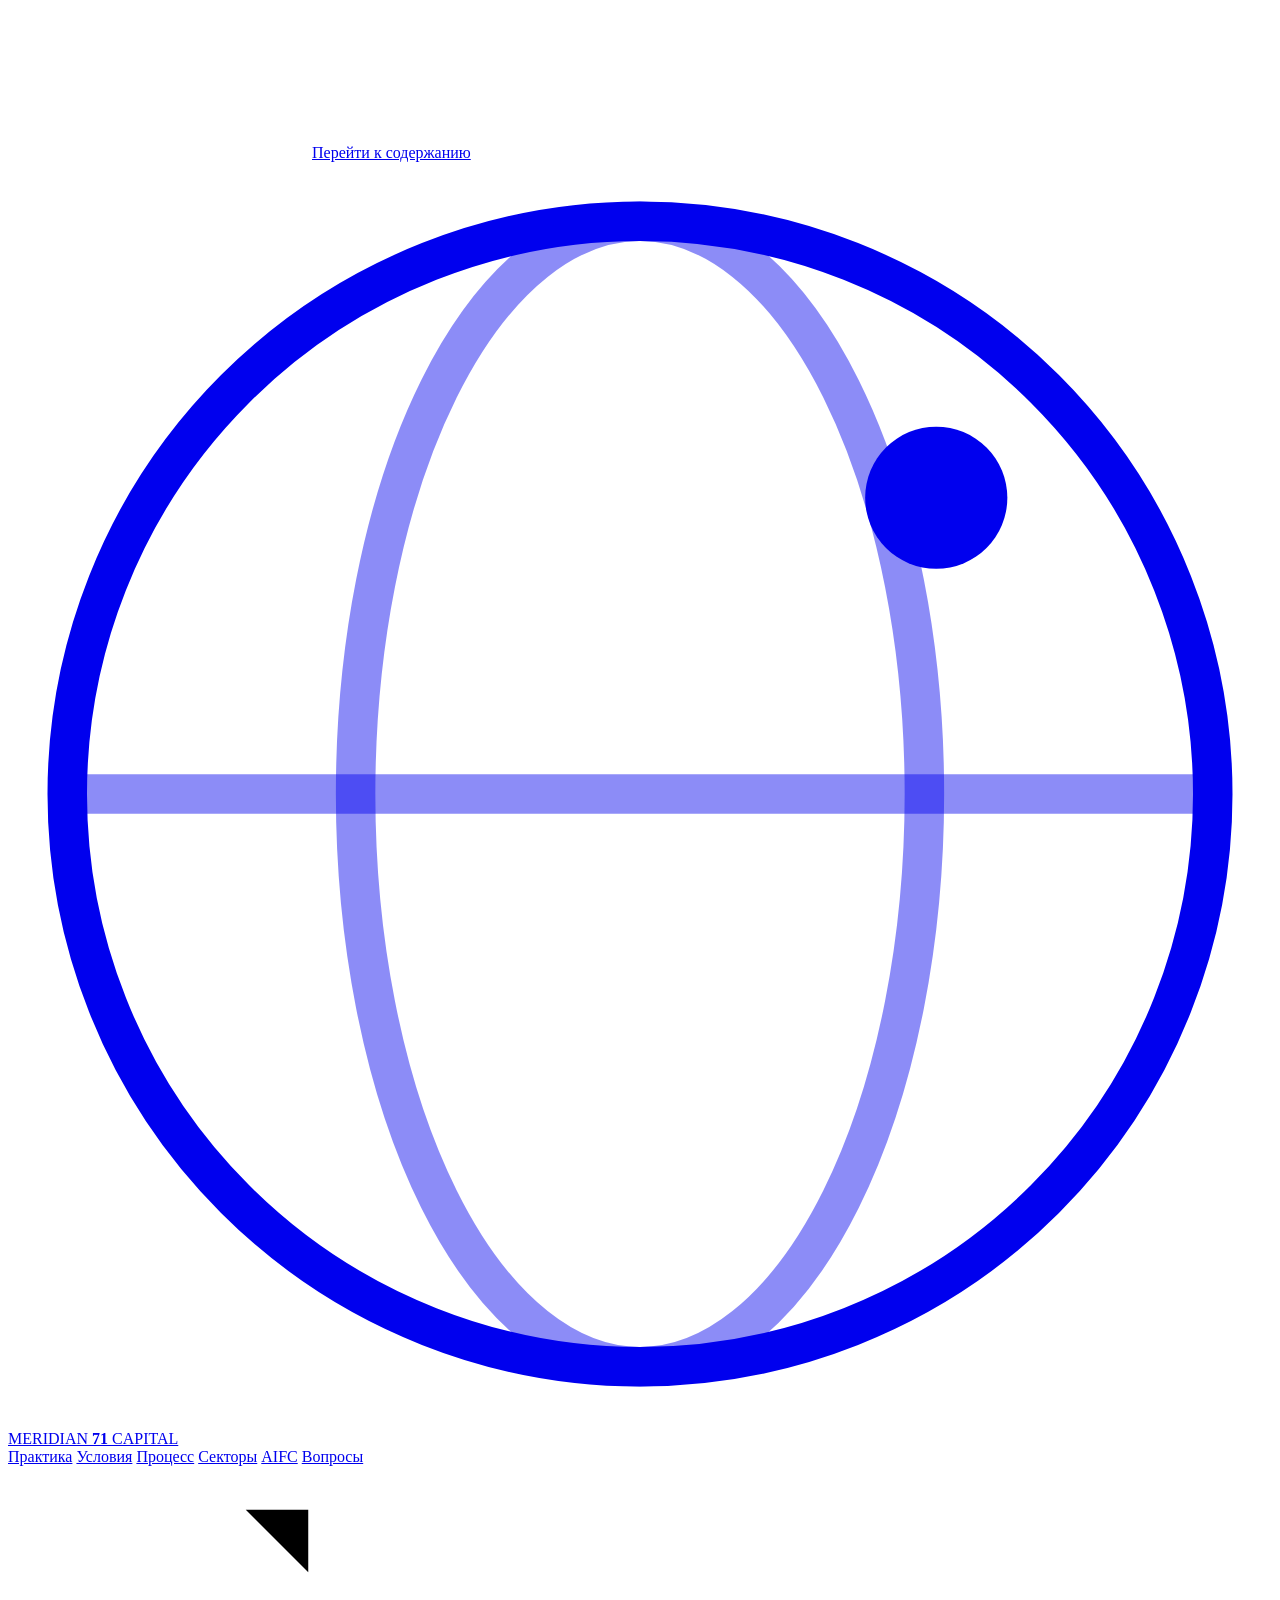
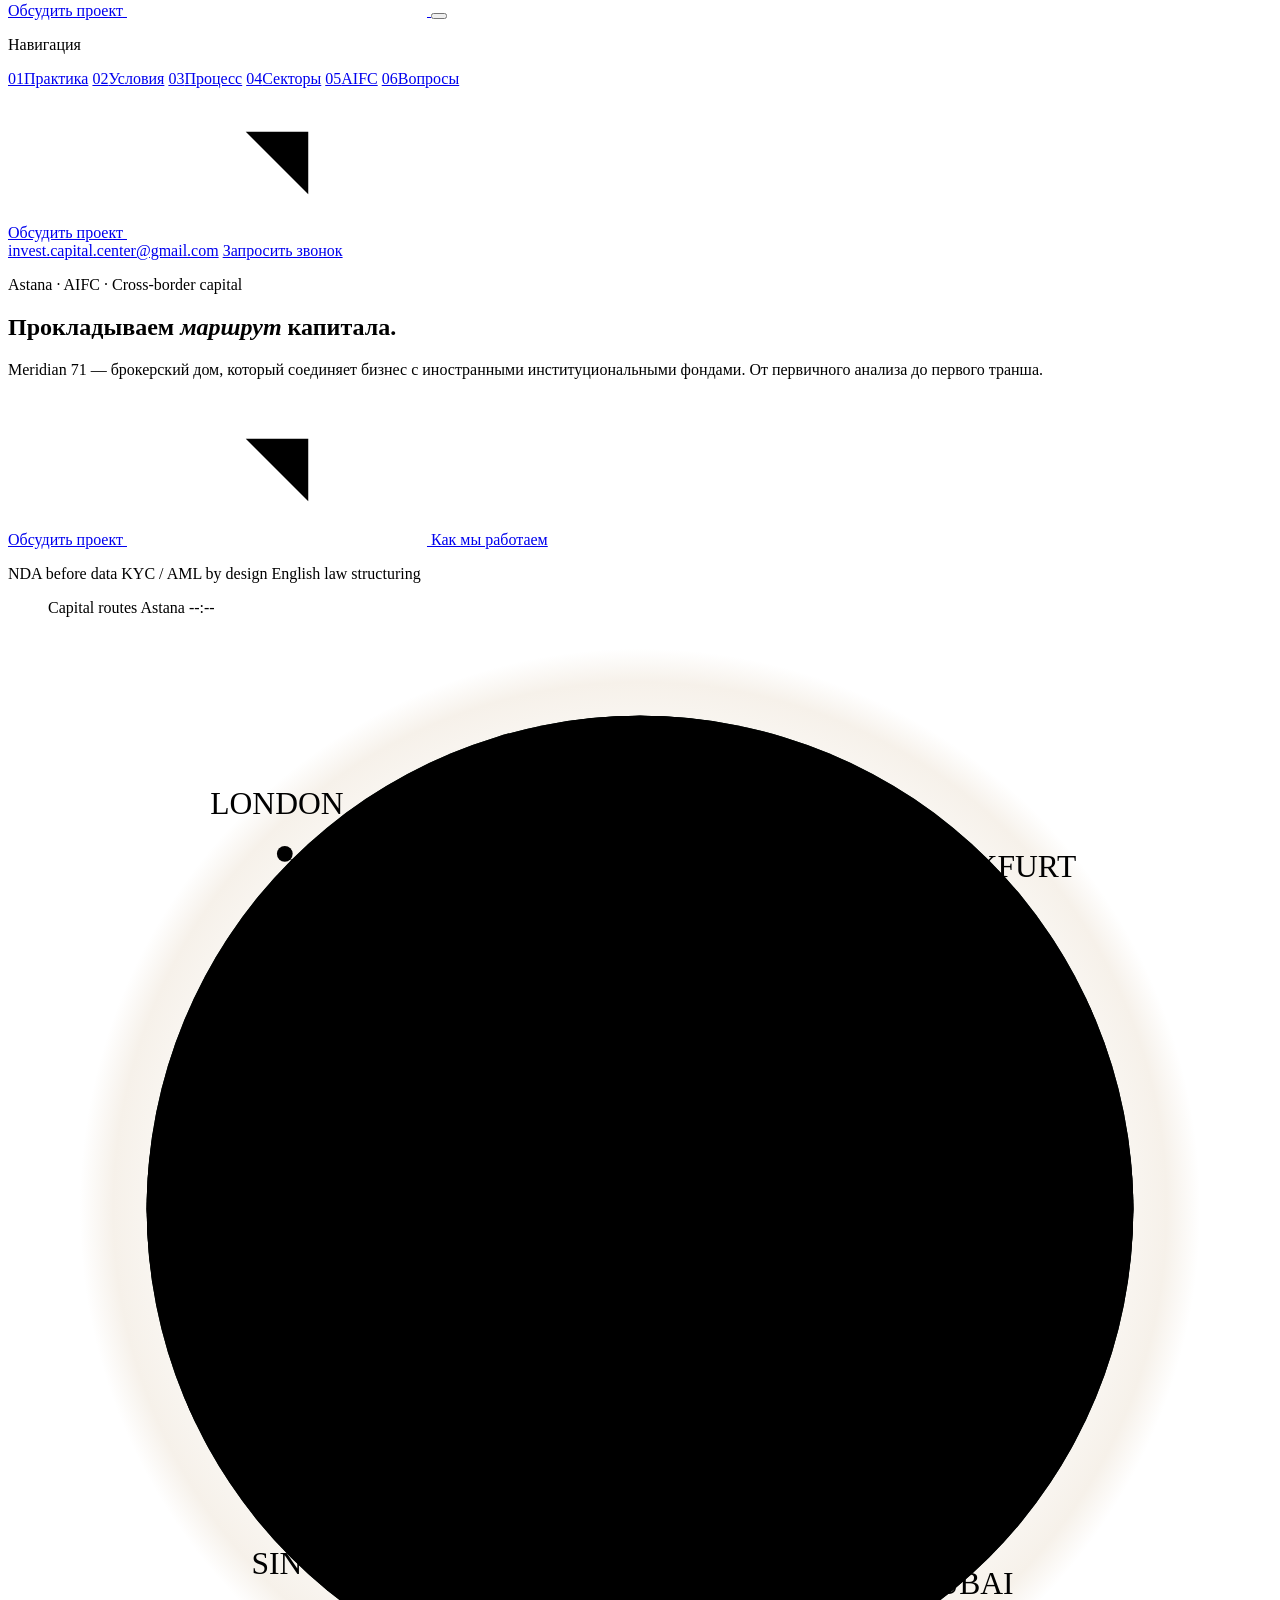
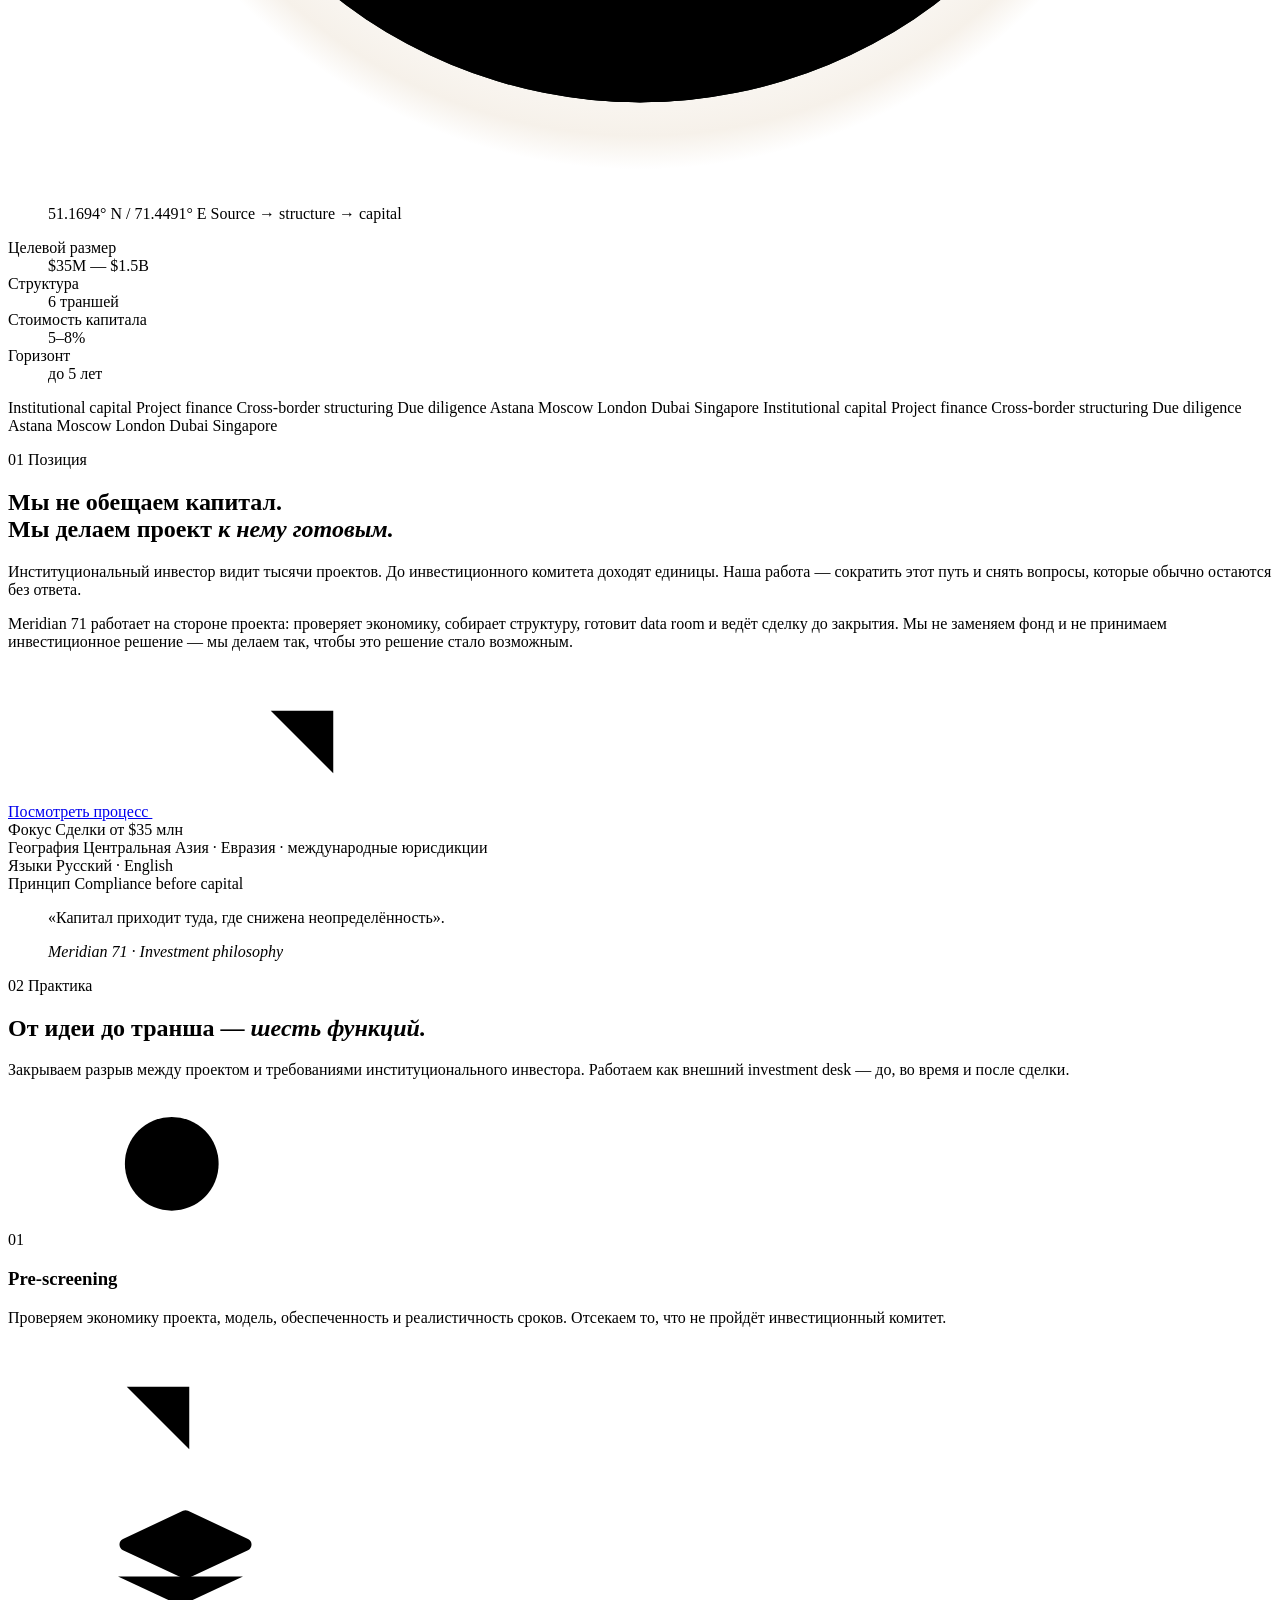
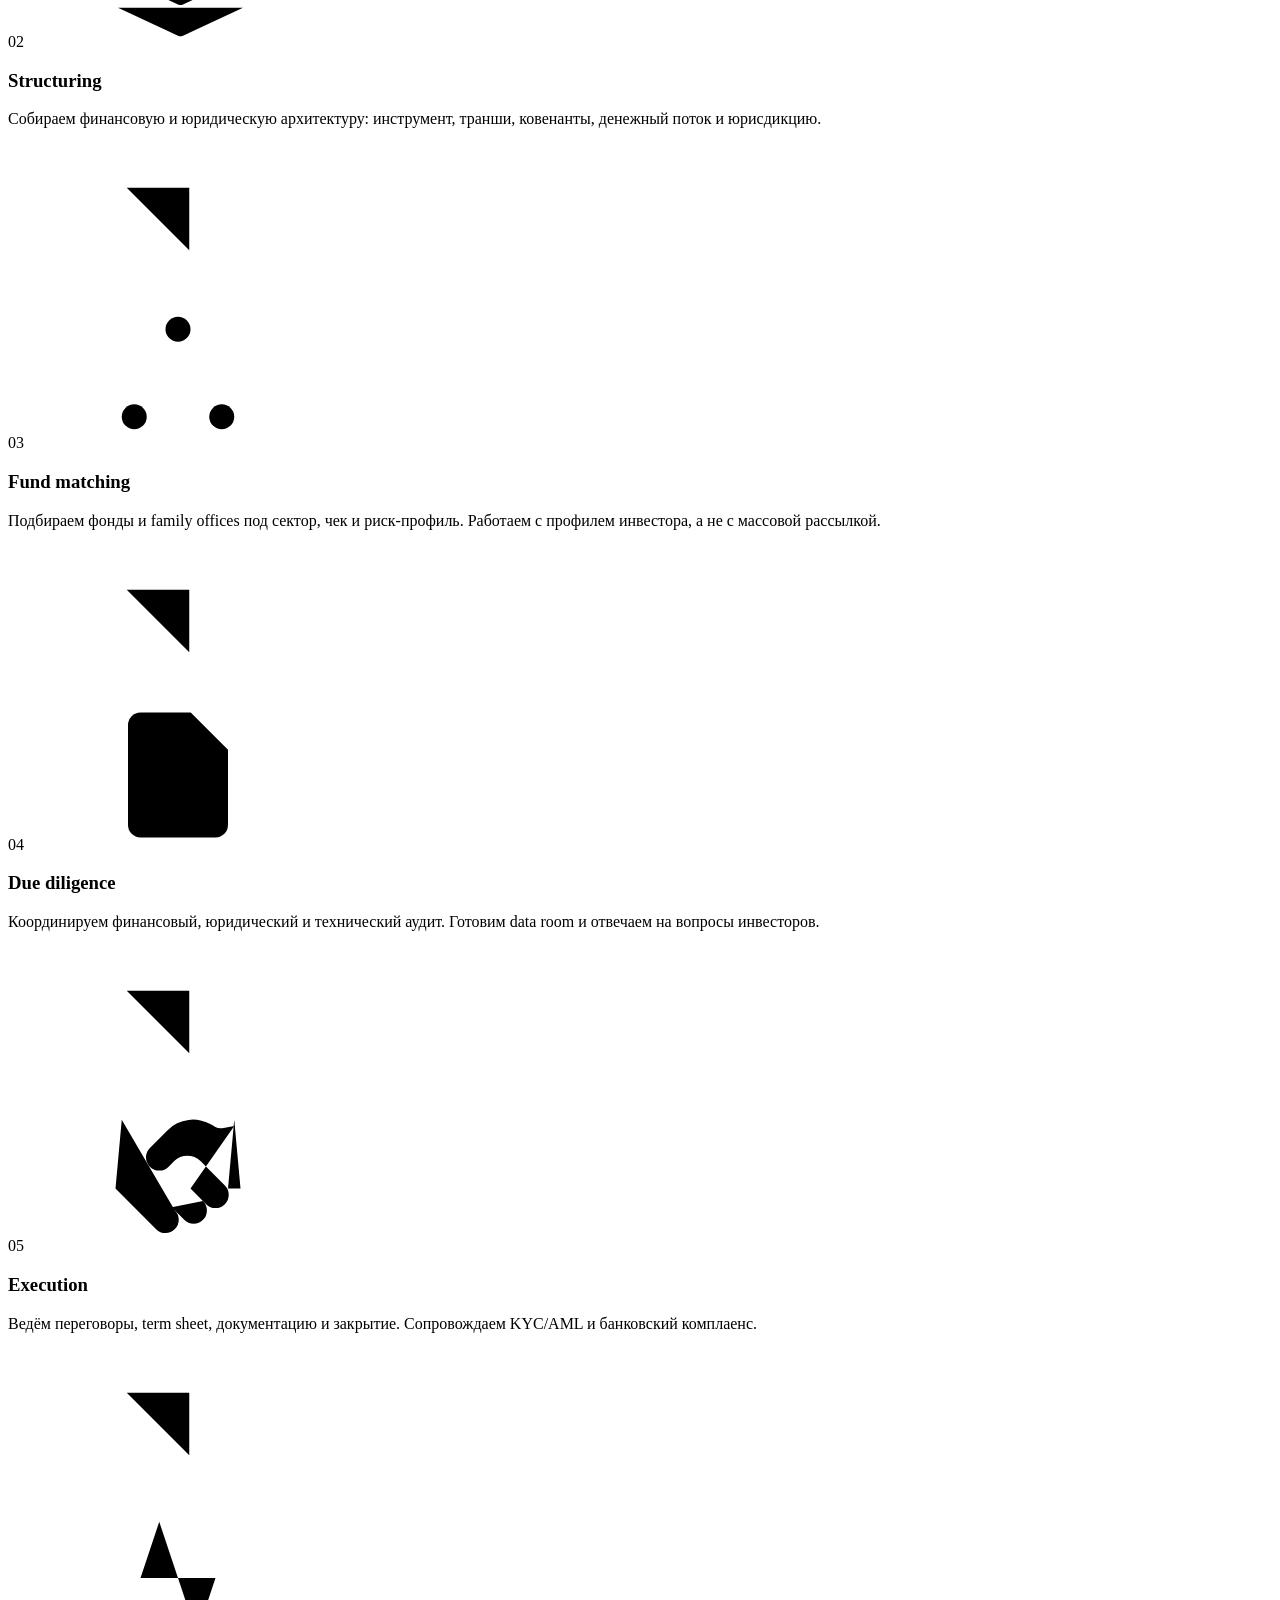
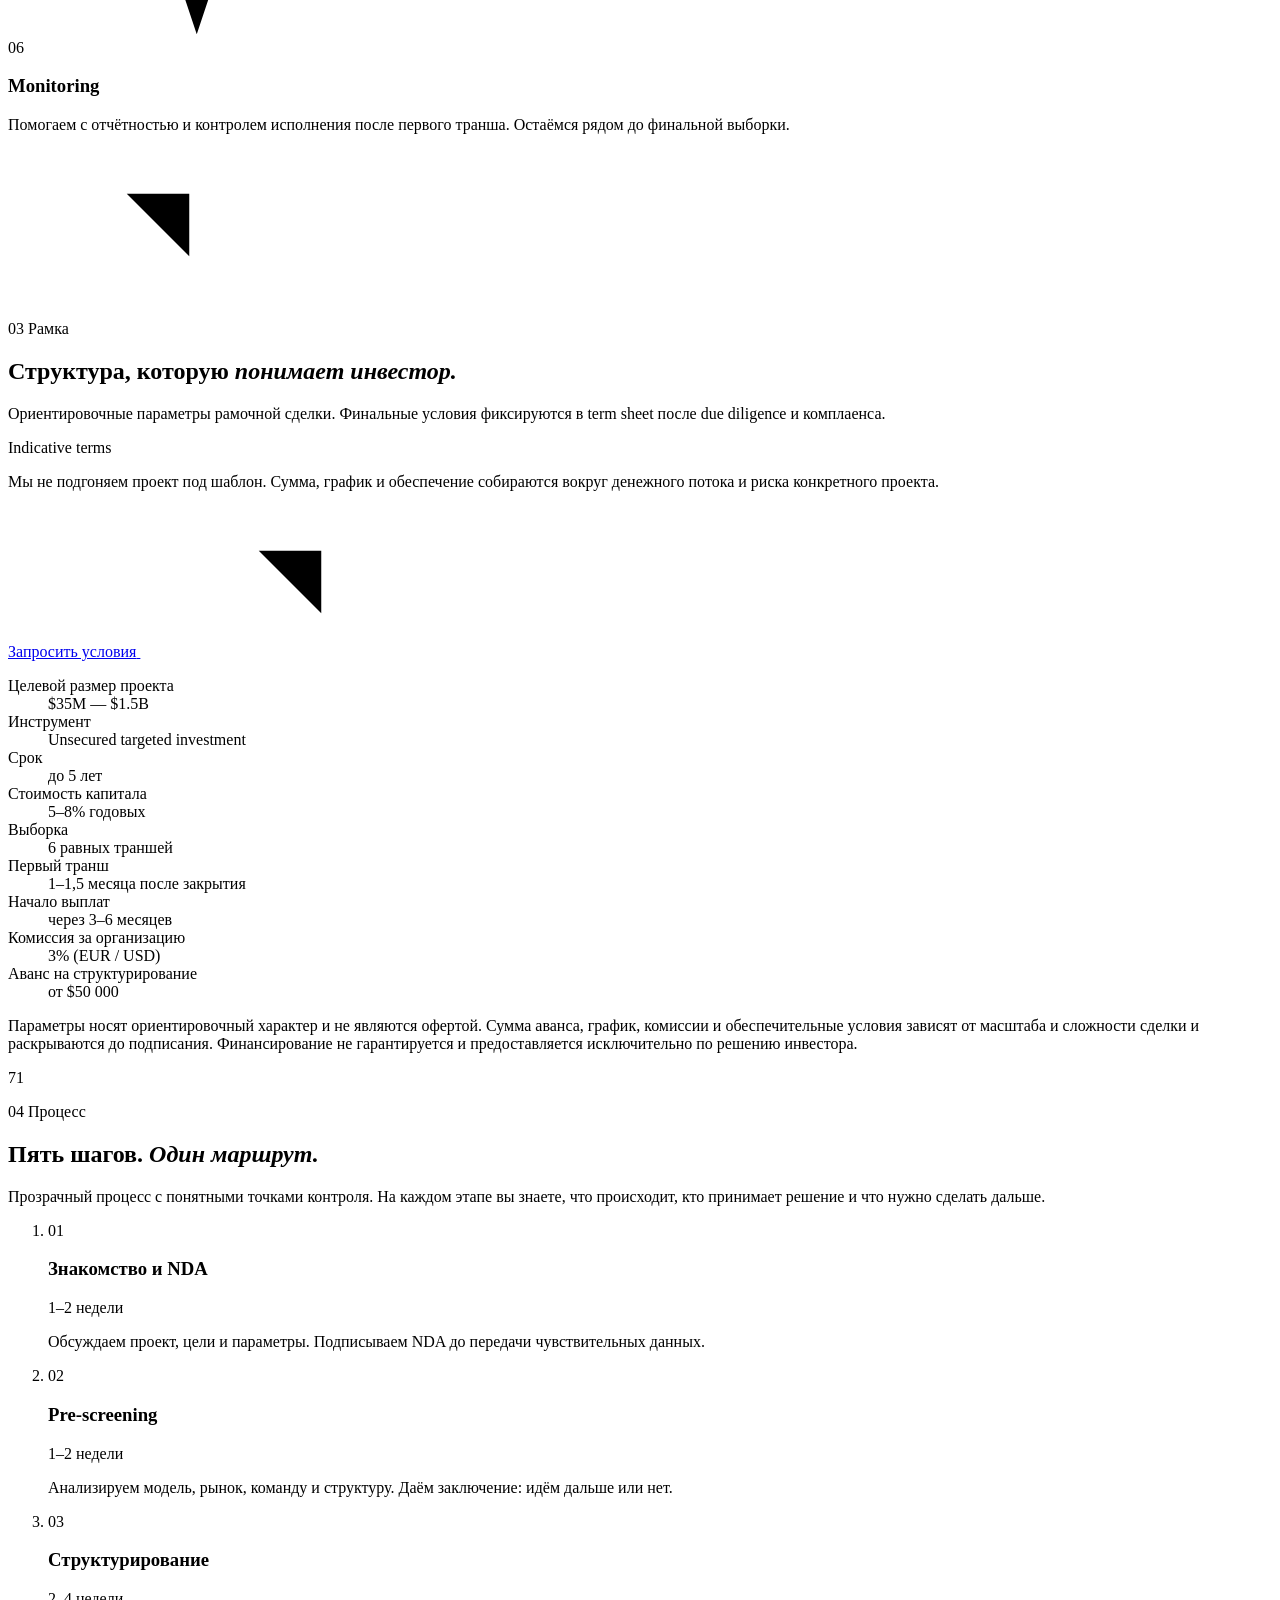
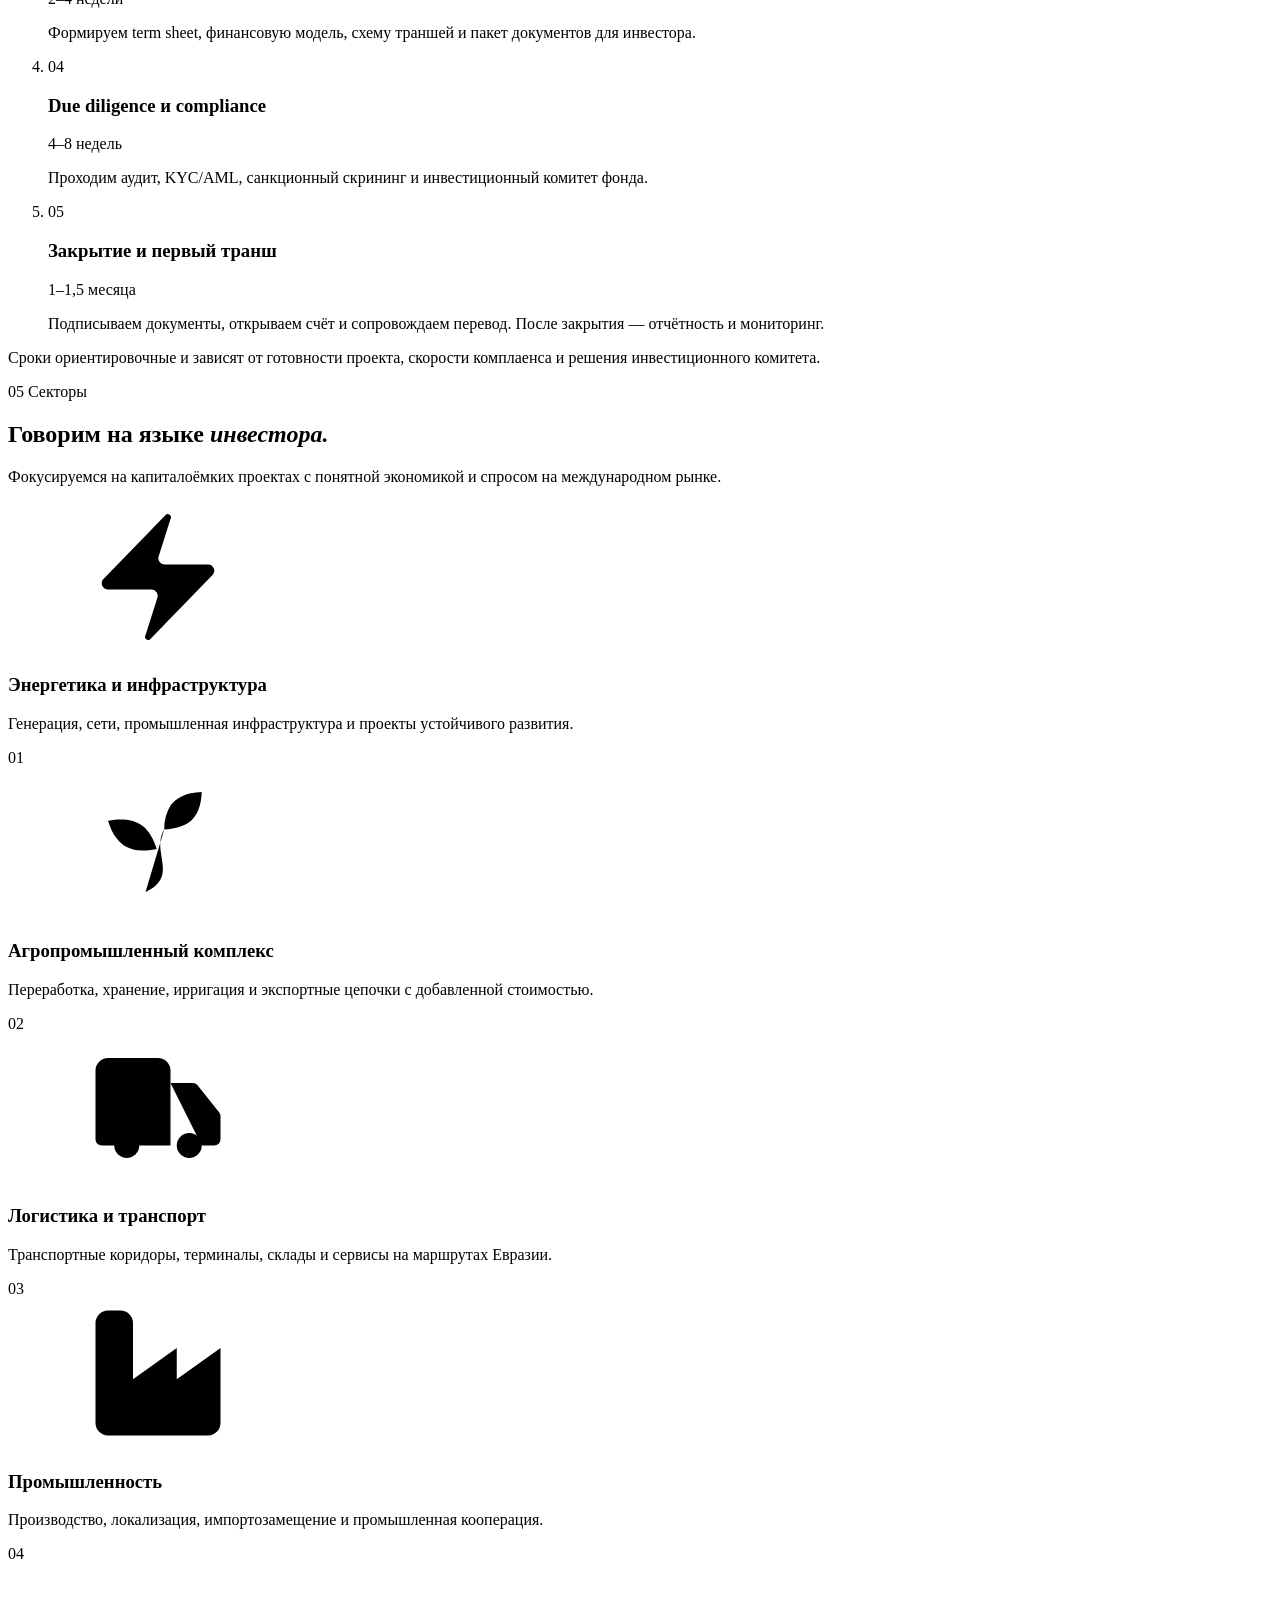
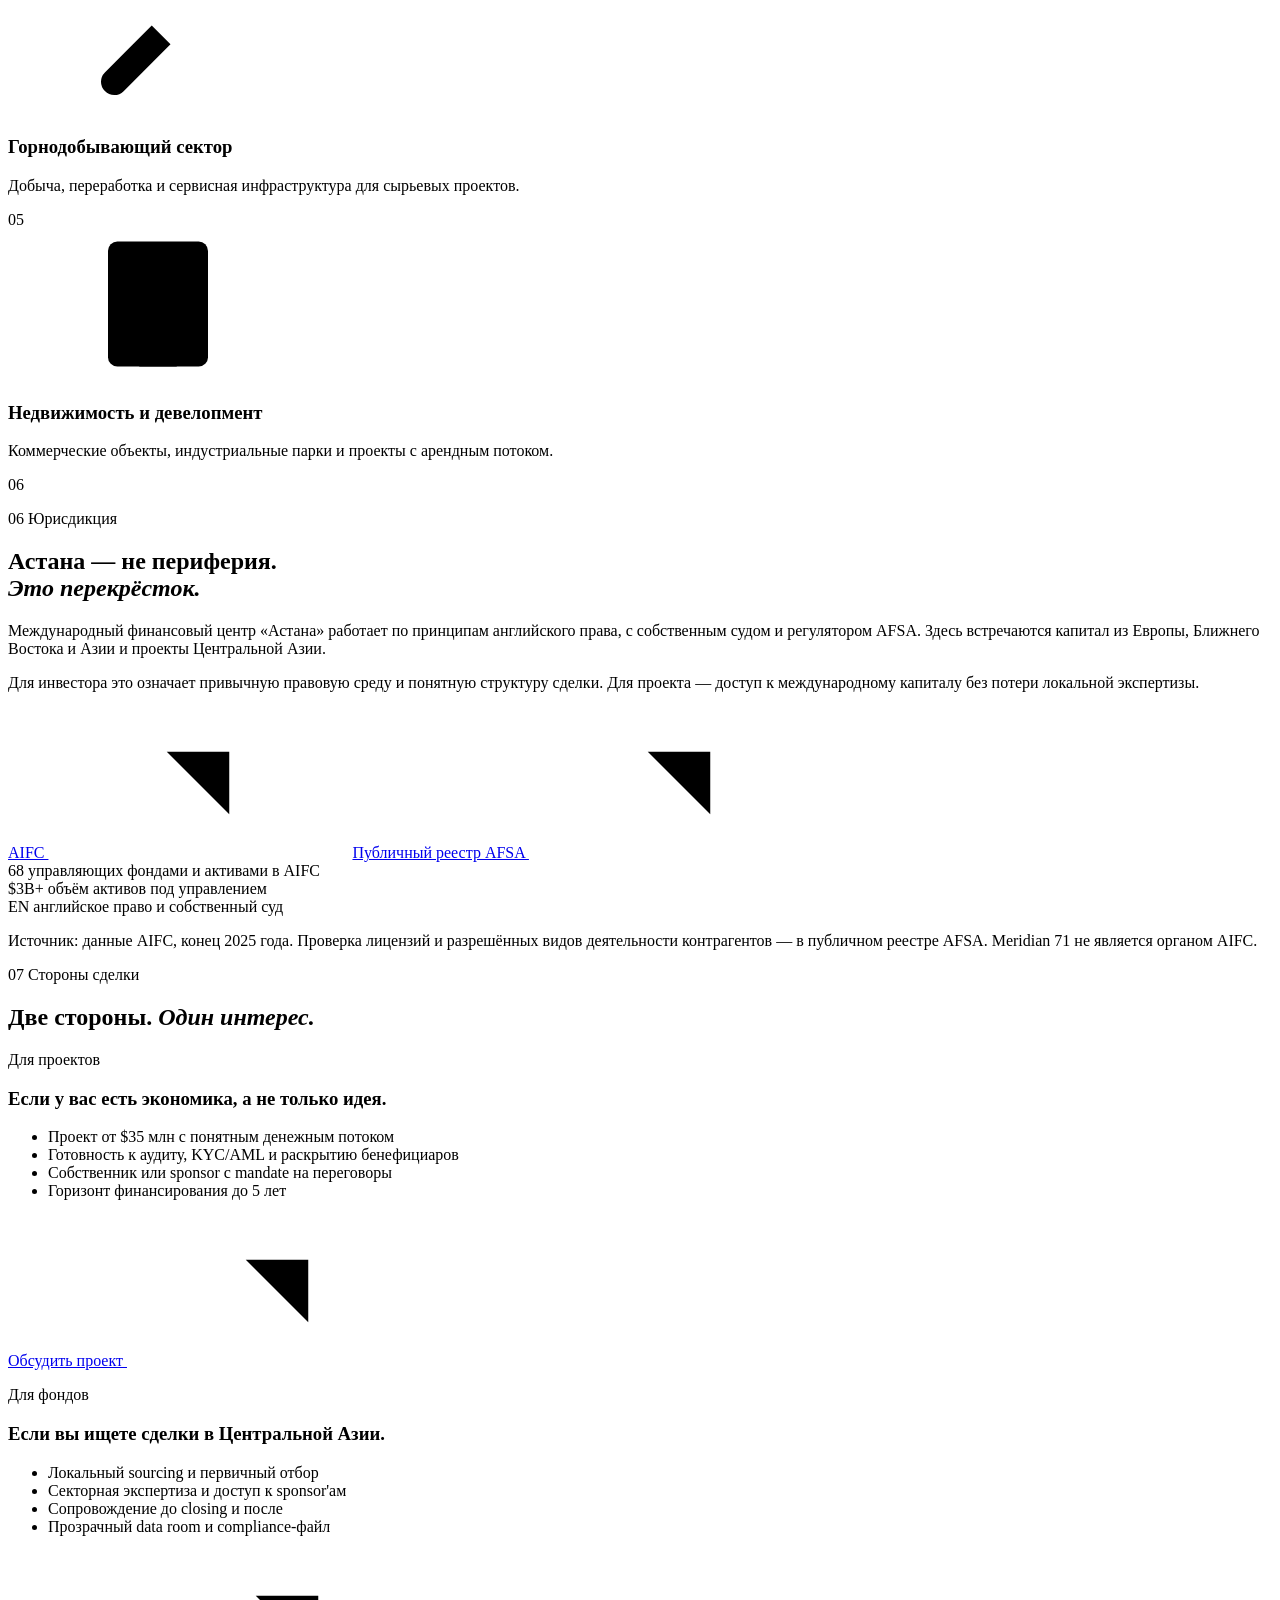
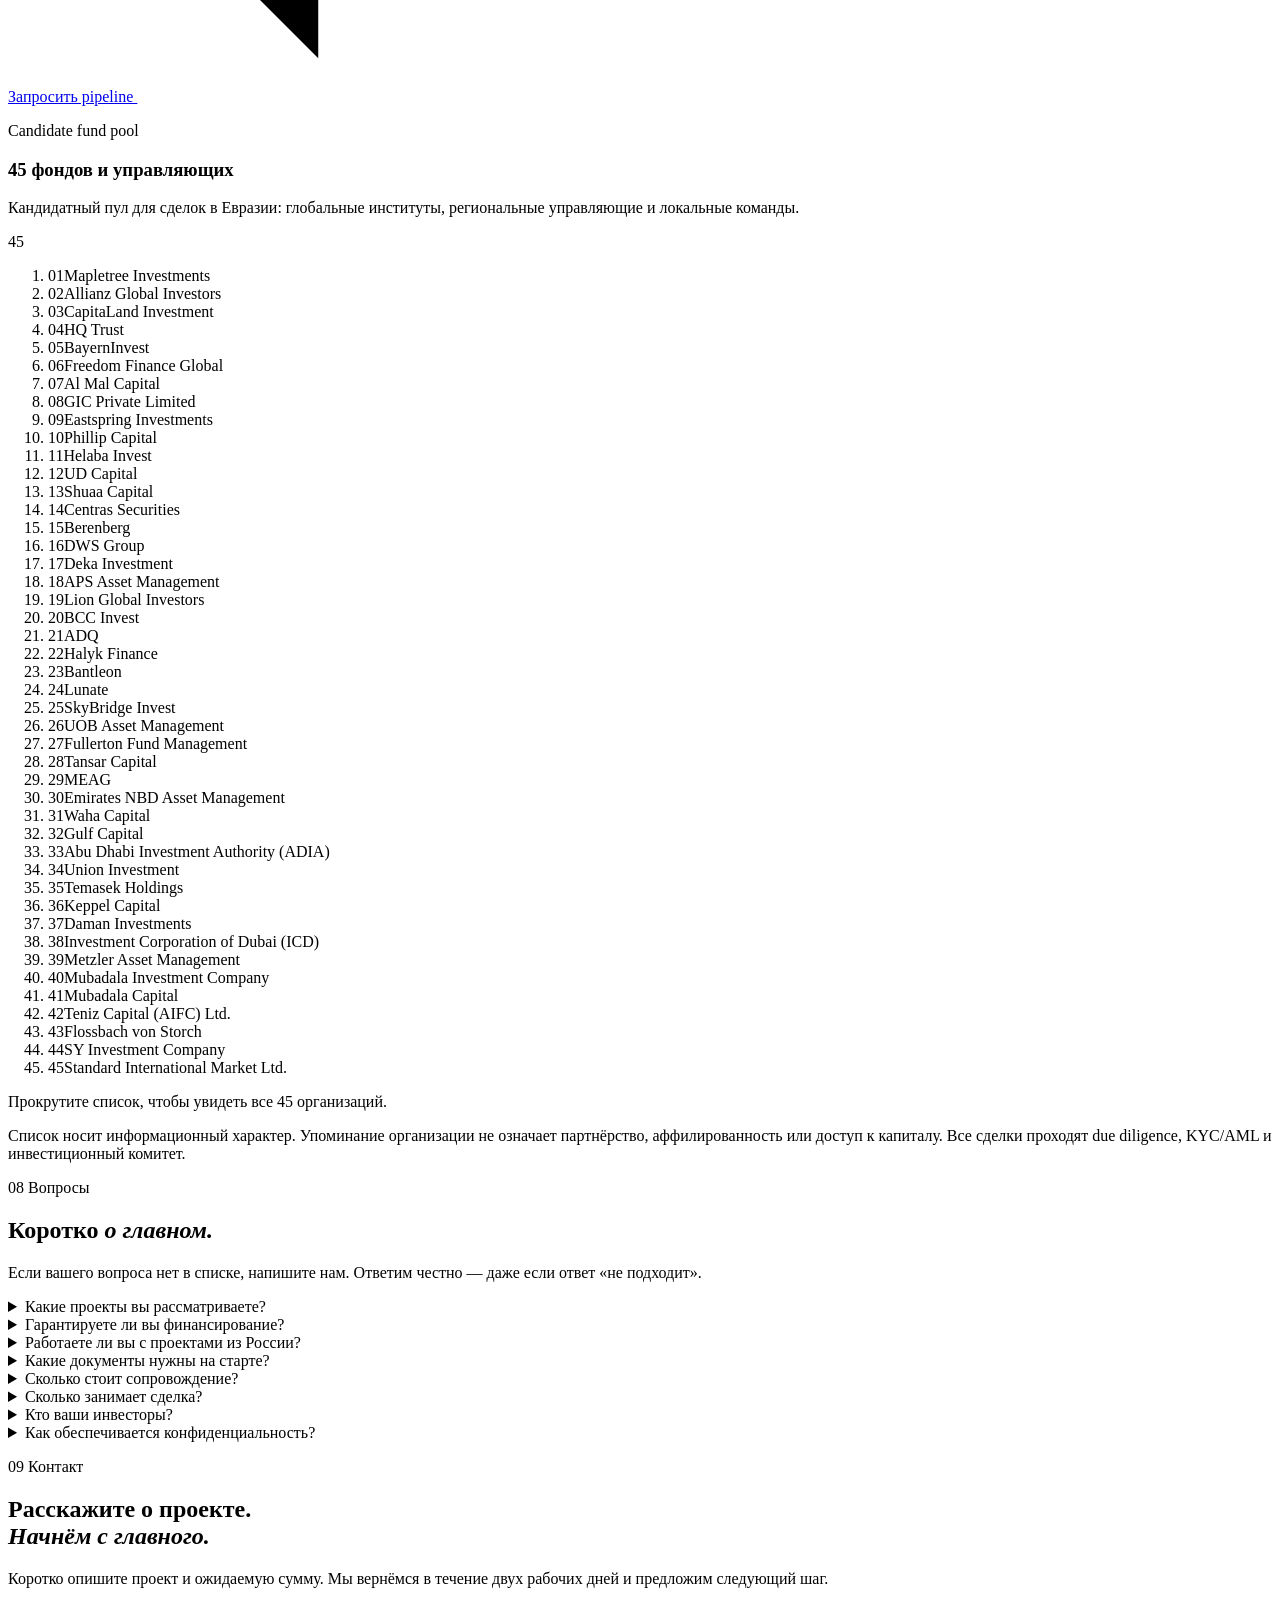
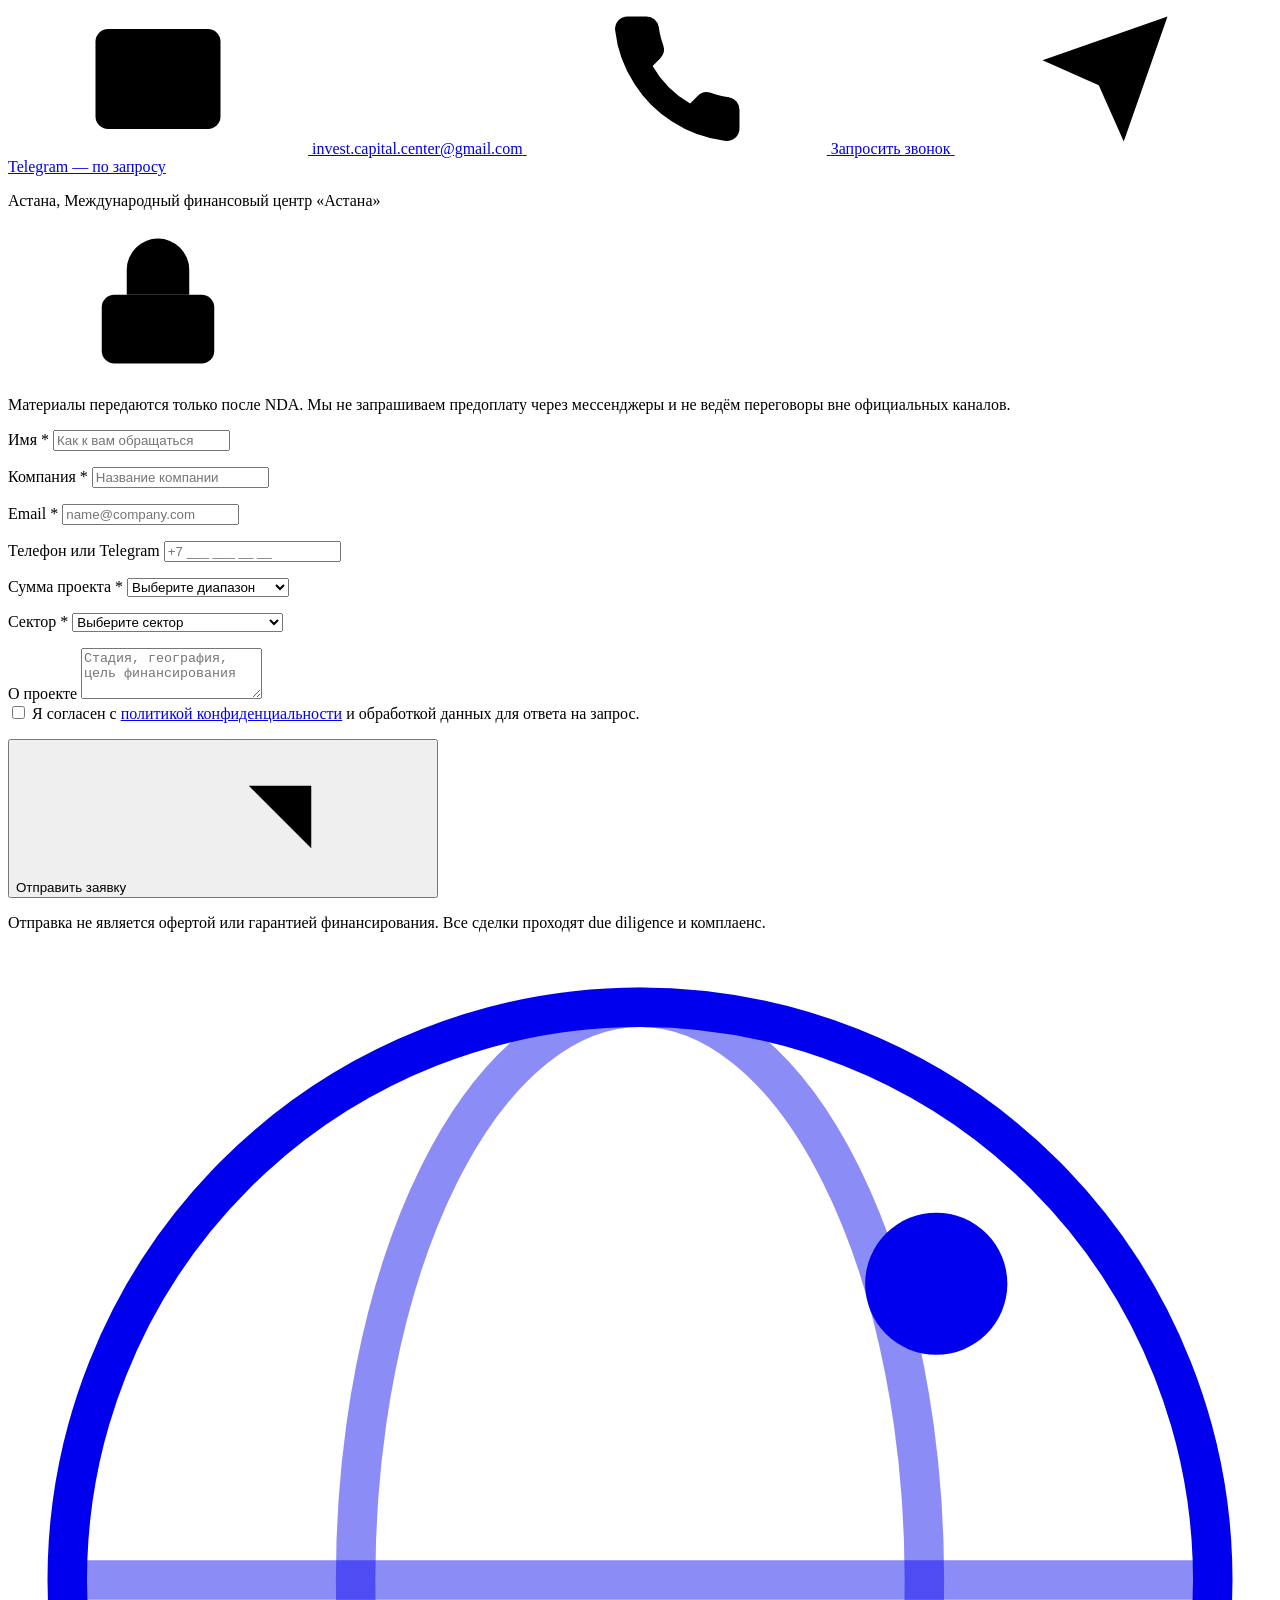
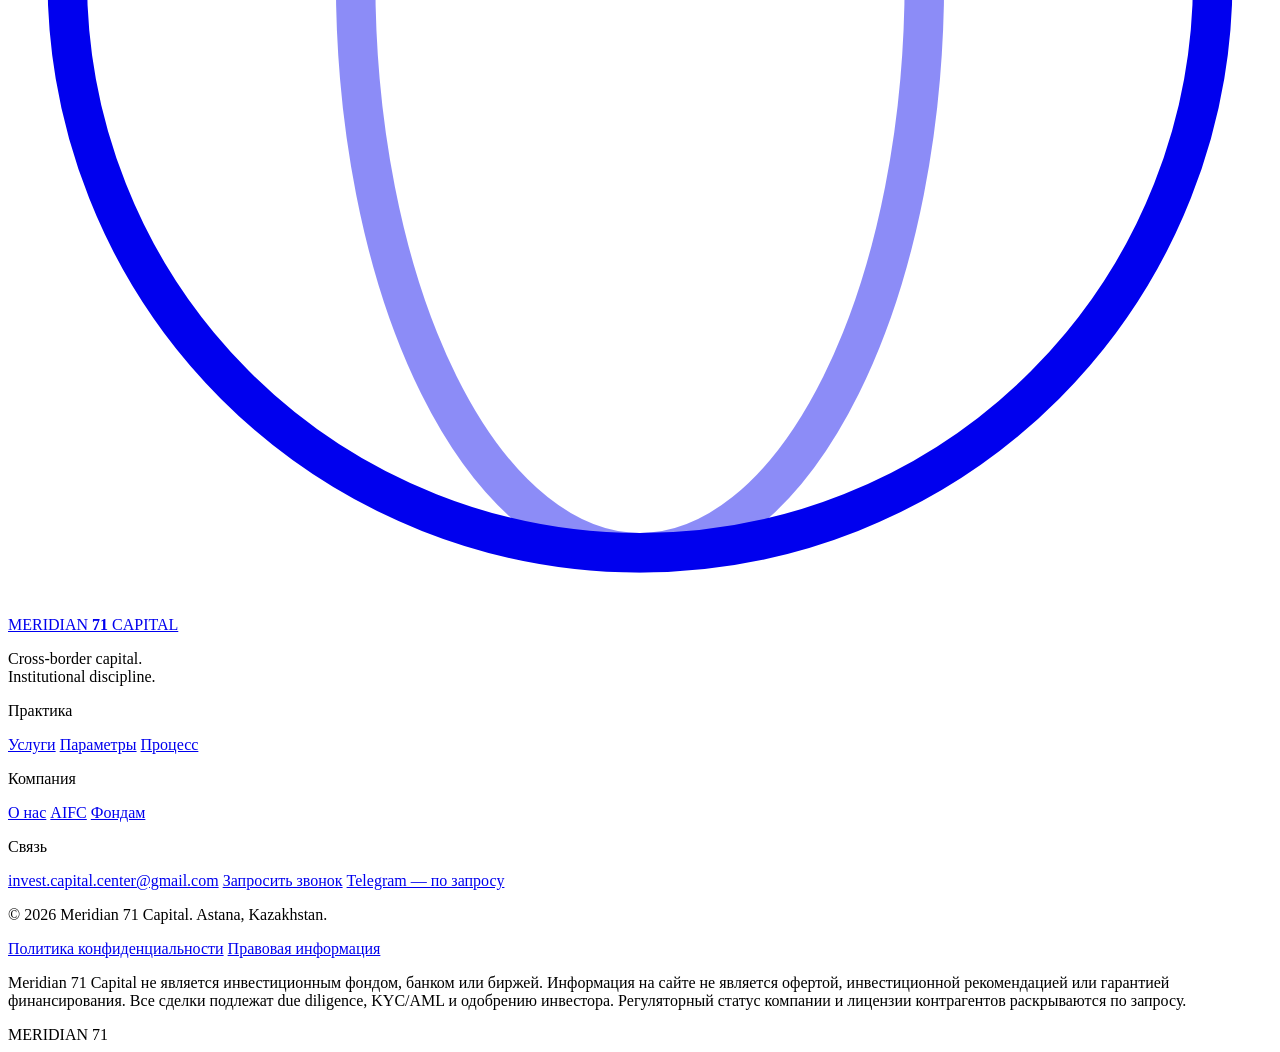
==== index.html @ 291ea520 "Add files via upload" ====
<!doctype html>
<html lang="ru">
<head>
  <meta charset="utf-8">
  <meta name="viewport" content="width=device-width, initial-scale=1">
  <title>Meridian 71 — капитал для проектов от $35 млн | Astana</title>
  <meta name="description" content="Meridian 71 — брокерский дом в Астане. Помогаем бизнесу привлекать финансирование от иностранных институциональных фондов: от первичного анализа до первого транша.">
  <meta name="theme-color" content="#0e1f19">
  <meta property="og:type" content="website">
  <meta property="og:locale" content="ru_RU">
  <meta property="og:site_name" content="Meridian 71">
  <meta property="og:title" content="Meridian 71 — маршрут капитала">
  <meta property="og:description" content="Соединяем проекты в Евразии с иностранными институциональными фондами. Целевой размер сделки — от $35 млн до $1,5 млрд.">
  <meta property="og:url" content="https://meridian71.kz/">
  <meta property="og:image" content="https://meridian71.kz/assets/og-image.png">
  <meta property="og:image:width" content="1200">
  <meta property="og:image:height" content="630">
  <meta property="og:image:alt" content="Meridian 71 — маршрут капитала">
  <meta name="twitter:card" content="summary_large_image">
  <link rel="icon" href="assets/favicon.svg" type="image/svg+xml">
  <link rel="preload" href="assets/fonts.css" as="style">
  <link rel="stylesheet" href="assets/fonts.css">
  <link rel="stylesheet" href="assets/styles.css">
  <script>document.documentElement.classList.add('js');</script>
</head>
<body id="top">
  <svg class="svg-sprite" xmlns="http://www.w3.org/2000/svg" aria-hidden="true">
    <symbol id="icon-arrow" viewBox="0 0 24 24"><path d="M7 17 17 7"/><path d="M7 7h10v10"/></symbol>
    <symbol id="icon-search" viewBox="0 0 24 24"><circle cx="11" cy="11" r="7.5"/><path d="m20.5 20.5-4.2-4.2"/></symbol>
    <symbol id="icon-layers" viewBox="0 0 24 24"><path d="m12.8 2.2-9.6 4.5a1 1 0 0 0 0 1.8l9.6 4.5a1 1 0 0 0 .8 0l9.6-4.5a1 1 0 0 0 0-1.8l-9.6-4.5a1 1 0 0 0-.8 0Z"/><path d="m22.4 12.7-9.6 4.5a1 1 0 0 1-.8 0l-9.6-4.5"/><path d="m22.4 17.7-9.6 4.5a1 1 0 0 1-.8 0l-9.6-4.5"/></symbol>
    <symbol id="icon-network" viewBox="0 0 24 24"><circle cx="12" cy="5" r="2"/><circle cx="5" cy="19" r="2"/><circle cx="19" cy="19" r="2"/><path d="M12 7v4"/><path d="m7.5 17.5 2.5-3.5"/><path d="m16.5 17.5-2.5-3.5"/></symbol>
    <symbol id="icon-file" viewBox="0 0 24 24"><path d="M14 2H6a2 2 0 0 0-2 2v16a2 2 0 0 0 2 2h12a2 2 0 0 0 2-2V8Z"/><path d="M14 2v6h6"/><path d="m9 15 2 2 4-4"/></symbol>
    <symbol id="icon-handshake" viewBox="0 0 24 24"><path d="m11 17 2 2a1 1 0 1 0 3-3"/><path d="m14 14 2.5 2.5a1 1 0 1 0 3-3l-3.9-3.9a3 3 0 0 0-4.2 0l-.9.9a1 1 0 1 1-3-3l2.8-2.8a5.8 5.8 0 0 1 7.1-.9l.5.3a2 2 0 0 0 1.4.2L21 4"/><path d="m21 3 1 11h-2"/><path d="M3 3 2 14l6.5 6.5a1 1 0 1 0 3-3"/><path d="M3 4h8"/></symbol>
    <symbol id="icon-activity" viewBox="0 0 24 24"><path d="M22 12h-4l-3 9L9 3l-3 9H2"/></symbol>
    <symbol id="icon-zap" viewBox="0 0 24 24"><path d="M4 14a1 1 0 0 1-.8-1.6l9.9-10.2a.5.5 0 0 1 .9.5l-1.9 6a1 1 0 0 0 .9 1.3h7a1 1 0 0 1 .8 1.6l-9.9 10.2a.5.5 0 0 1-.9-.5l1.9-6a1 1 0 0 0-.9-1.3Z"/></symbol>
    <symbol id="icon-sprout" viewBox="0 0 24 24"><path d="M7 20h10"/><path d="M10 20c5.5-2.5.8-6.4 3-10"/><path d="M9.5 9.4c1.1.8 1.8 2.2 2.3 3.7-2 .4-3.5.4-4.8-.3-1.2-.6-2.3-1.9-3-4.2 2.8-.5 4.4 0 5.5.8Z"/><path d="M14.1 6a7 7 0 0 0-1.1 4c1.9-.1 3.3-.6 4.3-1.4 1-1 1.6-2.3 1.7-4.6-2.7.1-4 1-4.9 2Z"/></symbol>
    <symbol id="icon-truck" viewBox="0 0 24 24"><path d="M14 18V6a2 2 0 0 0-2-2H4a2 2 0 0 0-2 2v11a1 1 0 0 0 1 1h2"/><path d="M15 18H9"/><path d="M19 18h2a1 1 0 0 0 1-1v-3.7a1 1 0 0 0-.2-.6l-3.5-4.4A1 1 0 0 0 17.5 8H14"/><circle cx="17" cy="18" r="2"/><circle cx="7" cy="18" r="2"/></symbol>
    <symbol id="icon-factory" viewBox="0 0 24 24"><path d="M2 20a2 2 0 0 0 2 2h16a2 2 0 0 0 2-2V8l-7 5V8l-7 5V4a2 2 0 0 0-2-2H4a2 2 0 0 0-2 2Z"/><path d="M17 18h1"/><path d="M12 18h1"/><path d="M7 18h1"/></symbol>
    <symbol id="icon-pickaxe" viewBox="0 0 24 24"><path d="m14 13-7.5 7.5a2.1 2.1 0 0 1-3-3L11 10"/><path d="m16 16 6-6"/><path d="m8 8 6-6"/><path d="m9 7 8 8"/><path d="m21 11-8-8"/></symbol>
    <symbol id="icon-building" viewBox="0 0 24 24"><rect width="16" height="20" x="4" y="2" rx="1.5"/><path d="M9 22v-4h6v4"/><path d="M8 6h.01"/><path d="M16 6h.01"/><path d="M12 6h.01"/><path d="M12 10h.01"/><path d="M12 14h.01"/><path d="M16 10h.01"/><path d="M16 14h.01"/><path d="M8 10h.01"/><path d="M8 14h.01"/></symbol>
    <symbol id="icon-globe" viewBox="0 0 24 24"><circle cx="12" cy="12" r="9.5"/><path d="M12 2.5a14.5 14.5 0 0 0 0 19 14.5 14.5 0 0 0 0-19"/><path d="M2.5 12h19"/></symbol>
    <symbol id="icon-mail" viewBox="0 0 24 24"><rect width="20" height="16" x="2" y="4" rx="2"/><path d="m22 7-8.9 5.7a2 2 0 0 1-2.1 0L2 7"/></symbol>
    <symbol id="icon-phone" viewBox="0 0 24 24"><path d="M22 16.9v3a2 2 0 0 1-2.2 2 19.8 19.8 0 0 1-8.6-3.1 19.5 19.5 0 0 1-6-6A19.8 19.8 0 0 1 2.1 4.2 2 2 0 0 1 4.1 2h3a2 2 0 0 1 2 1.7c.1 1 .4 2 .7 2.9a2 2 0 0 1-.5 2.1L8.1 9.9a16 16 0 0 0 6 6l1.2-1.2a2 2 0 0 1 2.1-.5c.9.3 1.9.6 2.9.7a2 2 0 0 1 1.7 2Z"/></symbol>
    <symbol id="icon-send" viewBox="0 0 24 24"><path d="m22 2-7 20-4-9-9-4Z"/><path d="M22 2 11 13"/></symbol>
    <symbol id="icon-check" viewBox="0 0 24 24"><path d="M20 6 9 17l-5-5"/></symbol>
    <symbol id="icon-lock" viewBox="0 0 24 24"><rect width="18" height="11" x="3" y="11" rx="2"/><path d="M7 11V7a5 5 0 0 1 10 0v4"/></symbol>
  </svg>

  <a class="skip-link" href="#main">Перейти к содержанию</a>

  <header class="site-header" id="site-header">
    <div class="container header-inner">
      <a class="brand" href="#top" aria-label="Meridian 71 — на главную">
        <svg class="brand-mark" viewBox="0 0 32 32" aria-hidden="true">
          <circle cx="16" cy="16" r="14.5" fill="none" stroke="currentColor" stroke-width="1"/>
          <ellipse cx="16" cy="16" rx="7.2" ry="14.5" fill="none" stroke="currentColor" stroke-width="1" opacity=".45"/>
          <path d="M1.5 16h29" fill="none" stroke="currentColor" stroke-width="1" opacity=".45"/>
          <circle cx="23.5" cy="8.5" r="1.8" fill="currentColor"/>
        </svg>
        <span class="brand-text">
          <span class="brand-name">MERIDIAN <b>71</b></span>
          <span class="brand-sub">CAPITAL</span>
        </span>
      </a>

      <nav class="site-nav" aria-label="Основная навигация">
        <a href="#practice">Практика</a>
        <a href="#terms">Условия</a>
        <a href="#process">Процесс</a>
        <a href="#sectors">Секторы</a>
        <a href="#jurisdiction">AIFC</a>
        <a href="#faq">Вопросы</a>
      </nav>

      <a class="btn btn-small header-cta" href="#contact">
        <span>Обсудить проект</span>
        <svg class="icon" aria-hidden="true"><use href="#icon-arrow"></use></svg>
      </a>

      <button class="menu-toggle" type="button" aria-label="Открыть меню" aria-expanded="false" aria-controls="mobile-menu">
        <span></span><span></span>
      </button>
    </div>
  </header>

  <div class="mobile-menu" id="mobile-menu" aria-hidden="true">
    <div class="mobile-menu-inner">
      <p class="mobile-menu-label">Навигация</p>
      <nav class="mobile-nav" aria-label="Мобильная навигация">
        <a href="#practice"><span>01</span>Практика</a>
        <a href="#terms"><span>02</span>Условия</a>
        <a href="#process"><span>03</span>Процесс</a>
        <a href="#sectors"><span>04</span>Секторы</a>
        <a href="#jurisdiction"><span>05</span>AIFC</a>
        <a href="#faq"><span>06</span>Вопросы</a>
      </nav>
      <div class="mobile-menu-footer">
        <a class="btn btn-brass" href="#contact">
          <span>Обсудить проект</span>
          <svg class="icon" aria-hidden="true"><use href="#icon-arrow"></use></svg>
        </a>
        <div class="mobile-contact">
          <a href="mailto:invest.capital.center@gmail.com">invest.capital.center@gmail.com</a>
          <a href="mailto:invest.capital.center@gmail.com?subject=Запрос%20звонка">Запросить звонок</a>
        </div>
      </div>
    </div>
  </div>

  <main id="main">
    <section class="hero" aria-labelledby="hero-title">
      <div class="hero-grid-bg" aria-hidden="true"></div>
      <div class="container hero-grid">
        <div class="hero-copy">
          <p class="eyebrow eyebrow-light reveal">Astana · AIFC · Cross-border capital</p>
          <h1 class="hero-title reveal" id="hero-title" style="--d:.08s">Прокладываем <em>маршрут</em> капитала.</h1>
          <p class="hero-lede reveal" style="--d:.16s">Meridian 71 — брокерский дом, который соединяет бизнес с иностранными институциональными фондами. От первичного анализа до первого транша.</p>
          <div class="hero-actions reveal" style="--d:.24s">
            <a class="btn btn-brass" href="#contact">
              <span>Обсудить проект</span>
              <svg class="icon" aria-hidden="true"><use href="#icon-arrow"></use></svg>
            </a>
            <a class="btn btn-ghost-light" href="#process">
              <span>Как мы работаем</span>
            </a>
          </div>
          <p class="hero-meta reveal" style="--d:.32s">
            <span>NDA before data</span>
            <span>KYC / AML by design</span>
            <span>English law structuring</span>
          </p>
        </div>

        <figure class="route-card reveal" style="--d:.2s" data-route-card aria-label="Интерактивный глобус маршрутов капитала: Астана, Москва, Лондон, Франкфурт, Дубай и Сингапур">
          <div class="route-meta">
            <span>Capital routes</span>
            <span class="route-time">Astana <time data-astana-time>--:--</time></span>
          </div>
          <div class="route-canvas" data-globe-canvas>
            <svg class="route-svg" viewBox="0 0 600 600" role="img" aria-hidden="true" data-globe>
              <defs>
                <radialGradient id="globe-fill" cx="36%" cy="30%" r="78%">
                  <stop offset="0" stop-color="#1d342b"/>
                  <stop offset=".62" stop-color="#11241d"/>
                  <stop offset="1" stop-color="#08120f"/>
                </radialGradient>
                <radialGradient id="globe-glow" cx="50%" cy="50%" r="50%">
                  <stop offset=".72" stop-color="#b58a4f" stop-opacity="0"/>
                  <stop offset=".94" stop-color="#b58a4f" stop-opacity=".12"/>
                  <stop offset="1" stop-color="#b58a4f" stop-opacity="0"/>
                </radialGradient>
              </defs>
              <circle class="globe-aura" cx="300" cy="300" r="284" fill="url(#globe-glow)"/>
              <circle class="globe-sphere" cx="300" cy="300" r="250" fill="url(#globe-fill)"/>
              <g class="route-fallback" data-globe-fallback>
                <g class="route-globe">
                  <circle cx="300" cy="300" r="250"/>
                  <circle cx="300" cy="300" r="190"/>
                  <circle cx="300" cy="300" r="130"/>
                  <ellipse cx="300" cy="300" rx="90" ry="250"/>
                  <ellipse cx="300" cy="300" rx="170" ry="250"/>
                  <ellipse cx="300" cy="300" rx="240" ry="250"/>
                  <ellipse cx="300" cy="300" rx="250" ry="90"/>
                  <ellipse cx="300" cy="300" rx="250" ry="170"/>
                  <ellipse cx="300" cy="300" rx="250" ry="240"/>
                  <ellipse cx="300" cy="300" rx="250" ry="95" transform="rotate(-24 300 300)"/>
                </g>
                <g class="route-path">
                  <path d="M300 300 C 240 230 180 170 120 120"/>
                  <path d="M300 300 C 360 240 420 190 470 150"/>
                  <path d="M300 300 C 370 360 430 420 460 470"/>
                  <path d="M300 300 C 230 360 180 420 150 460"/>
                  <path d="M300 300 C 292 240 287 180 285 120"/>
                </g>
                <g class="route-node">
                  <circle cx="120" cy="120" r="4"/>
                  <circle cx="470" cy="150" r="4"/>
                  <circle cx="460" cy="470" r="4"/>
                  <circle cx="150" cy="460" r="4"/>
                  <circle cx="285" cy="120" r="4"/>
                </g>
                <circle class="route-center-pulse" cx="300" cy="300" r="18"/>
                <circle class="route-center" cx="300" cy="300" r="5"/>
                <path class="route-cross" d="M275 300h50M300 275v50"/>
                <g class="route-labels">
                  <text x="116" y="100" text-anchor="middle">LONDON</text>
                  <text x="474" y="132" text-anchor="middle">FRANKFURT</text>
                  <text x="464" y="495" text-anchor="middle">DUBAI</text>
                  <text x="148" y="485" text-anchor="middle">SINGAPORE</text>
                  <text x="285" y="100" text-anchor="middle">MOSCOW</text>
                  <text x="318" y="330" text-anchor="start" class="route-label-astana">ASTANA</text>
                </g>
              </g>
              <g class="globe-scene" data-globe-scene>
                <g class="globe-grid" data-globe-grid></g>
                <g class="route-path" data-globe-routes></g>
                <g class="globe-cities" data-globe-cities></g>
                <g class="globe-labels" data-globe-labels></g>
              </g>
              <rect class="globe-hit" x="0" y="0" width="600" height="600" fill="transparent" pointer-events="all" data-globe-hit/>
            </svg>
          </div>
          <figcaption class="route-caption">
            <span>51.1694° N / 71.4491° E</span>
            <span>Source → structure → capital</span>
          </figcaption>
        </figure>
      </div>

      <div class="container">
        <dl class="hero-stats reveal">
          <div class="stat">
            <dt>Целевой размер</dt>
            <dd>$35M — $1.5B</dd>
          </div>
          <div class="stat">
            <dt>Структура</dt>
            <dd>6 траншей</dd>
          </div>
          <div class="stat">
            <dt>Стоимость капитала</dt>
            <dd>5–8%</dd>
          </div>
          <div class="stat">
            <dt>Горизонт</dt>
            <dd>до 5 лет</dd>
          </div>
        </dl>
      </div>
    </section>

    <div class="marquee" aria-hidden="true">
      <div class="marquee-track">
        <span>Institutional capital</span><i></i>
        <span>Project finance</span><i></i>
        <span>Cross-border structuring</span><i></i>
        <span>Due diligence</span><i></i>
        <span>Astana</span><i></i>
        <span>Moscow</span><i></i>
        <span>London</span><i></i>
        <span>Dubai</span><i></i>
        <span>Singapore</span><i></i>
        <span>Institutional capital</span><i></i>
        <span>Project finance</span><i></i>
        <span>Cross-border structuring</span><i></i>
        <span>Due diligence</span><i></i>
        <span>Astana</span><i></i>
        <span>Moscow</span><i></i>
        <span>London</span><i></i>
        <span>Dubai</span><i></i>
        <span>Singapore</span><i></i>
      </div>
    </div>

    <section class="section section-paper" id="about">
      <div class="container">
        <div class="section-head about-head">
          <p class="eyebrow reveal"><span>01</span> Позиция</p>
          <h2 class="display reveal" style="--d:.06s">Мы не обещаем капитал.<br>Мы делаем проект <em>к нему готовым.</em></h2>
        </div>
        <div class="about-grid">
          <div class="about-copy reveal" style="--d:.1s">
            <p class="lede">Институциональный инвестор видит тысячи проектов. До инвестиционного комитета доходят единицы. Наша работа — сократить этот путь и снять вопросы, которые обычно остаются без ответа.</p>
            <p>Meridian 71 работает на стороне проекта: проверяет экономику, собирает структуру, готовит data room и ведёт сделку до закрытия. Мы не заменяем фонд и не принимаем инвестиционное решение — мы делаем так, чтобы это решение стало возможным.</p>
            <a class="text-link" href="#process">Посмотреть процесс <svg class="icon" aria-hidden="true"><use href="#icon-arrow"></use></svg></a>
          </div>
          <aside class="about-facts reveal" style="--d:.16s" aria-label="Ключевые факты">
            <div class="fact">
              <span class="fact-label">Фокус</span>
              <span class="fact-value">Сделки от $35 млн</span>
            </div>
            <div class="fact">
              <span class="fact-label">География</span>
              <span class="fact-value">Центральная Азия · Евразия · международные юрисдикции</span>
            </div>
            <div class="fact">
              <span class="fact-label">Языки</span>
              <span class="fact-value">Русский · English</span>
            </div>
            <div class="fact">
              <span class="fact-label">Принцип</span>
              <span class="fact-value">Compliance before capital</span>
            </div>
          </aside>
        </div>
        <blockquote class="pull-quote reveal">
          <p>«Капитал приходит туда, где снижена неопределённость».</p>
          <cite>Meridian 71 · Investment philosophy</cite>
        </blockquote>
      </div>
    </section>

    <section class="section section-paper-2" id="practice">
      <div class="container">
        <div class="section-head split">
          <div>
            <p class="eyebrow reveal"><span>02</span> Практика</p>
            <h2 class="display reveal" style="--d:.06s">От идеи до транша — <em>шесть функций.</em></h2>
          </div>
          <p class="section-intro reveal" style="--d:.12s">Закрываем разрыв между проектом и требованиями институционального инвестора. Работаем как внешний investment desk — до, во время и после сделки.</p>
        </div>
        <div class="service-grid">
          <article class="service-card reveal">
            <div class="service-top">
              <span class="service-num">01</span>
              <svg class="icon service-icon" aria-hidden="true"><use href="#icon-search"></use></svg>
            </div>
            <h3>Pre-screening</h3>
            <p>Проверяем экономику проекта, модель, обеспеченность и реалистичность сроков. Отсекаем то, что не пройдёт инвестиционный комитет.</p>
            <span class="service-arrow"><svg class="icon" aria-hidden="true"><use href="#icon-arrow"></use></svg></span>
          </article>
          <article class="service-card reveal" style="--d:.06s">
            <div class="service-top">
              <span class="service-num">02</span>
              <svg class="icon service-icon" aria-hidden="true"><use href="#icon-layers"></use></svg>
            </div>
            <h3>Structuring</h3>
            <p>Собираем финансовую и юридическую архитектуру: инструмент, транши, ковенанты, денежный поток и юрисдикцию.</p>
            <span class="service-arrow"><svg class="icon" aria-hidden="true"><use href="#icon-arrow"></use></svg></span>
          </article>
          <article class="service-card reveal" style="--d:.12s">
            <div class="service-top">
              <span class="service-num">03</span>
              <svg class="icon service-icon" aria-hidden="true"><use href="#icon-network"></use></svg>
            </div>
            <h3>Fund matching</h3>
            <p>Подбираем фонды и family offices под сектор, чек и риск-профиль. Работаем с профилем инвестора, а не с массовой рассылкой.</p>
            <span class="service-arrow"><svg class="icon" aria-hidden="true"><use href="#icon-arrow"></use></svg></span>
          </article>
          <article class="service-card reveal">
            <div class="service-top">
              <span class="service-num">04</span>
              <svg class="icon service-icon" aria-hidden="true"><use href="#icon-file"></use></svg>
            </div>
            <h3>Due diligence</h3>
            <p>Координируем финансовый, юридический и технический аудит. Готовим data room и отвечаем на вопросы инвесторов.</p>
            <span class="service-arrow"><svg class="icon" aria-hidden="true"><use href="#icon-arrow"></use></svg></span>
          </article>
          <article class="service-card reveal" style="--d:.06s">
            <div class="service-top">
              <span class="service-num">05</span>
              <svg class="icon service-icon" aria-hidden="true"><use href="#icon-handshake"></use></svg>
            </div>
            <h3>Execution</h3>
            <p>Ведём переговоры, term sheet, документацию и закрытие. Сопровождаем KYC/AML и банковский комплаенс.</p>
            <span class="service-arrow"><svg class="icon" aria-hidden="true"><use href="#icon-arrow"></use></svg></span>
          </article>
          <article class="service-card reveal" style="--d:.12s">
            <div class="service-top">
              <span class="service-num">06</span>
              <svg class="icon service-icon" aria-hidden="true"><use href="#icon-activity"></use></svg>
            </div>
            <h3>Monitoring</h3>
            <p>Помогаем с отчётностью и контролем исполнения после первого транша. Остаёмся рядом до финальной выборки.</p>
            <span class="service-arrow"><svg class="icon" aria-hidden="true"><use href="#icon-arrow"></use></svg></span>
          </article>
        </div>
      </div>
    </section>

    <section class="section section-dark" id="terms">
      <div class="container">
        <div class="section-head split">
          <div>
            <p class="eyebrow eyebrow-light reveal"><span>03</span> Рамка</p>
            <h2 class="display light reveal" style="--d:.06s">Структура, которую <em>понимает инвестор.</em></h2>
          </div>
          <p class="section-intro light reveal" style="--d:.12s">Ориентировочные параметры рамочной сделки. Финальные условия фиксируются в term sheet после due diligence и комплаенса.</p>
        </div>
        <div class="terms-layout">
          <div class="terms-aside reveal">
            <p class="mono-label">Indicative terms</p>
            <p>Мы не подгоняем проект под шаблон. Сумма, график и обеспечение собираются вокруг денежного потока и риска конкретного проекта.</p>
            <a class="btn btn-brass" href="#contact">
              <span>Запросить условия</span>
              <svg class="icon" aria-hidden="true"><use href="#icon-arrow"></use></svg>
            </a>
          </div>
          <dl class="terms-list reveal" style="--d:.1s">
            <div>
              <dt>Целевой размер проекта</dt>
              <dd>$35M — $1.5B</dd>
            </div>
            <div>
              <dt>Инструмент</dt>
              <dd>Unsecured targeted investment</dd>
            </div>
            <div>
              <dt>Срок</dt>
              <dd>до 5 лет</dd>
            </div>
            <div>
              <dt>Стоимость капитала</dt>
              <dd>5–8% годовых</dd>
            </div>
            <div>
              <dt>Выборка</dt>
              <dd>6 равных траншей</dd>
            </div>
            <div>
              <dt>Первый транш</dt>
              <dd>1–1,5 месяца после закрытия</dd>
            </div>
            <div>
              <dt>Начало выплат</dt>
              <dd>через 3–6 месяцев</dd>
            </div>
            <div>
              <dt>Комиссия за организацию</dt>
              <dd>3% (EUR / USD)</dd>
            </div>
            <div>
              <dt>Аванс на структурирование</dt>
              <dd>от $50 000</dd>
            </div>
          </dl>
        </div>
        <p class="disclaimer reveal">Параметры носят ориентировочный характер и не являются офертой. Сумма аванса, график, комиссии и обеспечительные условия зависят от масштаба и сложности сделки и раскрываются до подписания. Финансирование не гарантируется и предоставляется исключительно по решению инвестора.</p>
        <span class="terms-watermark" aria-hidden="true">71</span>
      </div>
    </section>

    <section class="section section-paper" id="process">
      <div class="container">
        <div class="section-head split">
          <div>
            <p class="eyebrow reveal"><span>04</span> Процесс</p>
            <h2 class="display reveal" style="--d:.06s">Пять шагов. <em>Один маршрут.</em></h2>
          </div>
          <p class="section-intro reveal" style="--d:.12s">Прозрачный процесс с понятными точками контроля. На каждом этапе вы знаете, что происходит, кто принимает решение и что нужно сделать дальше.</p>
        </div>
        <ol class="process-list">
          <li class="process-step reveal">
            <span class="step-num">01</span>
            <div class="step-body">
              <div class="step-top">
                <h3>Знакомство и NDA</h3>
                <span class="step-time">1–2 недели</span>
              </div>
              <p>Обсуждаем проект, цели и параметры. Подписываем NDA до передачи чувствительных данных.</p>
            </div>
          </li>
          <li class="process-step reveal">
            <span class="step-num">02</span>
            <div class="step-body">
              <div class="step-top">
                <h3>Pre-screening</h3>
                <span class="step-time">1–2 недели</span>
              </div>
              <p>Анализируем модель, рынок, команду и структуру. Даём заключение: идём дальше или нет.</p>
            </div>
          </li>
          <li class="process-step reveal">
            <span class="step-num">03</span>
            <div class="step-body">
              <div class="step-top">
                <h3>Структурирование</h3>
                <span class="step-time">2–4 недели</span>
              </div>
              <p>Формируем term sheet, финансовую модель, схему траншей и пакет документов для инвестора.</p>
            </div>
          </li>
          <li class="process-step reveal">
            <span class="step-num">04</span>
            <div class="step-body">
              <div class="step-top">
                <h3>Due diligence и compliance</h3>
                <span class="step-time">4–8 недель</span>
              </div>
              <p>Проходим аудит, KYC/AML, санкционный скрининг и инвестиционный комитет фонда.</p>
            </div>
          </li>
          <li class="process-step reveal">
            <span class="step-num">05</span>
            <div class="step-body">
              <div class="step-top">
                <h3>Закрытие и первый транш</h3>
                <span class="step-time">1–1,5 месяца</span>
              </div>
              <p>Подписываем документы, открываем счёт и сопровождаем перевод. После закрытия — отчётность и мониторинг.</p>
            </div>
          </li>
        </ol>
        <p class="note reveal">Сроки ориентировочные и зависят от готовности проекта, скорости комплаенса и решения инвестиционного комитета.</p>
      </div>
    </section>

    <section class="section section-paper-2" id="sectors">
      <div class="container">
        <div class="section-head split">
          <div>
            <p class="eyebrow reveal"><span>05</span> Секторы</p>
            <h2 class="display reveal" style="--d:.06s">Говорим на языке <em>инвестора.</em></h2>
          </div>
          <p class="section-intro reveal" style="--d:.12s">Фокусируемся на капиталоёмких проектах с понятной экономикой и спросом на международном рынке.</p>
        </div>
        <div class="sector-grid">
          <article class="sector-card reveal">
            <svg class="icon sector-icon" aria-hidden="true"><use href="#icon-zap"></use></svg>
            <h3>Энергетика и инфраструктура</h3>
            <p>Генерация, сети, промышленная инфраструктура и проекты устойчивого развития.</p>
            <span class="sector-index">01</span>
          </article>
          <article class="sector-card reveal" style="--d:.04s">
            <svg class="icon sector-icon" aria-hidden="true"><use href="#icon-sprout"></use></svg>
            <h3>Агропромышленный комплекс</h3>
            <p>Переработка, хранение, ирригация и экспортные цепочки с добавленной стоимостью.</p>
            <span class="sector-index">02</span>
          </article>
          <article class="sector-card reveal" style="--d:.08s">
            <svg class="icon sector-icon" aria-hidden="true"><use href="#icon-truck"></use></svg>
            <h3>Логистика и транспорт</h3>
            <p>Транспортные коридоры, терминалы, склады и сервисы на маршрутах Евразии.</p>
            <span class="sector-index">03</span>
          </article>
          <article class="sector-card reveal">
            <svg class="icon sector-icon" aria-hidden="true"><use href="#icon-factory"></use></svg>
            <h3>Промышленность</h3>
            <p>Производство, локализация, импортозамещение и промышленная кооперация.</p>
            <span class="sector-index">04</span>
          </article>
          <article class="sector-card reveal" style="--d:.04s">
            <svg class="icon sector-icon" aria-hidden="true"><use href="#icon-pickaxe"></use></svg>
            <h3>Горнодобывающий сектор</h3>
            <p>Добыча, переработка и сервисная инфраструктура для сырьевых проектов.</p>
            <span class="sector-index">05</span>
          </article>
          <article class="sector-card reveal" style="--d:.08s">
            <svg class="icon sector-icon" aria-hidden="true"><use href="#icon-building"></use></svg>
            <h3>Недвижимость и девелопмент</h3>
            <p>Коммерческие объекты, индустриальные парки и проекты с арендным потоком.</p>
            <span class="sector-index">06</span>
          </article>
        </div>
      </div>
    </section>

    <section class="section section-dark jurisdiction" id="jurisdiction">
      <div class="container">
        <div class="jurisdiction-grid">
          <div class="jurisdiction-copy">
            <p class="eyebrow eyebrow-light reveal"><span>06</span> Юрисдикция</p>
            <h2 class="display light reveal" style="--d:.06s">Астана — не периферия.<br><em>Это перекрёсток.</em></h2>
            <p class="lede light reveal" style="--d:.12s">Международный финансовый центр «Астана» работает по принципам английского права, с собственным судом и регулятором AFSA. Здесь встречаются капитал из Европы, Ближнего Востока и Азии и проекты Центральной Азии.</p>
            <p class="reveal" style="--d:.16s">Для инвестора это означает привычную правовую среду и понятную структуру сделки. Для проекта — доступ к международному капиталу без потери локальной экспертизы.</p>
            <div class="jurisdiction-links reveal" style="--d:.2s">
              <a class="text-link light" href="https://aifc.kz/" target="_blank" rel="noopener">AIFC <svg class="icon" aria-hidden="true"><use href="#icon-arrow"></use></svg></a>
              <a class="text-link light" href="https://afsa.aifc.kz/" target="_blank" rel="noopener">Публичный реестр AFSA <svg class="icon" aria-hidden="true"><use href="#icon-arrow"></use></svg></a>
            </div>
          </div>
          <div class="jurisdiction-stats">
            <div class="jstat reveal">
              <span class="jstat-value">68</span>
              <span class="jstat-label">управляющих фондами и активами в AIFC</span>
            </div>
            <div class="jstat reveal" style="--d:.06s">
              <span class="jstat-value">$3B+</span>
              <span class="jstat-label">объём активов под управлением</span>
            </div>
            <div class="jstat reveal" style="--d:.12s">
              <span class="jstat-value">EN</span>
              <span class="jstat-label">английское право и собственный суд</span>
            </div>
          </div>
        </div>
        <p class="source reveal">Источник: данные AIFC, конец 2025 года. Проверка лицензий и разрешённых видов деятельности контрагентов — в публичном реестре AFSA. Meridian 71 не является органом AIFC.</p>
      </div>
    </section>

    <section class="section section-paper" id="who">
      <div class="container">
        <div class="section-head who-head">
          <p class="eyebrow reveal"><span>07</span> Стороны сделки</p>
          <h2 class="display reveal" style="--d:.06s">Две стороны. <em>Один интерес.</em></h2>
        </div>
        <div class="who-grid">
          <article class="who-card reveal">
            <p class="mono-label">Для проектов</p>
            <h3>Если у вас есть экономика, а не только идея.</h3>
            <ul class="dash-list">
              <li>Проект от $35 млн с понятным денежным потоком</li>
              <li>Готовность к аудиту, KYC/AML и раскрытию бенефициаров</li>
              <li>Собственник или sponsor с mandate на переговоры</li>
              <li>Горизонт финансирования до 5 лет</li>
            </ul>
            <a class="text-link" href="#contact">Обсудить проект <svg class="icon" aria-hidden="true"><use href="#icon-arrow"></use></svg></a>
          </article>
          <article class="who-card who-card-dark reveal" style="--d:.08s">
            <p class="mono-label light">Для фондов</p>
            <h3>Если вы ищете сделки в Центральной Азии.</h3>
            <ul class="dash-list light">
              <li>Локальный sourcing и первичный отбор</li>
              <li>Секторная экспертиза и доступ к sponsor'ам</li>
              <li>Сопровождение до closing и после</li>
              <li>Прозрачный data room и compliance-файл</li>
            </ul>
            <a class="text-link light" href="mailto:invest.capital.center@gmail.com?subject=Запрос%20pipeline">Запросить pipeline <svg class="icon" aria-hidden="true"><use href="#icon-arrow"></use></svg></a>
          </article>
        </div>
        <div class="fund-pool reveal" aria-labelledby="fund-pool-title">
          <div class="fund-pool-head">
            <div>
              <p class="mono-label">Candidate fund pool</p>
              <h3 id="fund-pool-title">45 фондов и управляющих</h3>
              <p>Кандидатный пул для сделок в Евразии: глобальные институты, региональные управляющие и локальные команды.</p>
            </div>
            <span class="fund-pool-badge" aria-hidden="true">45</span>
          </div>
          <div class="fund-list-wrap" tabindex="0" role="region" aria-label="Список 45 фондов и управляющих" aria-describedby="fund-list-hint">
            <ol class="fund-list">
              <li><span class="fund-num">01</span><span class="fund-name">Mapletree Investments</span></li>
              <li><span class="fund-num">02</span><span class="fund-name">Allianz Global Investors</span></li>
              <li><span class="fund-num">03</span><span class="fund-name">CapitaLand Investment</span></li>
              <li><span class="fund-num">04</span><span class="fund-name">HQ Trust</span></li>
              <li><span class="fund-num">05</span><span class="fund-name">BayernInvest</span></li>
              <li><span class="fund-num">06</span><span class="fund-name">Freedom Finance Global</span></li>
              <li><span class="fund-num">07</span><span class="fund-name">Al Mal Capital</span></li>
              <li><span class="fund-num">08</span><span class="fund-name">GIC Private Limited</span></li>
              <li><span class="fund-num">09</span><span class="fund-name">Eastspring Investments</span></li>
              <li><span class="fund-num">10</span><span class="fund-name">Phillip Capital</span></li>
              <li><span class="fund-num">11</span><span class="fund-name">Helaba Invest</span></li>
              <li><span class="fund-num">12</span><span class="fund-name">UD Capital</span></li>
              <li><span class="fund-num">13</span><span class="fund-name">Shuaa Capital</span></li>
              <li><span class="fund-num">14</span><span class="fund-name">Centras Securities</span></li>
              <li><span class="fund-num">15</span><span class="fund-name">Berenberg</span></li>
              <li><span class="fund-num">16</span><span class="fund-name">DWS Group</span></li>
              <li><span class="fund-num">17</span><span class="fund-name">Deka Investment</span></li>
              <li><span class="fund-num">18</span><span class="fund-name">APS Asset Management</span></li>
              <li><span class="fund-num">19</span><span class="fund-name">Lion Global Investors</span></li>
              <li><span class="fund-num">20</span><span class="fund-name">BCC Invest</span></li>
              <li><span class="fund-num">21</span><span class="fund-name">ADQ</span></li>
              <li><span class="fund-num">22</span><span class="fund-name">Halyk Finance</span></li>
              <li><span class="fund-num">23</span><span class="fund-name">Bantleon</span></li>
              <li><span class="fund-num">24</span><span class="fund-name">Lunate</span></li>
              <li><span class="fund-num">25</span><span class="fund-name">SkyBridge Invest</span></li>
              <li><span class="fund-num">26</span><span class="fund-name">UOB Asset Management</span></li>
              <li><span class="fund-num">27</span><span class="fund-name">Fullerton Fund Management</span></li>
              <li><span class="fund-num">28</span><span class="fund-name">Tansar Capital</span></li>
              <li><span class="fund-num">29</span><span class="fund-name">MEAG</span></li>
              <li><span class="fund-num">30</span><span class="fund-name">Emirates NBD Asset Management</span></li>
              <li><span class="fund-num">31</span><span class="fund-name">Waha Capital</span></li>
              <li><span class="fund-num">32</span><span class="fund-name">Gulf Capital</span></li>
              <li><span class="fund-num">33</span><span class="fund-name">Abu Dhabi Investment Authority (ADIA)</span></li>
              <li><span class="fund-num">34</span><span class="fund-name">Union Investment</span></li>
              <li><span class="fund-num">35</span><span class="fund-name">Temasek Holdings</span></li>
              <li><span class="fund-num">36</span><span class="fund-name">Keppel Capital</span></li>
              <li><span class="fund-num">37</span><span class="fund-name">Daman Investments</span></li>
              <li><span class="fund-num">38</span><span class="fund-name">Investment Corporation of Dubai (ICD)</span></li>
              <li><span class="fund-num">39</span><span class="fund-name">Metzler Asset Management</span></li>
              <li><span class="fund-num">40</span><span class="fund-name">Mubadala Investment Company</span></li>
              <li><span class="fund-num">41</span><span class="fund-name">Mubadala Capital</span></li>
              <li><span class="fund-num">42</span><span class="fund-name">Teniz Capital (AIFC) Ltd.</span></li>
              <li><span class="fund-num">43</span><span class="fund-name">Flossbach von Storch</span></li>
              <li><span class="fund-num">44</span><span class="fund-name">SY Investment Company</span></li>
              <li><span class="fund-num">45</span><span class="fund-name">Standard International Market Ltd.</span></li>
            </ol>
          </div>
          <p class="fund-list-hint" id="fund-list-hint">Прокрутите список, чтобы увидеть все 45 организаций.</p>
          <p class="fund-disclaimer">Список носит информационный характер. Упоминание организации не означает партнёрство, аффилированность или доступ к капиталу. Все сделки проходят due diligence, KYC/AML и инвестиционный комитет.</p>
        </div>
      </div>
    </section>

    <section class="section section-paper-2" id="faq">
      <div class="container faq-layout">
        <div class="faq-intro">
          <p class="eyebrow reveal"><span>08</span> Вопросы</p>
          <h2 class="display reveal" style="--d:.06s">Коротко <em>о главном.</em></h2>
          <p class="section-intro reveal" style="--d:.12s">Если вашего вопроса нет в списке, напишите нам. Ответим честно — даже если ответ «не подходит».</p>
        </div>
        <div class="faq-list">
          <details class="faq-item reveal">
            <summary>Какие проекты вы рассматриваете?<span class="faq-icon" aria-hidden="true"></span></summary>
            <div class="faq-answer"><p>Проекты от $35 млн с понятной бизнес-моделью и горизонтом до 5 лет. Приоритет — энергетика, инфраструктура, АПК, логистика, промышленность, горнодобыча и недвижимость. Решение по каждому проекту индивидуально.</p></div>
          </details>
          <details class="faq-item reveal">
            <summary>Гарантируете ли вы финансирование?<span class="faq-icon" aria-hidden="true"></span></summary>
            <div class="faq-answer"><p>Нет. Решение принимает инвестор после due diligence, KYC/AML и инвестиционного комитета. Мы отвечаем за качество подготовки и процесс, но не за решение фонда. Любые обещания гарантированного капитала — повод насторожиться.</p></div>
          </details>
          <details class="faq-item reveal">
            <summary>Работаете ли вы с проектами из России?<span class="faq-icon" aria-hidden="true"></span></summary>
            <div class="faq-answer"><p>Каждая юрисдикция и структура проверяются на соответствие применимому праву, санкционным режимам и политикам фондов. Решение принимается индивидуально; гарантий нет. Мы не обходим ограничения и не структурируем сделки, направленные на их нарушение.</p></div>
          </details>
          <details class="faq-item reveal">
            <summary>Какие документы нужны на старте?<span class="faq-icon" aria-hidden="true"></span></summary>
            <div class="faq-answer"><p>Краткий teaser, финансовая модель или бюджет, юридические документы по проекту и информация о бенефициарах. Полный список раскрывается после NDA и зависит от стадии проекта.</p></div>
          </details>
          <details class="faq-item reveal">
            <summary>Сколько стоит сопровождение?<span class="faq-icon" aria-hidden="true"></span></summary>
            <div class="faq-answer"><p>Комиссия за организацию — 3% от суммы сделки (EUR/USD). Аванс на анализ и структурирование — от $50 000. Точные условия фиксируются в договоре; расходы на аудит и юридическое сопровождение обсуждаются отдельно.</p></div>
          </details>
          <details class="faq-item reveal">
            <summary>Сколько занимает сделка?<span class="faq-icon" aria-hidden="true"></span></summary>
            <div class="faq-answer"><p>Ориентировочно от 3 до 6 месяцев — в зависимости от готовности проекта, скорости due diligence и комплаенса. Первый транш обычно поступает через 1–1,5 месяца после закрытия.</p></div>
          </details>
          <details class="faq-item reveal">
            <summary>Кто ваши инвесторы?<span class="faq-icon" aria-hidden="true"></span></summary>
            <div class="faq-answer"><p>Иностранные институциональные фонды, family offices и private capital structures. Конкретный пул формируется под сделку; имена и мандаты раскрываются в процессе, в рамках NDA.</p></div>
          </details>
          <details class="faq-item reveal">
            <summary>Как обеспечивается конфиденциальность?<span class="faq-icon" aria-hidden="true"></span></summary>
            <div class="faq-answer"><p>NDA до передачи чувствительных данных, ограниченный data room и доступ по принципу need-to-know. Мы не публикуем проекты и не передаём материалы третьим лицам без письменного согласия.</p></div>
          </details>
        </div>
      </div>
    </section>

    <section class="section section-dark contact" id="contact">
      <div class="container contact-grid">
        <div class="contact-intro">
          <p class="eyebrow eyebrow-light reveal"><span>09</span> Контакт</p>
          <h2 class="display light reveal" style="--d:.06s">Расскажите о проекте.<br><em>Начнём с главного.</em></h2>
          <p class="lede light reveal" style="--d:.12s">Коротко опишите проект и ожидаемую сумму. Мы вернёмся в течение двух рабочих дней и предложим следующий шаг.</p>
          <div class="contact-channels reveal" style="--d:.16s">
            <a href="mailto:invest.capital.center@gmail.com">
              <svg class="icon" aria-hidden="true"><use href="#icon-mail"></use></svg>
              <span>invest.capital.center@gmail.com</span>
            </a>
            <a href="mailto:invest.capital.center@gmail.com?subject=Запрос%20звонка">
              <svg class="icon" aria-hidden="true"><use href="#icon-phone"></use></svg>
              <span>Запросить звонок</span>
            </a>
            <a href="mailto:invest.capital.center@gmail.com?subject=Запрос%20Telegram">
              <svg class="icon" aria-hidden="true"><use href="#icon-send"></use></svg>
              <span>Telegram — по запросу</span>
            </a>
            <p class="contact-address">Астана, Международный финансовый центр «Астана»</p>
          </div>
          <div class="contact-note reveal" style="--d:.2s">
            <svg class="icon" aria-hidden="true"><use href="#icon-lock"></use></svg>
            <p>Материалы передаются только после NDA. Мы не запрашиваем предоплату через мессенджеры и не ведём переговоры вне официальных каналов.</p>
          </div>
        </div>

        <form class="contact-form reveal" id="contact-form" novalidate style="--d:.1s">
          <div class="field-row">
            <div class="field">
              <label for="name">Имя <span aria-hidden="true">*</span></label>
              <input id="name" name="name" type="text" autocomplete="name" required placeholder="Как к вам обращаться">
              <p class="field-error" id="name-error" aria-live="polite"></p>
            </div>
            <div class="field">
              <label for="company">Компания <span aria-hidden="true">*</span></label>
              <input id="company" name="company" type="text" autocomplete="organization" required placeholder="Название компании">
              <p class="field-error" id="company-error" aria-live="polite"></p>
            </div>
          </div>
          <div class="field-row">
            <div class="field">
              <label for="email">Email <span aria-hidden="true">*</span></label>
              <input id="email" name="email" type="email" autocomplete="email" required placeholder="name@company.com">
              <p class="field-error" id="email-error" aria-live="polite"></p>
            </div>
            <div class="field">
              <label for="phone">Телефон или Telegram</label>
              <input id="phone" name="phone" type="tel" autocomplete="tel" placeholder="+7 ___ ___ __ __">
              <p class="field-error" id="phone-error" aria-live="polite"></p>
            </div>
          </div>
          <div class="field-row">
            <div class="field">
              <label for="amount">Сумма проекта <span aria-hidden="true">*</span></label>
              <select id="amount" name="amount" required>
                <option value="">Выберите диапазон</option>
                <option value="до $35 млн">до $35 млн</option>
                <option value="$35–100 млн">$35–100 млн</option>
                <option value="$100–500 млн">$100–500 млн</option>
                <option value="$500 млн — $1,5 млрд">$500 млн — $1,5 млрд</option>
                <option value="более $1,5 млрд">более $1,5 млрд</option>
                <option value="пока не определена">пока не определена</option>
              </select>
              <p class="field-error" id="amount-error" aria-live="polite"></p>
            </div>
            <div class="field">
              <label for="sector">Сектор <span aria-hidden="true">*</span></label>
              <select id="sector" name="sector" required>
                <option value="">Выберите сектор</option>
                <option value="Энергетика и инфраструктура">Энергетика и инфраструктура</option>
                <option value="Агропромышленный комплекс">Агропромышленный комплекс</option>
                <option value="Логистика и транспорт">Логистика и транспорт</option>
                <option value="Промышленность">Промышленность</option>
                <option value="Горнодобывающий сектор">Горнодобывающий сектор</option>
                <option value="Недвижимость и девелопмент">Недвижимость и девелопмент</option>
                <option value="Другое">Другое</option>
              </select>
              <p class="field-error" id="sector-error" aria-live="polite"></p>
            </div>
          </div>
          <div class="field">
            <label for="message">О проекте</label>
            <textarea id="message" name="message" rows="3" placeholder="Стадия, география, цель финансирования"></textarea>
          </div>
          <div class="consent">
            <input id="consent" name="consent" type="checkbox" required>
            <label for="consent">Я согласен с <a href="privacy.html">политикой конфиденциальности</a> и обработкой данных для ответа на запрос.</label>
          </div>
          <p class="field-error consent-error" id="consent-error" aria-live="polite"></p>
          <button class="btn btn-brass btn-submit" type="submit">
            <span>Отправить заявку</span>
            <svg class="icon" aria-hidden="true"><use href="#icon-arrow"></use></svg>
          </button>
          <p class="form-status" id="form-status" role="status" aria-live="polite"></p>
          <p class="form-note">Отправка не является офертой или гарантией финансирования. Все сделки проходят due diligence и комплаенс.</p>
        </form>
      </div>
    </section>
  </main>

  <footer class="site-footer">
    <div class="container footer-top">
      <div class="footer-brand">
        <a class="brand brand-footer" href="#top" aria-label="Meridian 71 — на главную">
          <svg class="brand-mark" viewBox="0 0 32 32" aria-hidden="true">
            <circle cx="16" cy="16" r="14.5" fill="none" stroke="currentColor" stroke-width="1"/>
            <ellipse cx="16" cy="16" rx="7.2" ry="14.5" fill="none" stroke="currentColor" stroke-width="1" opacity=".45"/>
            <path d="M1.5 16h29" fill="none" stroke="currentColor" stroke-width="1" opacity=".45"/>
            <circle cx="23.5" cy="8.5" r="1.8" fill="currentColor"/>
          </svg>
          <span class="brand-text">
            <span class="brand-name">MERIDIAN <b>71</b></span>
            <span class="brand-sub">CAPITAL</span>
          </span>
        </a>
        <p class="footer-tagline">Cross-border capital.<br>Institutional discipline.</p>
      </div>
      <nav class="footer-nav" aria-label="Навигация в подвале">
        <div>
          <p class="footer-nav-title">Практика</p>
          <a href="#practice">Услуги</a>
          <a href="#terms">Параметры</a>
          <a href="#process">Процесс</a>
        </div>
        <div>
          <p class="footer-nav-title">Компания</p>
          <a href="#about">О нас</a>
          <a href="#jurisdiction">AIFC</a>
          <a href="#who">Фондам</a>
        </div>
        <div>
          <p class="footer-nav-title">Связь</p>
          <a href="mailto:invest.capital.center@gmail.com">invest.capital.center@gmail.com</a>
          <a href="mailto:invest.capital.center@gmail.com?subject=Запрос%20звонка">Запросить звонок</a>
          <a href="mailto:invest.capital.center@gmail.com?subject=Запрос%20Telegram">Telegram — по запросу</a>
        </div>
      </nav>
    </div>
    <div class="container footer-bottom">
      <p>© 2026 Meridian 71 Capital. Astana, Kazakhstan.</p>
      <div class="footer-legal-links">
        <a href="privacy.html">Политика конфиденциальности</a>
        <a href="terms.html">Правовая информация</a>
      </div>
    </div>
    <div class="container footer-disclaimer">
      <p>Meridian 71 Capital не является инвестиционным фондом, банком или биржей. Информация на сайте не является офертой, инвестиционной рекомендацией или гарантией финансирования. Все сделки подлежат due diligence, KYC/AML и одобрению инвестора. Регуляторный статус компании и лицензии контрагентов раскрываются по запросу.</p>
    </div>
    <div class="footer-wordmark" aria-hidden="true">MERIDIAN 71</div>
  </footer>

  <script src="assets/script.js"></script>
</body>
</html>
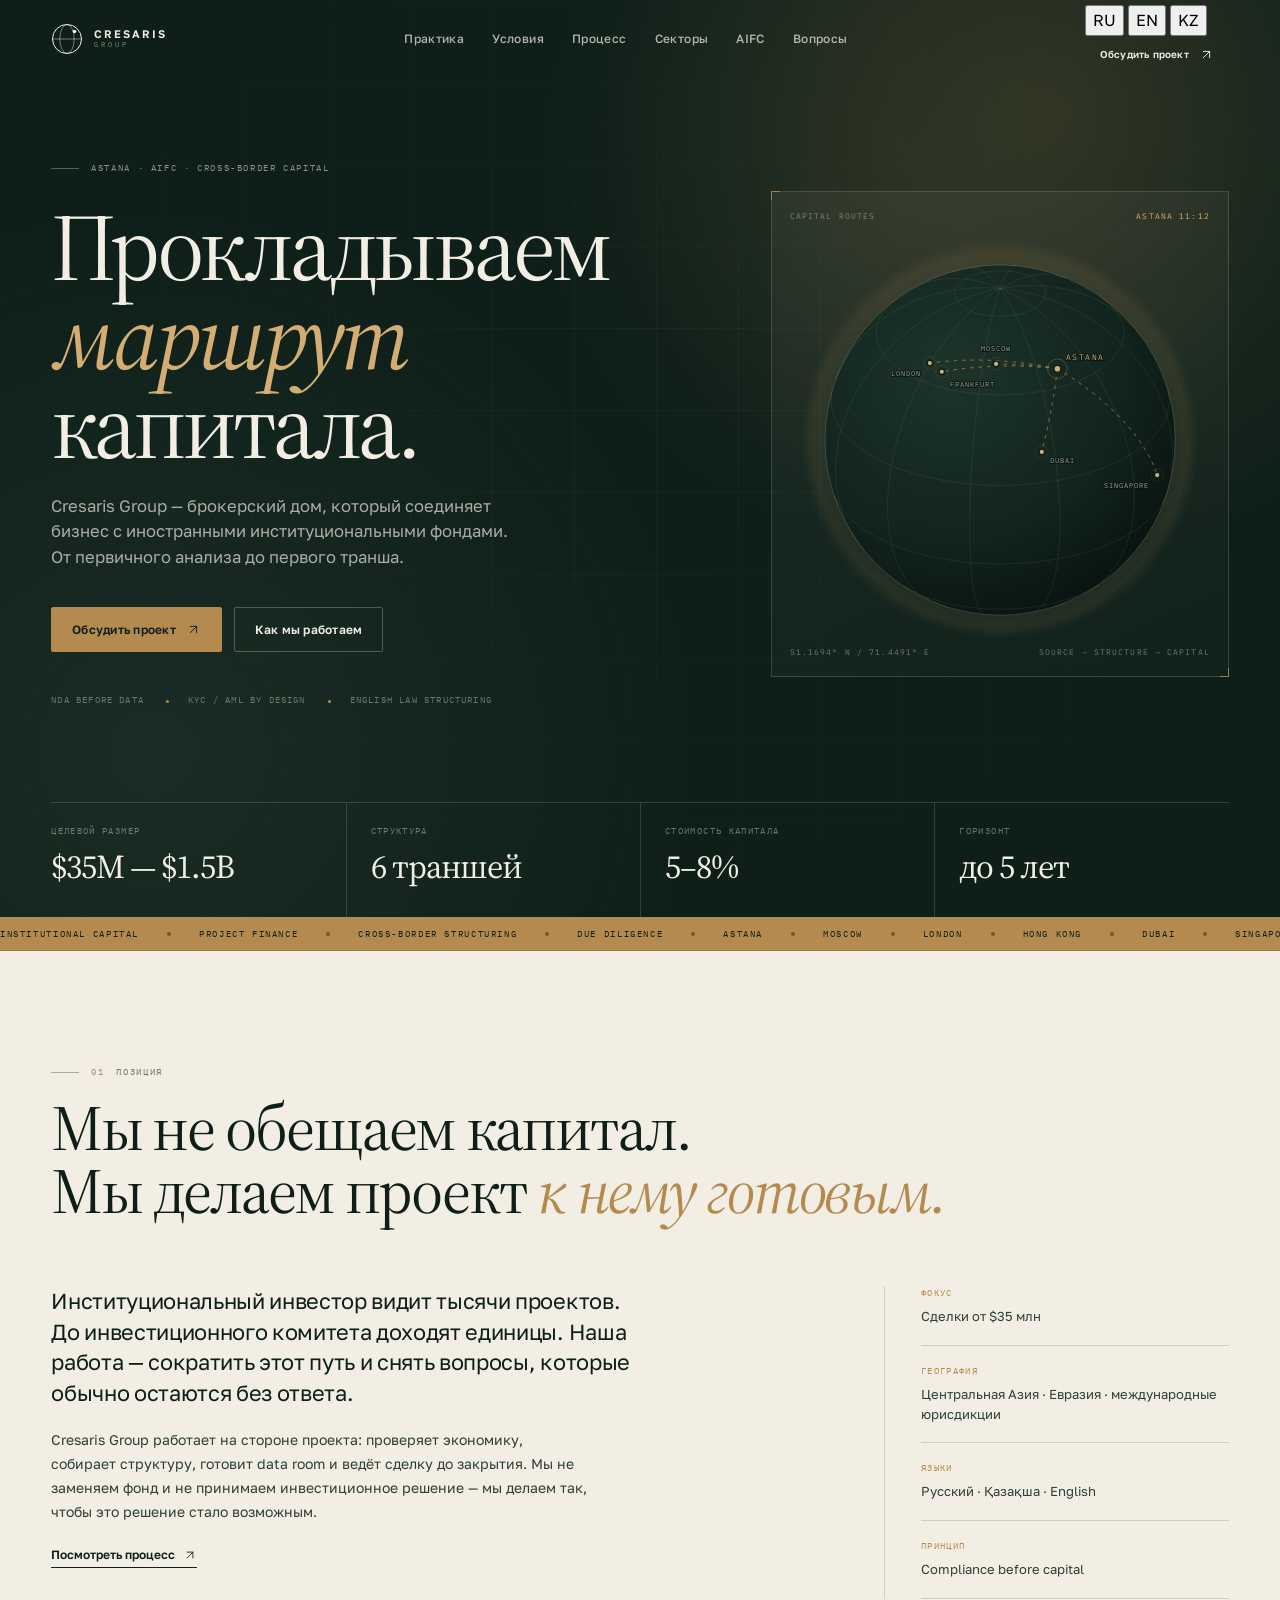
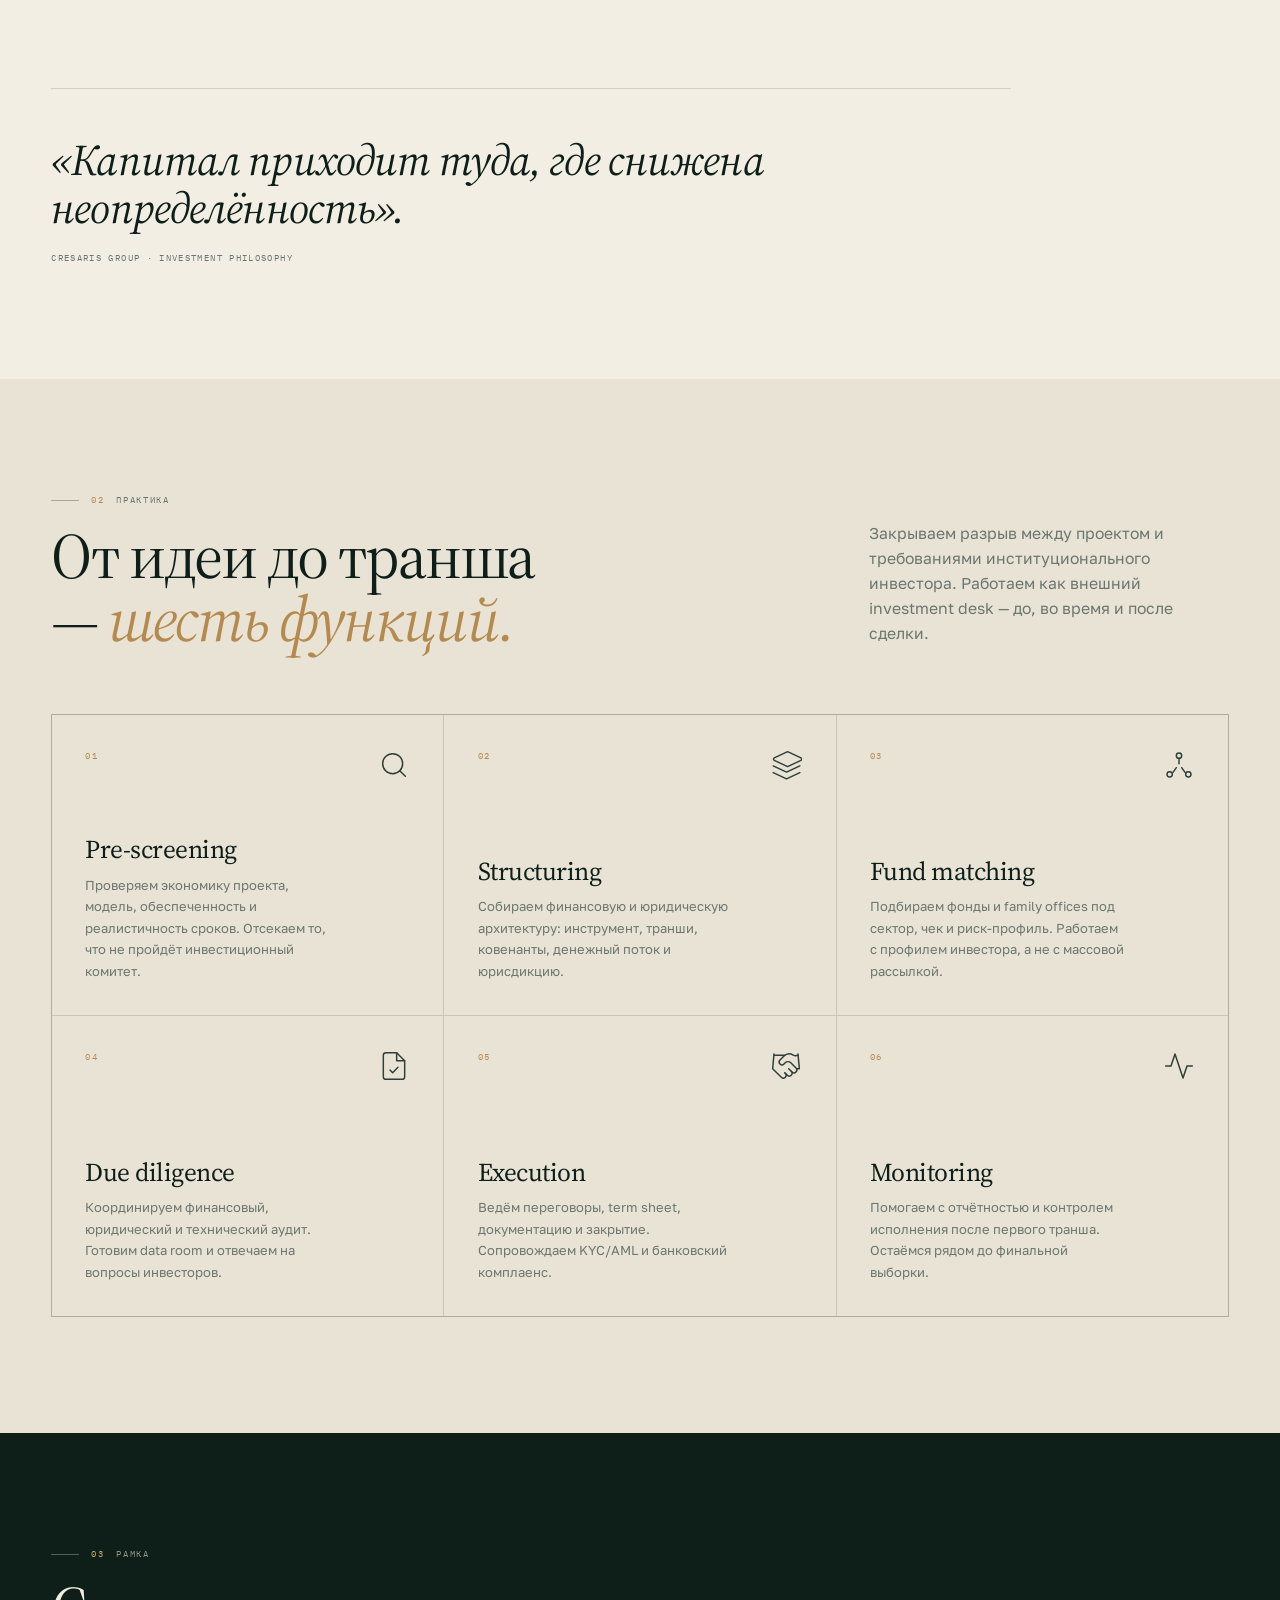
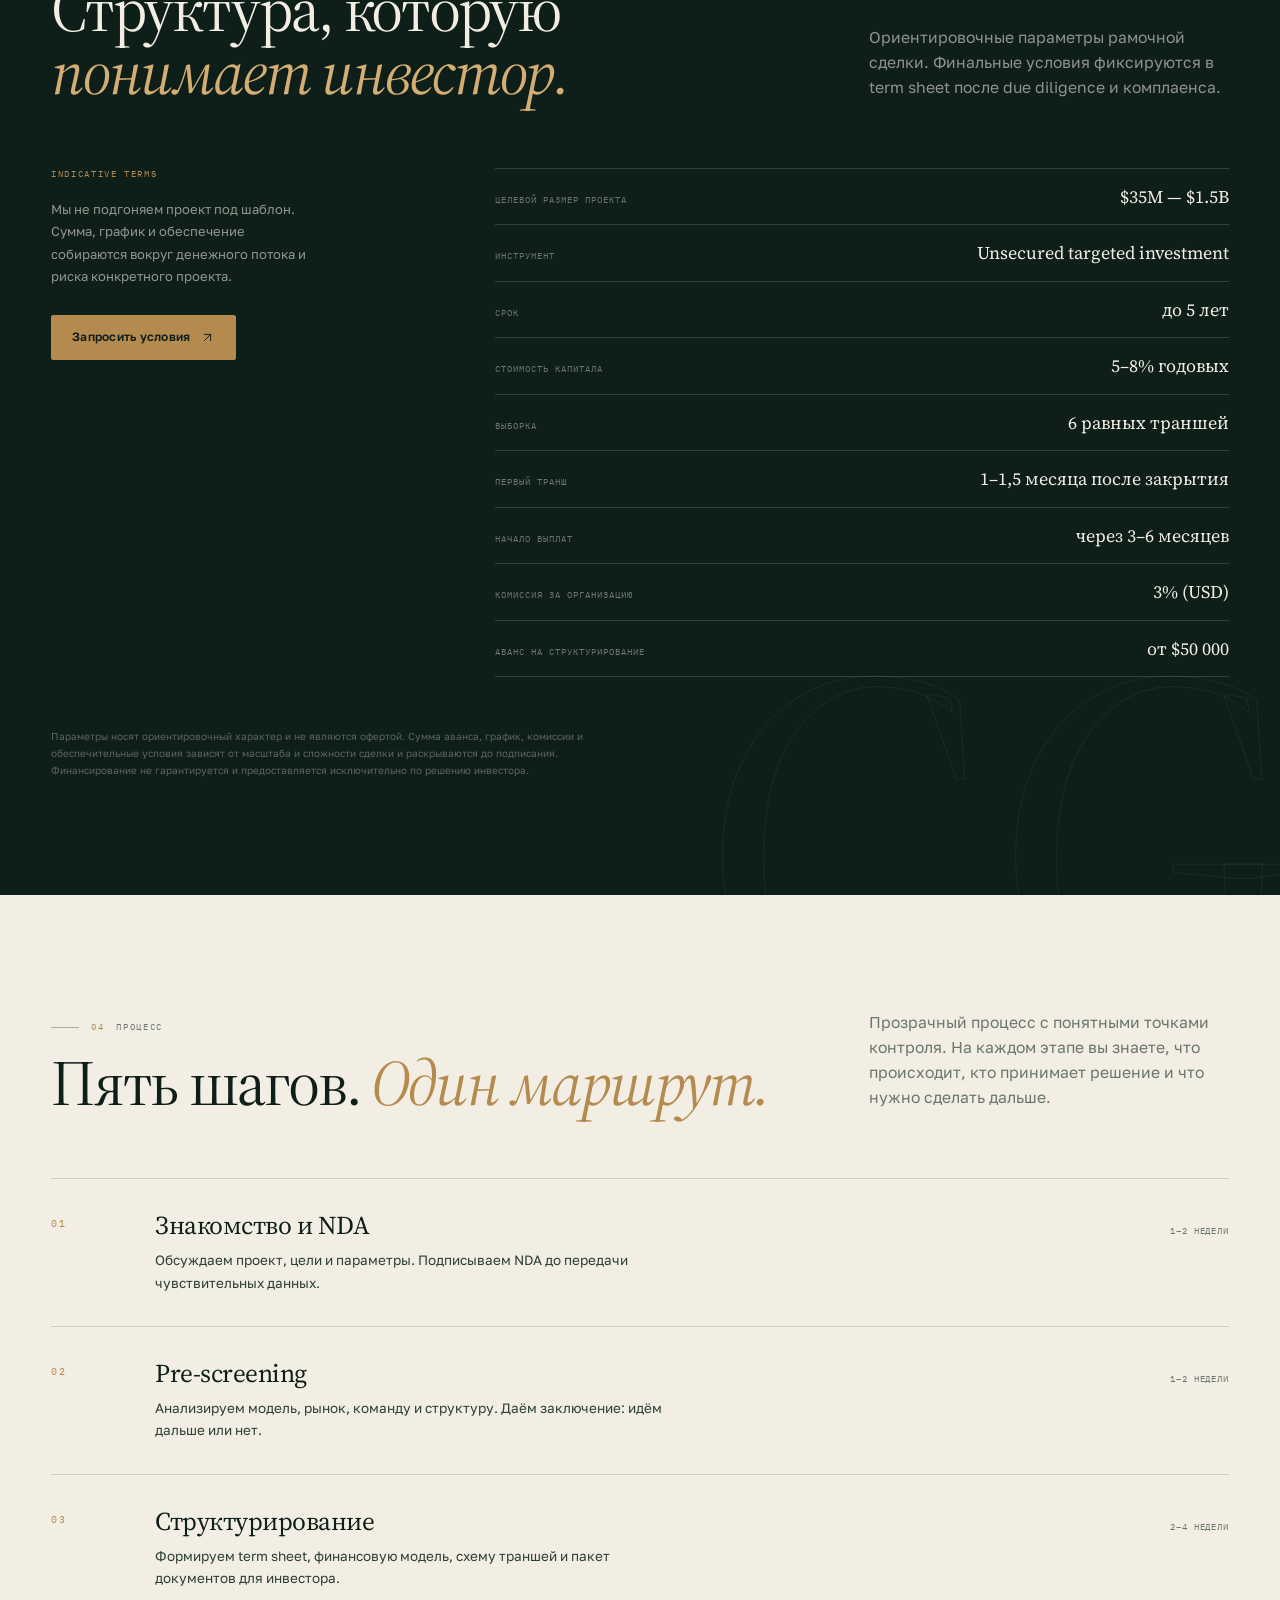
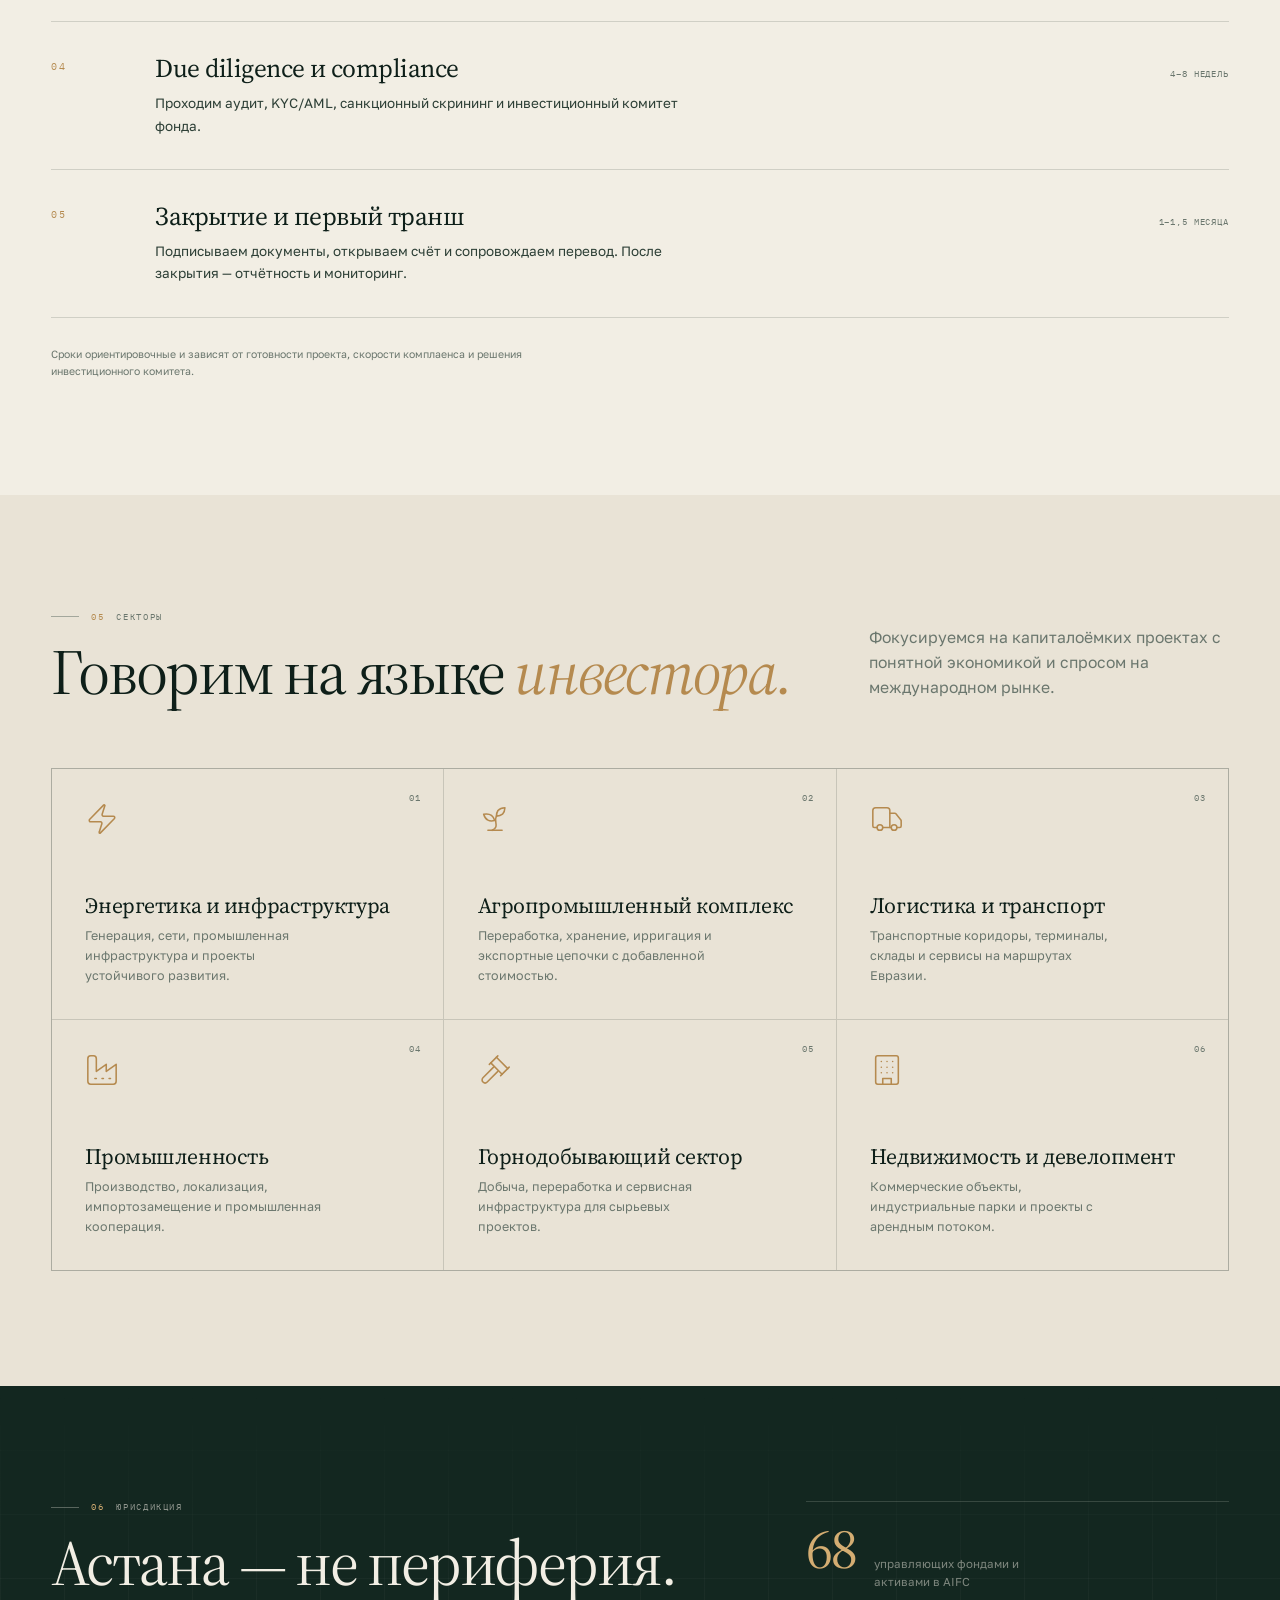
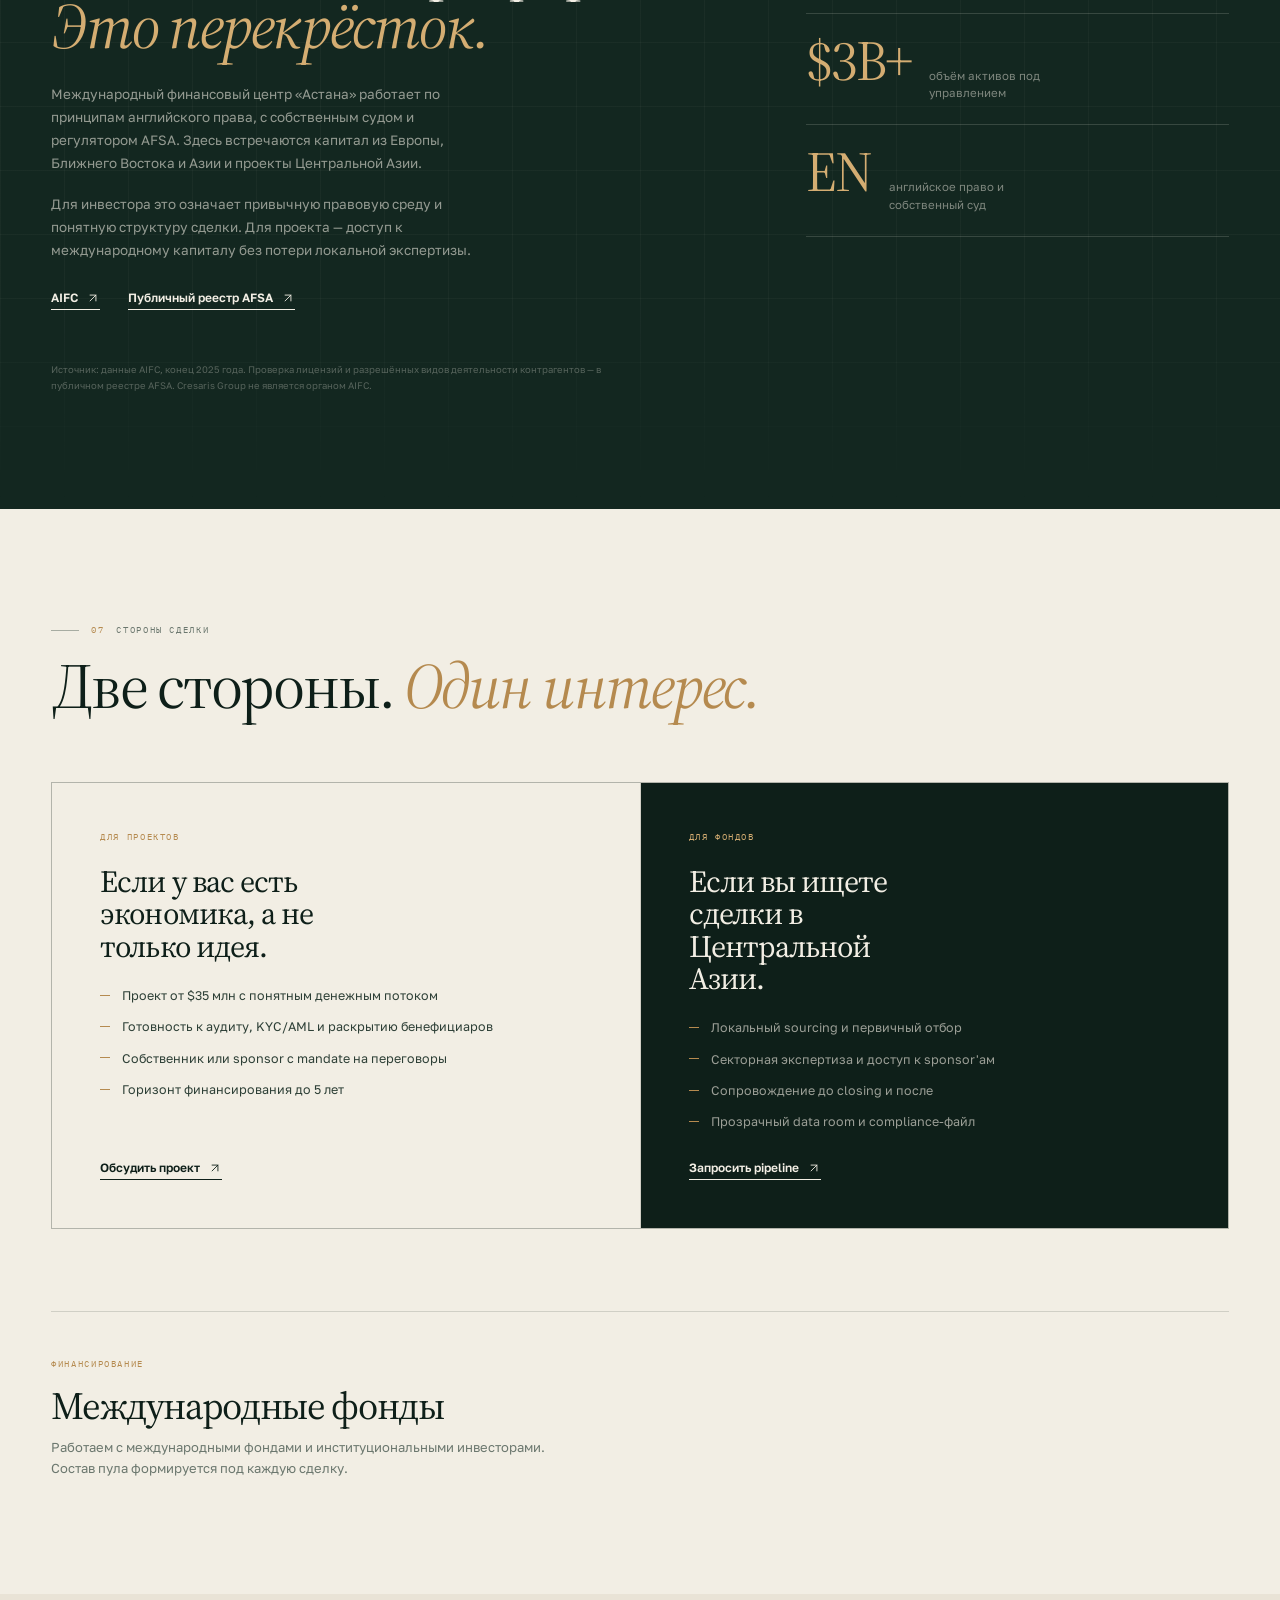
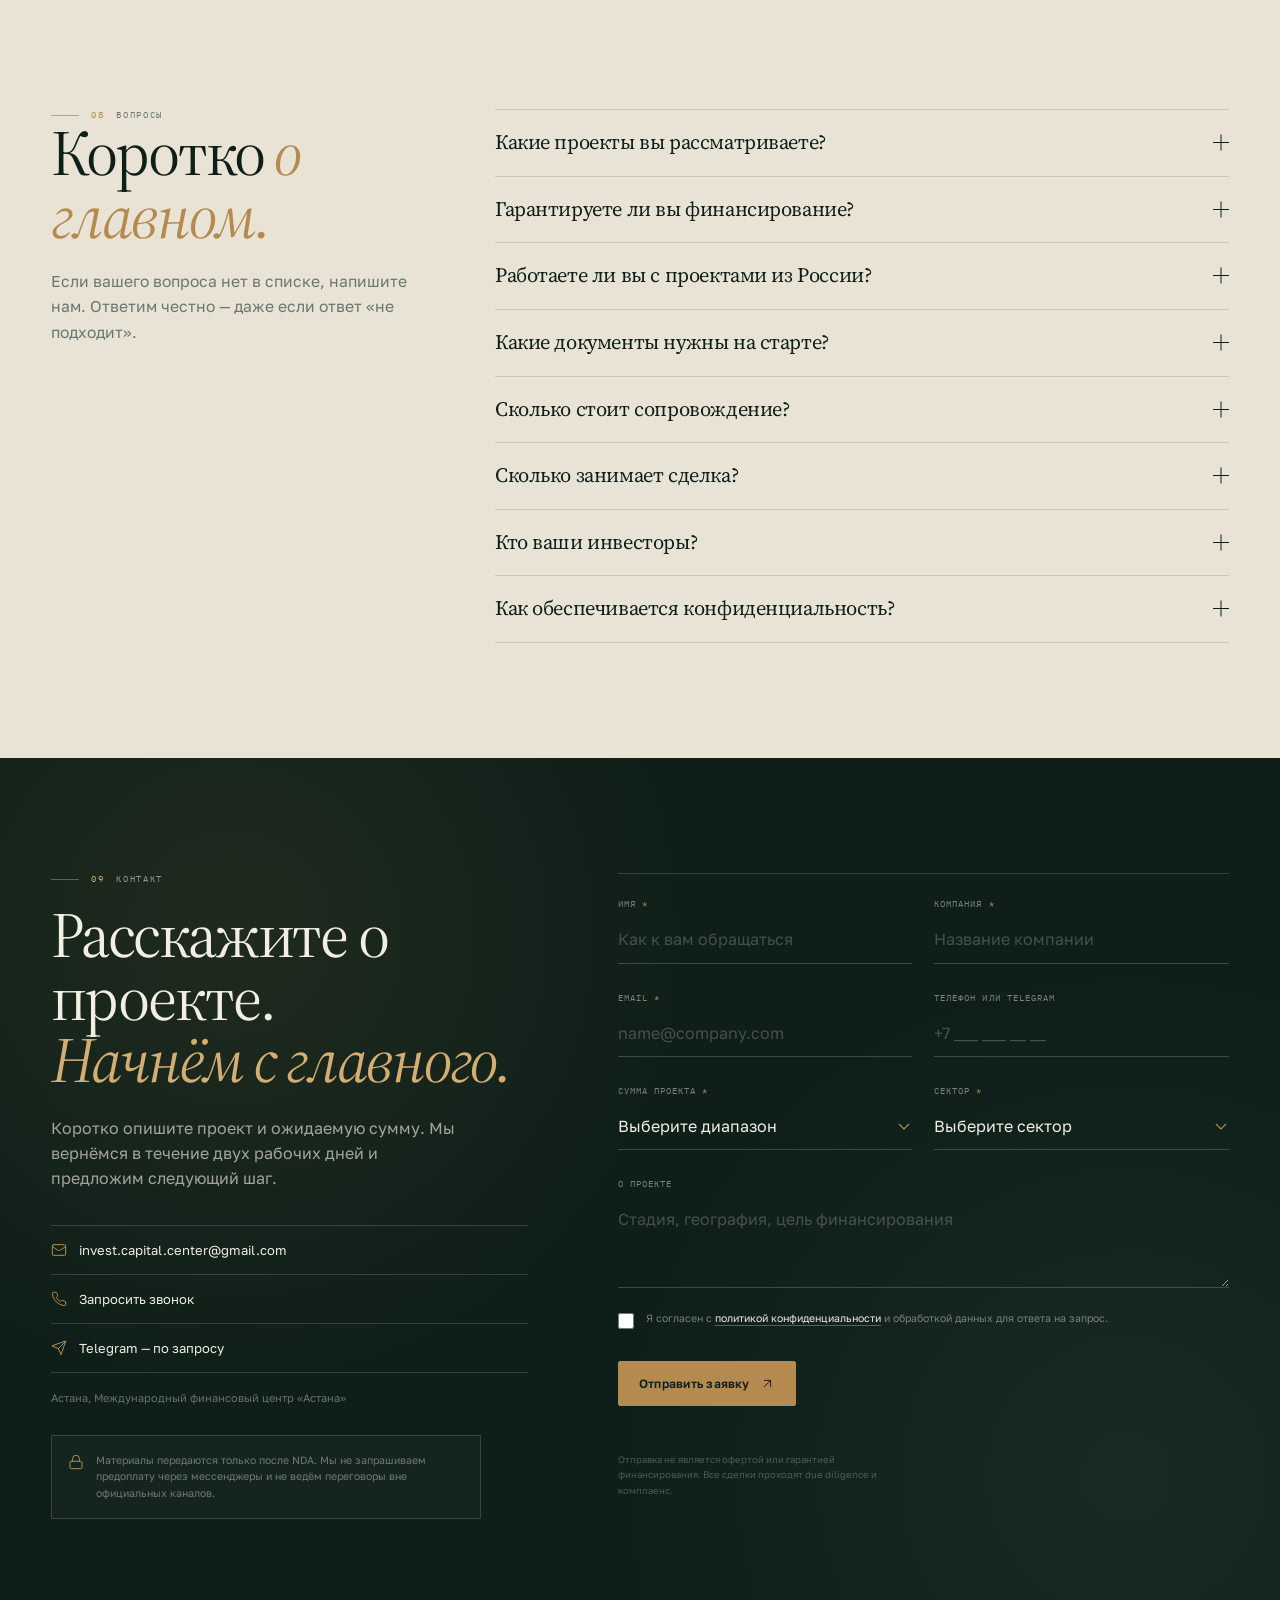
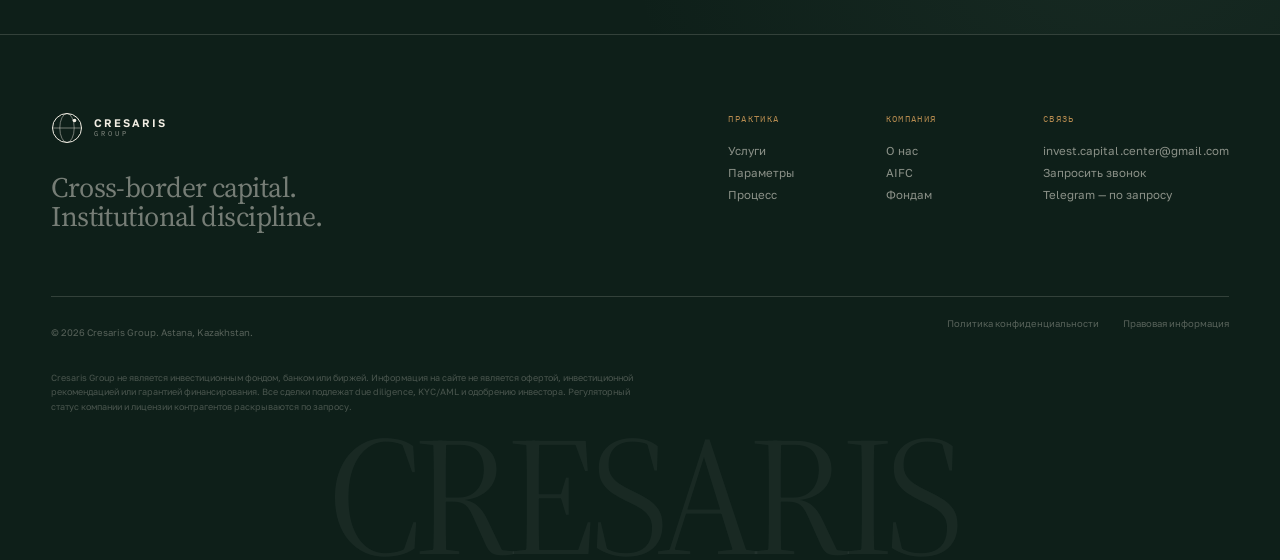
==== commit 6f071cad: "Add files via upload" ====
--- a/index.html
+++ b/index.html
@@ -3,19 +3,19 @@
 <head>
   <meta charset="utf-8">
   <meta name="viewport" content="width=device-width, initial-scale=1">
-  <title>Meridian 71 — капитал для проектов от $35 млн | Astana</title>
-  <meta name="description" content="Meridian 71 — брокерский дом в Астане. Помогаем бизнесу привлекать финансирование от иностранных институциональных фондов: от первичного анализа до первого транша.">
+  <title>Cresaris Group — капитал для проектов от $35 млн | Astana</title>
+  <meta name="description" content="Cresaris Group — брокерский дом в Астане. Помогаем бизнесу привлекать финансирование от иностранных институциональных фондов: от первичного анализа до первого транша.">
   <meta name="theme-color" content="#0e1f19">
   <meta property="og:type" content="website">
   <meta property="og:locale" content="ru_RU">
-  <meta property="og:site_name" content="Meridian 71">
-  <meta property="og:title" content="Meridian 71 — маршрут капитала">
+  <meta property="og:site_name" content="Cresaris Group">
+  <meta property="og:title" content="Cresaris Group — маршрут капитала">
   <meta property="og:description" content="Соединяем проекты в Евразии с иностранными институциональными фондами. Целевой размер сделки — от $35 млн до $1,5 млрд.">
-  <meta property="og:url" content="https://meridian71.kz/">
-  <meta property="og:image" content="https://meridian71.kz/assets/og-image.png">
+  <meta property="og:url" content="https://cresaris.group/">
+  <meta property="og:image" content="https://cresaris.group/assets/og-image.png">
   <meta property="og:image:width" content="1200">
   <meta property="og:image:height" content="630">
-  <meta property="og:image:alt" content="Meridian 71 — маршрут капитала">
+  <meta property="og:image:alt" content="Cresaris Group — маршрут капитала">
   <meta name="twitter:card" content="summary_large_image">
   <link rel="icon" href="assets/favicon.svg" type="image/svg+xml">
   <link rel="preload" href="assets/fonts.css" as="style">
@@ -23,7 +23,7 @@
   <link rel="stylesheet" href="assets/styles.css">
   <script>document.documentElement.classList.add('js');</script>
 </head>
-<body id="top">
+<body id="top" data-page="home">
   <svg class="svg-sprite" xmlns="http://www.w3.org/2000/svg" aria-hidden="true">
     <symbol id="icon-arrow" viewBox="0 0 24 24"><path d="M7 17 17 7"/><path d="M7 7h10v10"/></symbol>
     <symbol id="icon-search" viewBox="0 0 24 24"><circle cx="11" cy="11" r="7.5"/><path d="m20.5 20.5-4.2-4.2"/></symbol>
@@ -50,7 +50,7 @@
 
   <header class="site-header" id="site-header">
     <div class="container header-inner">
-      <a class="brand" href="#top" aria-label="Meridian 71 — на главную">
+      <a class="brand" href="#top" aria-label="Cresaris Group — на главную" data-i18n-aria-label="nav.home">
         <svg class="brand-mark" viewBox="0 0 32 32" aria-hidden="true">
           <circle cx="16" cy="16" r="14.5" fill="none" stroke="currentColor" stroke-width="1"/>
           <ellipse cx="16" cy="16" rx="7.2" ry="14.5" fill="none" stroke="currentColor" stroke-width="1" opacity=".45"/>
@@ -58,12 +58,12 @@
           <circle cx="23.5" cy="8.5" r="1.8" fill="currentColor"/>
         </svg>
         <span class="brand-text">
-          <span class="brand-name">MERIDIAN <b>71</b></span>
-          <span class="brand-sub">CAPITAL</span>
+          <span class="brand-name">CRESARIS</span>
+          <span class="brand-sub">GROUP</span>
         </span>
       </a>
 
-      <nav class="site-nav" aria-label="Основная навигация">
+      <nav class="site-nav" aria-label="Основная навигация" data-i18n-aria-label="nav.main">
         <a href="#practice">Практика</a>
         <a href="#terms">Условия</a>
         <a href="#process">Процесс</a>
@@ -72,12 +72,19 @@
         <a href="#faq">Вопросы</a>
       </nav>
 
-      <a class="btn btn-small header-cta" href="#contact">
-        <span>Обсудить проект</span>
-        <svg class="icon" aria-hidden="true"><use href="#icon-arrow"></use></svg>
-      </a>
-
-      <button class="menu-toggle" type="button" aria-label="Открыть меню" aria-expanded="false" aria-controls="mobile-menu">
+      <div class="header-tools">
+        <div class="lang-switch" role="group" aria-label="Язык сайта" data-i18n-skip>
+          <button type="button" class="lang-btn is-active" data-lang="ru" aria-pressed="true" lang="ru">RU</button>
+          <button type="button" class="lang-btn" data-lang="en" aria-pressed="false" lang="en">EN</button>
+          <button type="button" class="lang-btn" data-lang="kk" aria-pressed="false" lang="kk">KZ</button>
+        </div>
+        <a class="btn btn-small header-cta" href="#contact">
+          <span>Обсудить проект</span>
+          <svg class="icon" aria-hidden="true"><use href="#icon-arrow"></use></svg>
+        </a>
+      </div>
+
+      <button class="menu-toggle" type="button" aria-label="Открыть меню" aria-expanded="false" aria-controls="mobile-menu" data-i18n-aria-label="nav.open">
         <span></span><span></span>
       </button>
     </div>
@@ -86,7 +93,7 @@
   <div class="mobile-menu" id="mobile-menu" aria-hidden="true">
     <div class="mobile-menu-inner">
       <p class="mobile-menu-label">Навигация</p>
-      <nav class="mobile-nav" aria-label="Мобильная навигация">
+      <nav class="mobile-nav" aria-label="Мобильная навигация" data-i18n-aria-label="nav.mobile">
         <a href="#practice"><span>01</span>Практика</a>
         <a href="#terms"><span>02</span>Условия</a>
         <a href="#process"><span>03</span>Процесс</a>
@@ -113,8 +120,8 @@
       <div class="container hero-grid">
         <div class="hero-copy">
           <p class="eyebrow eyebrow-light reveal">Astana · AIFC · Cross-border capital</p>
-          <h1 class="hero-title reveal" id="hero-title" style="--d:.08s">Прокладываем <em>маршрут</em> капитала.</h1>
-          <p class="hero-lede reveal" style="--d:.16s">Meridian 71 — брокерский дом, который соединяет бизнес с иностранными институциональными фондами. От первичного анализа до первого транша.</p>
+          <h1 class="hero-title reveal" id="hero-title" style="--d:.08s" data-i18n-html="home.hero.title">Прокладываем <em>маршрут</em> капитала.</h1>
+          <p class="hero-lede reveal" style="--d:.16s">Cresaris Group — брокерский дом, который соединяет бизнес с иностранными институциональными фондами. От первичного анализа до первого транша.</p>
           <div class="hero-actions reveal" style="--d:.24s">
             <a class="btn btn-brass" href="#contact">
               <span>Обсудить проект</span>
@@ -131,7 +138,7 @@
           </p>
         </div>
 
-        <figure class="route-card reveal" style="--d:.2s" data-route-card aria-label="Интерактивный глобус маршрутов капитала: Астана, Москва, Лондон, Франкфурт, Дубай и Сингапур">
+        <figure class="route-card reveal" style="--d:.2s" data-route-card aria-label="Интерактивный глобус маршрутов капитала: Астана, Москва, Лондон, Гонконг, Франкфурт, Дубай и Сингапур" data-i18n-aria-label="home.globe.aria">
           <div class="route-meta">
             <span>Capital routes</span>
             <span class="route-time">Astana <time data-astana-time>--:--</time></span>
@@ -171,6 +178,7 @@
                   <path d="M300 300 C 370 360 430 420 460 470"/>
                   <path d="M300 300 C 230 360 180 420 150 460"/>
                   <path d="M300 300 C 292 240 287 180 285 120"/>
+                  <path d="M300 300 C 372 318 452 354 520 392"/>
                 </g>
                 <g class="route-node">
                   <circle cx="120" cy="120" r="4"/>
@@ -178,6 +186,7 @@
                   <circle cx="460" cy="470" r="4"/>
                   <circle cx="150" cy="460" r="4"/>
                   <circle cx="285" cy="120" r="4"/>
+                  <circle cx="520" cy="392" r="4"/>
                 </g>
                 <circle class="route-center-pulse" cx="300" cy="300" r="18"/>
                 <circle class="route-center" cx="300" cy="300" r="5"/>
@@ -187,6 +196,7 @@
                   <text x="474" y="132" text-anchor="middle">FRANKFURT</text>
                   <text x="464" y="495" text-anchor="middle">DUBAI</text>
                   <text x="148" y="485" text-anchor="middle">SINGAPORE</text>
+                  <text x="520" y="418" text-anchor="middle">HONG KONG</text>
                   <text x="285" y="100" text-anchor="middle">MOSCOW</text>
                   <text x="318" y="330" text-anchor="start" class="route-label-astana">ASTANA</text>
                 </g>
@@ -238,6 +248,7 @@
         <span>Astana</span><i></i>
         <span>Moscow</span><i></i>
         <span>London</span><i></i>
+        <span>Hong Kong</span><i></i>
         <span>Dubai</span><i></i>
         <span>Singapore</span><i></i>
         <span>Institutional capital</span><i></i>
@@ -247,6 +258,7 @@
         <span>Astana</span><i></i>
         <span>Moscow</span><i></i>
         <span>London</span><i></i>
+        <span>Hong Kong</span><i></i>
         <span>Dubai</span><i></i>
         <span>Singapore</span><i></i>
       </div>
@@ -256,15 +268,15 @@
       <div class="container">
         <div class="section-head about-head">
           <p class="eyebrow reveal"><span>01</span> Позиция</p>
-          <h2 class="display reveal" style="--d:.06s">Мы не обещаем капитал.<br>Мы делаем проект <em>к нему готовым.</em></h2>
+          <h2 class="display reveal" style="--d:.06s" data-i18n-html="home.about.title">Мы не обещаем капитал.<br>Мы делаем проект <em>к нему готовым.</em></h2>
         </div>
         <div class="about-grid">
           <div class="about-copy reveal" style="--d:.1s">
             <p class="lede">Институциональный инвестор видит тысячи проектов. До инвестиционного комитета доходят единицы. Наша работа — сократить этот путь и снять вопросы, которые обычно остаются без ответа.</p>
-            <p>Meridian 71 работает на стороне проекта: проверяет экономику, собирает структуру, готовит data room и ведёт сделку до закрытия. Мы не заменяем фонд и не принимаем инвестиционное решение — мы делаем так, чтобы это решение стало возможным.</p>
+            <p>Cresaris Group работает на стороне проекта: проверяет экономику, собирает структуру, готовит data room и ведёт сделку до закрытия. Мы не заменяем фонд и не принимаем инвестиционное решение — мы делаем так, чтобы это решение стало возможным.</p>
             <a class="text-link" href="#process">Посмотреть процесс <svg class="icon" aria-hidden="true"><use href="#icon-arrow"></use></svg></a>
           </div>
-          <aside class="about-facts reveal" style="--d:.16s" aria-label="Ключевые факты">
+          <aside class="about-facts reveal" style="--d:.16s" aria-label="Ключевые факты" data-i18n-aria-label="home.about.factsAria">
             <div class="fact">
               <span class="fact-label">Фокус</span>
               <span class="fact-value">Сделки от $35 млн</span>
@@ -275,7 +287,7 @@
             </div>
             <div class="fact">
               <span class="fact-label">Языки</span>
-              <span class="fact-value">Русский · English</span>
+              <span class="fact-value">Русский · Қазақша · English</span>
             </div>
             <div class="fact">
               <span class="fact-label">Принцип</span>
@@ -285,7 +297,7 @@
         </div>
         <blockquote class="pull-quote reveal">
           <p>«Капитал приходит туда, где снижена неопределённость».</p>
-          <cite>Meridian 71 · Investment philosophy</cite>
+          <cite>Cresaris Group · Investment philosophy</cite>
         </blockquote>
       </div>
     </section>
@@ -295,7 +307,7 @@
         <div class="section-head split">
           <div>
             <p class="eyebrow reveal"><span>02</span> Практика</p>
-            <h2 class="display reveal" style="--d:.06s">От идеи до транша — <em>шесть функций.</em></h2>
+            <h2 class="display reveal" style="--d:.06s" data-i18n-html="home.practice.title">От идеи до транша — <em>шесть функций.</em></h2>
           </div>
           <p class="section-intro reveal" style="--d:.12s">Закрываем разрыв между проектом и требованиями институционального инвестора. Работаем как внешний investment desk — до, во время и после сделки.</p>
         </div>
@@ -363,7 +375,7 @@
         <div class="section-head split">
           <div>
             <p class="eyebrow eyebrow-light reveal"><span>03</span> Рамка</p>
-            <h2 class="display light reveal" style="--d:.06s">Структура, которую <em>понимает инвестор.</em></h2>
+            <h2 class="display light reveal" style="--d:.06s" data-i18n-html="home.terms.title">Структура, которую <em>понимает инвестор.</em></h2>
           </div>
           <p class="section-intro light reveal" style="--d:.12s">Ориентировочные параметры рамочной сделки. Финальные условия фиксируются в term sheet после due diligence и комплаенса.</p>
         </div>
@@ -407,7 +419,7 @@
             </div>
             <div>
               <dt>Комиссия за организацию</dt>
-              <dd>3% (EUR / USD)</dd>
+              <dd>3% (USD)</dd>
             </div>
             <div>
               <dt>Аванс на структурирование</dt>
@@ -416,7 +428,7 @@
           </dl>
         </div>
         <p class="disclaimer reveal">Параметры носят ориентировочный характер и не являются офертой. Сумма аванса, график, комиссии и обеспечительные условия зависят от масштаба и сложности сделки и раскрываются до подписания. Финансирование не гарантируется и предоставляется исключительно по решению инвестора.</p>
-        <span class="terms-watermark" aria-hidden="true">71</span>
+        <span class="terms-watermark" aria-hidden="true">CG</span>
       </div>
     </section>
 
@@ -425,7 +437,7 @@
         <div class="section-head split">
           <div>
             <p class="eyebrow reveal"><span>04</span> Процесс</p>
-            <h2 class="display reveal" style="--d:.06s">Пять шагов. <em>Один маршрут.</em></h2>
+            <h2 class="display reveal" style="--d:.06s" data-i18n-html="home.process.title">Пять шагов. <em>Один маршрут.</em></h2>
           </div>
           <p class="section-intro reveal" style="--d:.12s">Прозрачный процесс с понятными точками контроля. На каждом этапе вы знаете, что происходит, кто принимает решение и что нужно сделать дальше.</p>
         </div>
@@ -490,7 +502,7 @@
         <div class="section-head split">
           <div>
             <p class="eyebrow reveal"><span>05</span> Секторы</p>
-            <h2 class="display reveal" style="--d:.06s">Говорим на языке <em>инвестора.</em></h2>
+            <h2 class="display reveal" style="--d:.06s" data-i18n-html="home.sectors.title">Говорим на языке <em>инвестора.</em></h2>
           </div>
           <p class="section-intro reveal" style="--d:.12s">Фокусируемся на капиталоёмких проектах с понятной экономикой и спросом на международном рынке.</p>
         </div>
@@ -540,7 +552,7 @@
         <div class="jurisdiction-grid">
           <div class="jurisdiction-copy">
             <p class="eyebrow eyebrow-light reveal"><span>06</span> Юрисдикция</p>
-            <h2 class="display light reveal" style="--d:.06s">Астана — не периферия.<br><em>Это перекрёсток.</em></h2>
+            <h2 class="display light reveal" style="--d:.06s" data-i18n-html="home.jurisdiction.title">Астана — не периферия.<br><em>Это перекрёсток.</em></h2>
             <p class="lede light reveal" style="--d:.12s">Международный финансовый центр «Астана» работает по принципам английского права, с собственным судом и регулятором AFSA. Здесь встречаются капитал из Европы, Ближнего Востока и Азии и проекты Центральной Азии.</p>
             <p class="reveal" style="--d:.16s">Для инвестора это означает привычную правовую среду и понятную структуру сделки. Для проекта — доступ к международному капиталу без потери локальной экспертизы.</p>
             <div class="jurisdiction-links reveal" style="--d:.2s">
@@ -563,7 +575,7 @@
             </div>
           </div>
         </div>
-        <p class="source reveal">Источник: данные AIFC, конец 2025 года. Проверка лицензий и разрешённых видов деятельности контрагентов — в публичном реестре AFSA. Meridian 71 не является органом AIFC.</p>
+        <p class="source reveal">Источник: данные AIFC, конец 2025 года. Проверка лицензий и разрешённых видов деятельности контрагентов — в публичном реестре AFSA. Cresaris Group не является органом AIFC.</p>
       </div>
     </section>
 
@@ -571,7 +583,7 @@
       <div class="container">
         <div class="section-head who-head">
           <p class="eyebrow reveal"><span>07</span> Стороны сделки</p>
-          <h2 class="display reveal" style="--d:.06s">Две стороны. <em>Один интерес.</em></h2>
+          <h2 class="display reveal" style="--d:.06s" data-i18n-html="home.who.title">Две стороны. <em>Один интерес.</em></h2>
         </div>
         <div class="who-grid">
           <article class="who-card reveal">
@@ -600,63 +612,11 @@
         <div class="fund-pool reveal" aria-labelledby="fund-pool-title">
           <div class="fund-pool-head">
             <div>
-              <p class="mono-label">Candidate fund pool</p>
-              <h3 id="fund-pool-title">45 фондов и управляющих</h3>
-              <p>Кандидатный пул для сделок в Евразии: глобальные институты, региональные управляющие и локальные команды.</p>
-            </div>
-            <span class="fund-pool-badge" aria-hidden="true">45</span>
-          </div>
-          <div class="fund-list-wrap" tabindex="0" role="region" aria-label="Список 45 фондов и управляющих" aria-describedby="fund-list-hint">
-            <ol class="fund-list">
-              <li><span class="fund-num">01</span><span class="fund-name">Mapletree Investments</span></li>
-              <li><span class="fund-num">02</span><span class="fund-name">Allianz Global Investors</span></li>
-              <li><span class="fund-num">03</span><span class="fund-name">CapitaLand Investment</span></li>
-              <li><span class="fund-num">04</span><span class="fund-name">HQ Trust</span></li>
-              <li><span class="fund-num">05</span><span class="fund-name">BayernInvest</span></li>
-              <li><span class="fund-num">06</span><span class="fund-name">Freedom Finance Global</span></li>
-              <li><span class="fund-num">07</span><span class="fund-name">Al Mal Capital</span></li>
-              <li><span class="fund-num">08</span><span class="fund-name">GIC Private Limited</span></li>
-              <li><span class="fund-num">09</span><span class="fund-name">Eastspring Investments</span></li>
-              <li><span class="fund-num">10</span><span class="fund-name">Phillip Capital</span></li>
-              <li><span class="fund-num">11</span><span class="fund-name">Helaba Invest</span></li>
-              <li><span class="fund-num">12</span><span class="fund-name">UD Capital</span></li>
-              <li><span class="fund-num">13</span><span class="fund-name">Shuaa Capital</span></li>
-              <li><span class="fund-num">14</span><span class="fund-name">Centras Securities</span></li>
-              <li><span class="fund-num">15</span><span class="fund-name">Berenberg</span></li>
-              <li><span class="fund-num">16</span><span class="fund-name">DWS Group</span></li>
-              <li><span class="fund-num">17</span><span class="fund-name">Deka Investment</span></li>
-              <li><span class="fund-num">18</span><span class="fund-name">APS Asset Management</span></li>
-              <li><span class="fund-num">19</span><span class="fund-name">Lion Global Investors</span></li>
-              <li><span class="fund-num">20</span><span class="fund-name">BCC Invest</span></li>
-              <li><span class="fund-num">21</span><span class="fund-name">ADQ</span></li>
-              <li><span class="fund-num">22</span><span class="fund-name">Halyk Finance</span></li>
-              <li><span class="fund-num">23</span><span class="fund-name">Bantleon</span></li>
-              <li><span class="fund-num">24</span><span class="fund-name">Lunate</span></li>
-              <li><span class="fund-num">25</span><span class="fund-name">SkyBridge Invest</span></li>
-              <li><span class="fund-num">26</span><span class="fund-name">UOB Asset Management</span></li>
-              <li><span class="fund-num">27</span><span class="fund-name">Fullerton Fund Management</span></li>
-              <li><span class="fund-num">28</span><span class="fund-name">Tansar Capital</span></li>
-              <li><span class="fund-num">29</span><span class="fund-name">MEAG</span></li>
-              <li><span class="fund-num">30</span><span class="fund-name">Emirates NBD Asset Management</span></li>
-              <li><span class="fund-num">31</span><span class="fund-name">Waha Capital</span></li>
-              <li><span class="fund-num">32</span><span class="fund-name">Gulf Capital</span></li>
-              <li><span class="fund-num">33</span><span class="fund-name">Abu Dhabi Investment Authority (ADIA)</span></li>
-              <li><span class="fund-num">34</span><span class="fund-name">Union Investment</span></li>
-              <li><span class="fund-num">35</span><span class="fund-name">Temasek Holdings</span></li>
-              <li><span class="fund-num">36</span><span class="fund-name">Keppel Capital</span></li>
-              <li><span class="fund-num">37</span><span class="fund-name">Daman Investments</span></li>
-              <li><span class="fund-num">38</span><span class="fund-name">Investment Corporation of Dubai (ICD)</span></li>
-              <li><span class="fund-num">39</span><span class="fund-name">Metzler Asset Management</span></li>
-              <li><span class="fund-num">40</span><span class="fund-name">Mubadala Investment Company</span></li>
-              <li><span class="fund-num">41</span><span class="fund-name">Mubadala Capital</span></li>
-              <li><span class="fund-num">42</span><span class="fund-name">Teniz Capital (AIFC) Ltd.</span></li>
-              <li><span class="fund-num">43</span><span class="fund-name">Flossbach von Storch</span></li>
-              <li><span class="fund-num">44</span><span class="fund-name">SY Investment Company</span></li>
-              <li><span class="fund-num">45</span><span class="fund-name">Standard International Market Ltd.</span></li>
-            </ol>
-          </div>
-          <p class="fund-list-hint" id="fund-list-hint">Прокрутите список, чтобы увидеть все 45 организаций.</p>
-          <p class="fund-disclaimer">Список носит информационный характер. Упоминание организации не означает партнёрство, аффилированность или доступ к капиталу. Все сделки проходят due diligence, KYC/AML и инвестиционный комитет.</p>
+              <p class="mono-label">Финансирование</p>
+              <h3 id="fund-pool-title" data-i18n-html="home.funds.title">Международные фонды</h3>
+              <p>Работаем с международными фондами и институциональными инвесторами. Состав пула формируется под каждую сделку.</p>
+            </div>
+          </div>
         </div>
       </div>
     </section>
@@ -665,7 +625,7 @@
       <div class="container faq-layout">
         <div class="faq-intro">
           <p class="eyebrow reveal"><span>08</span> Вопросы</p>
-          <h2 class="display reveal" style="--d:.06s">Коротко <em>о главном.</em></h2>
+          <h2 class="display reveal" style="--d:.06s" data-i18n-html="home.faq.title">Коротко <em>о главном.</em></h2>
           <p class="section-intro reveal" style="--d:.12s">Если вашего вопроса нет в списке, напишите нам. Ответим честно — даже если ответ «не подходит».</p>
         </div>
         <div class="faq-list">
@@ -687,7 +647,7 @@
           </details>
           <details class="faq-item reveal">
             <summary>Сколько стоит сопровождение?<span class="faq-icon" aria-hidden="true"></span></summary>
-            <div class="faq-answer"><p>Комиссия за организацию — 3% от суммы сделки (EUR/USD). Аванс на анализ и структурирование — от $50 000. Точные условия фиксируются в договоре; расходы на аудит и юридическое сопровождение обсуждаются отдельно.</p></div>
+            <div class="faq-answer"><p>Комиссия за организацию — 3% от суммы сделки (USD). Аванс на анализ и структурирование — от $50 000. Точные условия фиксируются в договоре; расходы на аудит и юридическое сопровождение обсуждаются отдельно.</p></div>
           </details>
           <details class="faq-item reveal">
             <summary>Сколько занимает сделка?<span class="faq-icon" aria-hidden="true"></span></summary>
@@ -695,7 +655,7 @@
           </details>
           <details class="faq-item reveal">
             <summary>Кто ваши инвесторы?<span class="faq-icon" aria-hidden="true"></span></summary>
-            <div class="faq-answer"><p>Иностранные институциональные фонды, family offices и private capital structures. Конкретный пул формируется под сделку; имена и мандаты раскрываются в процессе, в рамках NDA.</p></div>
+            <div class="faq-answer"><p>Международные фонды и институциональные инвесторы. Конкретный пул формируется под сделку; имена и мандаты раскрываются в процессе, в рамках NDA.</p></div>
           </details>
           <details class="faq-item reveal">
             <summary>Как обеспечивается конфиденциальность?<span class="faq-icon" aria-hidden="true"></span></summary>
@@ -709,7 +669,7 @@
       <div class="container contact-grid">
         <div class="contact-intro">
           <p class="eyebrow eyebrow-light reveal"><span>09</span> Контакт</p>
-          <h2 class="display light reveal" style="--d:.06s">Расскажите о проекте.<br><em>Начнём с главного.</em></h2>
+          <h2 class="display light reveal" style="--d:.06s" data-i18n-html="home.contact.title">Расскажите о проекте.<br><em>Начнём с главного.</em></h2>
           <p class="lede light reveal" style="--d:.12s">Коротко опишите проект и ожидаемую сумму. Мы вернёмся в течение двух рабочих дней и предложим следующий шаг.</p>
           <div class="contact-channels reveal" style="--d:.16s">
             <a href="mailto:invest.capital.center@gmail.com">
@@ -736,12 +696,12 @@
           <div class="field-row">
             <div class="field">
               <label for="name">Имя <span aria-hidden="true">*</span></label>
-              <input id="name" name="name" type="text" autocomplete="name" required placeholder="Как к вам обращаться">
+              <input id="name" name="name" type="text" autocomplete="name" required placeholder="Как к вам обращаться" data-i18n-placeholder="form.name.placeholder">
               <p class="field-error" id="name-error" aria-live="polite"></p>
             </div>
             <div class="field">
               <label for="company">Компания <span aria-hidden="true">*</span></label>
-              <input id="company" name="company" type="text" autocomplete="organization" required placeholder="Название компании">
+              <input id="company" name="company" type="text" autocomplete="organization" required placeholder="Название компании" data-i18n-placeholder="form.company.placeholder">
               <p class="field-error" id="company-error" aria-live="polite"></p>
             </div>
           </div>
@@ -788,11 +748,11 @@
           </div>
           <div class="field">
             <label for="message">О проекте</label>
-            <textarea id="message" name="message" rows="3" placeholder="Стадия, география, цель финансирования"></textarea>
+            <textarea id="message" name="message" rows="3" placeholder="Стадия, география, цель финансирования" data-i18n-placeholder="form.message.placeholder"></textarea>
           </div>
           <div class="consent">
             <input id="consent" name="consent" type="checkbox" required>
-            <label for="consent">Я согласен с <a href="privacy.html">политикой конфиденциальности</a> и обработкой данных для ответа на запрос.</label>
+            <label for="consent" data-i18n-html="form.consent">Я согласен с <a href="privacy.html">политикой конфиденциальности</a> и обработкой данных для ответа на запрос.</label>
           </div>
           <p class="field-error consent-error" id="consent-error" aria-live="polite"></p>
           <button class="btn btn-brass btn-submit" type="submit">
@@ -809,7 +769,7 @@
   <footer class="site-footer">
     <div class="container footer-top">
       <div class="footer-brand">
-        <a class="brand brand-footer" href="#top" aria-label="Meridian 71 — на главную">
+        <a class="brand brand-footer" href="#top" aria-label="Cresaris Group — на главную" data-i18n-aria-label="nav.home">
           <svg class="brand-mark" viewBox="0 0 32 32" aria-hidden="true">
             <circle cx="16" cy="16" r="14.5" fill="none" stroke="currentColor" stroke-width="1"/>
             <ellipse cx="16" cy="16" rx="7.2" ry="14.5" fill="none" stroke="currentColor" stroke-width="1" opacity=".45"/>
@@ -817,13 +777,13 @@
             <circle cx="23.5" cy="8.5" r="1.8" fill="currentColor"/>
           </svg>
           <span class="brand-text">
-            <span class="brand-name">MERIDIAN <b>71</b></span>
-            <span class="brand-sub">CAPITAL</span>
+            <span class="brand-name">CRESARIS</span>
+            <span class="brand-sub">GROUP</span>
           </span>
         </a>
-        <p class="footer-tagline">Cross-border capital.<br>Institutional discipline.</p>
-      </div>
-      <nav class="footer-nav" aria-label="Навигация в подвале">
+        <p class="footer-tagline" data-i18n-html="common.tagline">Cross-border capital.<br>Institutional discipline.</p>
+      </div>
+      <nav class="footer-nav" aria-label="Навигация в подвале" data-i18n-aria-label="nav.footer">
         <div>
           <p class="footer-nav-title">Практика</p>
           <a href="#practice">Услуги</a>
@@ -845,18 +805,19 @@
       </nav>
     </div>
     <div class="container footer-bottom">
-      <p>© 2026 Meridian 71 Capital. Astana, Kazakhstan.</p>
+      <p>© 2026 Cresaris Group. Astana, Kazakhstan.</p>
       <div class="footer-legal-links">
         <a href="privacy.html">Политика конфиденциальности</a>
         <a href="terms.html">Правовая информация</a>
       </div>
     </div>
     <div class="container footer-disclaimer">
-      <p>Meridian 71 Capital не является инвестиционным фондом, банком или биржей. Информация на сайте не является офертой, инвестиционной рекомендацией или гарантией финансирования. Все сделки подлежат due diligence, KYC/AML и одобрению инвестора. Регуляторный статус компании и лицензии контрагентов раскрываются по запросу.</p>
+      <p>Cresaris Group не является инвестиционным фондом, банком или биржей. Информация на сайте не является офертой, инвестиционной рекомендацией или гарантией финансирования. Все сделки подлежат due diligence, KYC/AML и одобрению инвестора. Регуляторный статус компании и лицензии контрагентов раскрываются по запросу.</p>
     </div>
-    <div class="footer-wordmark" aria-hidden="true">MERIDIAN 71</div>
+    <div class="footer-wordmark" aria-hidden="true">CRESARIS</div>
   </footer>
 
+  <script src="assets/i18n.js"></script>
   <script src="assets/script.js"></script>
 </body>
 </html>
--- a/assets/fonts.css
+++ b/assets/fonts.css
@@ -0,0 +1,279 @@
+/* cyrillic-ext */
+@font-face {
+  font-family: 'Golos Text';
+  font-style: normal;
+  font-weight: 400 900;
+  font-display: swap;
+  src: url(fonts/d36d241f77ad.woff2) format('woff2');
+  unicode-range: U+0460-052F, U+1C80-1C8A, U+20B4, U+2DE0-2DFF, U+A640-A69F, U+FE2E-FE2F;
+}
+/* cyrillic */
+@font-face {
+  font-family: 'Golos Text';
+  font-style: normal;
+  font-weight: 400 900;
+  font-display: swap;
+  src: url(fonts/465785f87055.woff2) format('woff2');
+  unicode-range: U+0301, U+0400-045F, U+0490-0491, U+04B0-04B1, U+2116;
+}
+/* latin-ext */
+@font-face {
+  font-family: 'Golos Text';
+  font-style: normal;
+  font-weight: 400 900;
+  font-display: swap;
+  src: url(fonts/9201c2a5ce4d.woff2) format('woff2');
+  unicode-range: U+0100-02BA, U+02BD-02C5, U+02C7-02CC, U+02CE-02D7, U+02DD-02FF, U+0304, U+0308, U+0329, U+1D00-1DBF, U+1E00-1E9F, U+1EF2-1EFF, U+2020, U+20A0-20AB, U+20AD-20C4, U+2113, U+2C60-2C7F, U+A720-A7FF;
+}
+/* latin */
+@font-face {
+  font-family: 'Golos Text';
+  font-style: normal;
+  font-weight: 400 900;
+  font-display: swap;
+  src: url(fonts/83cb19f9b7b0.woff2) format('woff2');
+  unicode-range: U+0000-00FF, U+0131, U+0152-0153, U+02BB-02BC, U+02C6, U+02DA, U+02DC, U+0304, U+0308, U+0329, U+2000-206F, U+20AC, U+2122, U+2191, U+2193, U+2212, U+2215, U+FEFF, U+FFFD;
+}
+/* cyrillic-ext */
+@font-face {
+  font-family: 'IBM Plex Mono';
+  font-style: italic;
+  font-weight: 400;
+  font-display: swap;
+  src: url(fonts/fe670a7e7c5c.woff2) format('woff2');
+  unicode-range: U+0460-052F, U+1C80-1C8A, U+20B4, U+2DE0-2DFF, U+A640-A69F, U+FE2E-FE2F;
+}
+/* cyrillic */
+@font-face {
+  font-family: 'IBM Plex Mono';
+  font-style: italic;
+  font-weight: 400;
+  font-display: swap;
+  src: url(fonts/4c44d894c77c.woff2) format('woff2');
+  unicode-range: U+0301, U+0400-045F, U+0490-0491, U+04B0-04B1, U+2116;
+}
+/* vietnamese */
+@font-face {
+  font-family: 'IBM Plex Mono';
+  font-style: italic;
+  font-weight: 400;
+  font-display: swap;
+  src: url(fonts/9f82391e9b15.woff2) format('woff2');
+  unicode-range: U+0102-0103, U+0110-0111, U+0128-0129, U+0168-0169, U+01A0-01A1, U+01AF-01B0, U+0300-0301, U+0303-0304, U+0308-0309, U+0323, U+0329, U+1EA0-1EF9, U+20AB;
+}
+/* latin-ext */
+@font-face {
+  font-family: 'IBM Plex Mono';
+  font-style: italic;
+  font-weight: 400;
+  font-display: swap;
+  src: url(fonts/0210dffb8d05.woff2) format('woff2');
+  unicode-range: U+0100-02BA, U+02BD-02C5, U+02C7-02CC, U+02CE-02D7, U+02DD-02FF, U+0304, U+0308, U+0329, U+1D00-1DBF, U+1E00-1E9F, U+1EF2-1EFF, U+2020, U+20A0-20AB, U+20AD-20C4, U+2113, U+2C60-2C7F, U+A720-A7FF;
+}
+/* latin */
+@font-face {
+  font-family: 'IBM Plex Mono';
+  font-style: italic;
+  font-weight: 400;
+  font-display: swap;
+  src: url(fonts/863c73553b8d.woff2) format('woff2');
+  unicode-range: U+0000-00FF, U+0131, U+0152-0153, U+02BB-02BC, U+02C6, U+02DA, U+02DC, U+0304, U+0308, U+0329, U+2000-206F, U+20AC, U+2122, U+2191, U+2193, U+2212, U+2215, U+FEFF, U+FFFD;
+}
+/* cyrillic-ext */
+@font-face {
+  font-family: 'IBM Plex Mono';
+  font-style: normal;
+  font-weight: 400;
+  font-display: swap;
+  src: url(fonts/64d42499a463.woff2) format('woff2');
+  unicode-range: U+0460-052F, U+1C80-1C8A, U+20B4, U+2DE0-2DFF, U+A640-A69F, U+FE2E-FE2F;
+}
+/* cyrillic */
+@font-face {
+  font-family: 'IBM Plex Mono';
+  font-style: normal;
+  font-weight: 400;
+  font-display: swap;
+  src: url(fonts/035f1b5c566e.woff2) format('woff2');
+  unicode-range: U+0301, U+0400-045F, U+0490-0491, U+04B0-04B1, U+2116;
+}
+/* vietnamese */
+@font-face {
+  font-family: 'IBM Plex Mono';
+  font-style: normal;
+  font-weight: 400;
+  font-display: swap;
+  src: url(fonts/264226c2a81f.woff2) format('woff2');
+  unicode-range: U+0102-0103, U+0110-0111, U+0128-0129, U+0168-0169, U+01A0-01A1, U+01AF-01B0, U+0300-0301, U+0303-0304, U+0308-0309, U+0323, U+0329, U+1EA0-1EF9, U+20AB;
+}
+/* latin-ext */
+@font-face {
+  font-family: 'IBM Plex Mono';
+  font-style: normal;
+  font-weight: 400;
+  font-display: swap;
+  src: url(fonts/1969f6ffdbf5.woff2) format('woff2');
+  unicode-range: U+0100-02BA, U+02BD-02C5, U+02C7-02CC, U+02CE-02D7, U+02DD-02FF, U+0304, U+0308, U+0329, U+1D00-1DBF, U+1E00-1E9F, U+1EF2-1EFF, U+2020, U+20A0-20AB, U+20AD-20C4, U+2113, U+2C60-2C7F, U+A720-A7FF;
+}
+/* latin */
+@font-face {
+  font-family: 'IBM Plex Mono';
+  font-style: normal;
+  font-weight: 400;
+  font-display: swap;
+  src: url(fonts/e2661bcc0d77.woff2) format('woff2');
+  unicode-range: U+0000-00FF, U+0131, U+0152-0153, U+02BB-02BC, U+02C6, U+02DA, U+02DC, U+0304, U+0308, U+0329, U+2000-206F, U+20AC, U+2122, U+2191, U+2193, U+2212, U+2215, U+FEFF, U+FFFD;
+}
+/* cyrillic-ext */
+@font-face {
+  font-family: 'IBM Plex Mono';
+  font-style: normal;
+  font-weight: 500;
+  font-display: swap;
+  src: url(fonts/da78b4b316e6.woff2) format('woff2');
+  unicode-range: U+0460-052F, U+1C80-1C8A, U+20B4, U+2DE0-2DFF, U+A640-A69F, U+FE2E-FE2F;
+}
+/* cyrillic */
+@font-face {
+  font-family: 'IBM Plex Mono';
+  font-style: normal;
+  font-weight: 500;
+  font-display: swap;
+  src: url(fonts/758b9f95f75a.woff2) format('woff2');
+  unicode-range: U+0301, U+0400-045F, U+0490-0491, U+04B0-04B1, U+2116;
+}
+/* vietnamese */
+@font-face {
+  font-family: 'IBM Plex Mono';
+  font-style: normal;
+  font-weight: 500;
+  font-display: swap;
+  src: url(fonts/baf63ee991d8.woff2) format('woff2');
+  unicode-range: U+0102-0103, U+0110-0111, U+0128-0129, U+0168-0169, U+01A0-01A1, U+01AF-01B0, U+0300-0301, U+0303-0304, U+0308-0309, U+0323, U+0329, U+1EA0-1EF9, U+20AB;
+}
+/* latin-ext */
+@font-face {
+  font-family: 'IBM Plex Mono';
+  font-style: normal;
+  font-weight: 500;
+  font-display: swap;
+  src: url(fonts/93cfae71a503.woff2) format('woff2');
+  unicode-range: U+0100-02BA, U+02BD-02C5, U+02C7-02CC, U+02CE-02D7, U+02DD-02FF, U+0304, U+0308, U+0329, U+1D00-1DBF, U+1E00-1E9F, U+1EF2-1EFF, U+2020, U+20A0-20AB, U+20AD-20C4, U+2113, U+2C60-2C7F, U+A720-A7FF;
+}
+/* latin */
+@font-face {
+  font-family: 'IBM Plex Mono';
+  font-style: normal;
+  font-weight: 500;
+  font-display: swap;
+  src: url(fonts/0bc96cd0d5b0.woff2) format('woff2');
+  unicode-range: U+0000-00FF, U+0131, U+0152-0153, U+02BB-02BC, U+02C6, U+02DA, U+02DC, U+0304, U+0308, U+0329, U+2000-206F, U+20AC, U+2122, U+2191, U+2193, U+2212, U+2215, U+FEFF, U+FFFD;
+}
+/* cyrillic-ext */
+@font-face {
+  font-family: 'Source Serif 4';
+  font-style: italic;
+  font-weight: 200 900;
+  font-display: swap;
+  src: url(fonts/afee451e6c7a.woff2) format('woff2');
+  unicode-range: U+0460-052F, U+1C80-1C8A, U+20B4, U+2DE0-2DFF, U+A640-A69F, U+FE2E-FE2F;
+}
+/* cyrillic */
+@font-face {
+  font-family: 'Source Serif 4';
+  font-style: italic;
+  font-weight: 200 900;
+  font-display: swap;
+  src: url(fonts/bfe35fb6bed7.woff2) format('woff2');
+  unicode-range: U+0301, U+0400-045F, U+0490-0491, U+04B0-04B1, U+2116;
+}
+/* greek */
+@font-face {
+  font-family: 'Source Serif 4';
+  font-style: italic;
+  font-weight: 200 900;
+  font-display: swap;
+  src: url(fonts/1beed7d67976.woff2) format('woff2');
+  unicode-range: U+0370-0377, U+037A-037F, U+0384-038A, U+038C, U+038E-03A1, U+03A3-03FF;
+}
+/* vietnamese */
+@font-face {
+  font-family: 'Source Serif 4';
+  font-style: italic;
+  font-weight: 200 900;
+  font-display: swap;
+  src: url(fonts/8f185e531fae.woff2) format('woff2');
+  unicode-range: U+0102-0103, U+0110-0111, U+0128-0129, U+0168-0169, U+01A0-01A1, U+01AF-01B0, U+0300-0301, U+0303-0304, U+0308-0309, U+0323, U+0329, U+1EA0-1EF9, U+20AB;
+}
+/* latin-ext */
+@font-face {
+  font-family: 'Source Serif 4';
+  font-style: italic;
+  font-weight: 200 900;
+  font-display: swap;
+  src: url(fonts/504640f5f052.woff2) format('woff2');
+  unicode-range: U+0100-02BA, U+02BD-02C5, U+02C7-02CC, U+02CE-02D7, U+02DD-02FF, U+0304, U+0308, U+0329, U+1D00-1DBF, U+1E00-1E9F, U+1EF2-1EFF, U+2020, U+20A0-20AB, U+20AD-20C4, U+2113, U+2C60-2C7F, U+A720-A7FF;
+}
+/* latin */
+@font-face {
+  font-family: 'Source Serif 4';
+  font-style: italic;
+  font-weight: 200 900;
+  font-display: swap;
+  src: url(fonts/3fee470f8fa8.woff2) format('woff2');
+  unicode-range: U+0000-00FF, U+0131, U+0152-0153, U+02BB-02BC, U+02C6, U+02DA, U+02DC, U+0304, U+0308, U+0329, U+2000-206F, U+20AC, U+2122, U+2191, U+2193, U+2212, U+2215, U+FEFF, U+FFFD;
+}
+/* cyrillic-ext */
+@font-face {
+  font-family: 'Source Serif 4';
+  font-style: normal;
+  font-weight: 200 900;
+  font-display: swap;
+  src: url(fonts/c986a617a654.woff2) format('woff2');
+  unicode-range: U+0460-052F, U+1C80-1C8A, U+20B4, U+2DE0-2DFF, U+A640-A69F, U+FE2E-FE2F;
+}
+/* cyrillic */
+@font-face {
+  font-family: 'Source Serif 4';
+  font-style: normal;
+  font-weight: 200 900;
+  font-display: swap;
+  src: url(fonts/cfb19a023fdf.woff2) format('woff2');
+  unicode-range: U+0301, U+0400-045F, U+0490-0491, U+04B0-04B1, U+2116;
+}
+/* greek */
+@font-face {
+  font-family: 'Source Serif 4';
+  font-style: normal;
+  font-weight: 200 900;
+  font-display: swap;
+  src: url(fonts/ebe447f08350.woff2) format('woff2');
+  unicode-range: U+0370-0377, U+037A-037F, U+0384-038A, U+038C, U+038E-03A1, U+03A3-03FF;
+}
+/* vietnamese */
+@font-face {
+  font-family: 'Source Serif 4';
+  font-style: normal;
+  font-weight: 200 900;
+  font-display: swap;
+  src: url(fonts/b5e5ca136d9f.woff2) format('woff2');
+  unicode-range: U+0102-0103, U+0110-0111, U+0128-0129, U+0168-0169, U+01A0-01A1, U+01AF-01B0, U+0300-0301, U+0303-0304, U+0308-0309, U+0323, U+0329, U+1EA0-1EF9, U+20AB;
+}
+/* latin-ext */
+@font-face {
+  font-family: 'Source Serif 4';
+  font-style: normal;
+  font-weight: 200 900;
+  font-display: swap;
+  src: url(fonts/f9c768ee618b.woff2) format('woff2');
+  unicode-range: U+0100-02BA, U+02BD-02C5, U+02C7-02CC, U+02CE-02D7, U+02DD-02FF, U+0304, U+0308, U+0329, U+1D00-1DBF, U+1E00-1E9F, U+1EF2-1EFF, U+2020, U+20A0-20AB, U+20AD-20C4, U+2113, U+2C60-2C7F, U+A720-A7FF;
+}
+/* latin */
+@font-face {
+  font-family: 'Source Serif 4';
+  font-style: normal;
+  font-weight: 200 900;
+  font-display: swap;
+  src: url(fonts/167ee9c3c901.woff2) format('woff2');
+  unicode-range: U+0000-00FF, U+0131, U+0152-0153, U+02BB-02BC, U+02C6, U+02DA, U+02DC, U+0304, U+0308, U+0329, U+2000-206F, U+20AC, U+2122, U+2191, U+2193, U+2212, U+2215, U+FEFF, U+FFFD;
+}
--- a/assets/fonts.css
+++ b/assets/fonts.css
@@ -0,0 +1,279 @@
+/* cyrillic-ext */
+@font-face {
+  font-family: 'Golos Text';
+  font-style: normal;
+  font-weight: 400 900;
+  font-display: swap;
+  src: url(fonts/d36d241f77ad.woff2) format('woff2');
+  unicode-range: U+0460-052F, U+1C80-1C8A, U+20B4, U+2DE0-2DFF, U+A640-A69F, U+FE2E-FE2F;
+}
+/* cyrillic */
+@font-face {
+  font-family: 'Golos Text';
+  font-style: normal;
+  font-weight: 400 900;
+  font-display: swap;
+  src: url(fonts/465785f87055.woff2) format('woff2');
+  unicode-range: U+0301, U+0400-045F, U+0490-0491, U+04B0-04B1, U+2116;
+}
+/* latin-ext */
+@font-face {
+  font-family: 'Golos Text';
+  font-style: normal;
+  font-weight: 400 900;
+  font-display: swap;
+  src: url(fonts/9201c2a5ce4d.woff2) format('woff2');
+  unicode-range: U+0100-02BA, U+02BD-02C5, U+02C7-02CC, U+02CE-02D7, U+02DD-02FF, U+0304, U+0308, U+0329, U+1D00-1DBF, U+1E00-1E9F, U+1EF2-1EFF, U+2020, U+20A0-20AB, U+20AD-20C4, U+2113, U+2C60-2C7F, U+A720-A7FF;
+}
+/* latin */
+@font-face {
+  font-family: 'Golos Text';
+  font-style: normal;
+  font-weight: 400 900;
+  font-display: swap;
+  src: url(fonts/83cb19f9b7b0.woff2) format('woff2');
+  unicode-range: U+0000-00FF, U+0131, U+0152-0153, U+02BB-02BC, U+02C6, U+02DA, U+02DC, U+0304, U+0308, U+0329, U+2000-206F, U+20AC, U+2122, U+2191, U+2193, U+2212, U+2215, U+FEFF, U+FFFD;
+}
+/* cyrillic-ext */
+@font-face {
+  font-family: 'IBM Plex Mono';
+  font-style: italic;
+  font-weight: 400;
+  font-display: swap;
+  src: url(fonts/fe670a7e7c5c.woff2) format('woff2');
+  unicode-range: U+0460-052F, U+1C80-1C8A, U+20B4, U+2DE0-2DFF, U+A640-A69F, U+FE2E-FE2F;
+}
+/* cyrillic */
+@font-face {
+  font-family: 'IBM Plex Mono';
+  font-style: italic;
+  font-weight: 400;
+  font-display: swap;
+  src: url(fonts/4c44d894c77c.woff2) format('woff2');
+  unicode-range: U+0301, U+0400-045F, U+0490-0491, U+04B0-04B1, U+2116;
+}
+/* vietnamese */
+@font-face {
+  font-family: 'IBM Plex Mono';
+  font-style: italic;
+  font-weight: 400;
+  font-display: swap;
+  src: url(fonts/9f82391e9b15.woff2) format('woff2');
+  unicode-range: U+0102-0103, U+0110-0111, U+0128-0129, U+0168-0169, U+01A0-01A1, U+01AF-01B0, U+0300-0301, U+0303-0304, U+0308-0309, U+0323, U+0329, U+1EA0-1EF9, U+20AB;
+}
+/* latin-ext */
+@font-face {
+  font-family: 'IBM Plex Mono';
+  font-style: italic;
+  font-weight: 400;
+  font-display: swap;
+  src: url(fonts/0210dffb8d05.woff2) format('woff2');
+  unicode-range: U+0100-02BA, U+02BD-02C5, U+02C7-02CC, U+02CE-02D7, U+02DD-02FF, U+0304, U+0308, U+0329, U+1D00-1DBF, U+1E00-1E9F, U+1EF2-1EFF, U+2020, U+20A0-20AB, U+20AD-20C4, U+2113, U+2C60-2C7F, U+A720-A7FF;
+}
+/* latin */
+@font-face {
+  font-family: 'IBM Plex Mono';
+  font-style: italic;
+  font-weight: 400;
+  font-display: swap;
+  src: url(fonts/863c73553b8d.woff2) format('woff2');
+  unicode-range: U+0000-00FF, U+0131, U+0152-0153, U+02BB-02BC, U+02C6, U+02DA, U+02DC, U+0304, U+0308, U+0329, U+2000-206F, U+20AC, U+2122, U+2191, U+2193, U+2212, U+2215, U+FEFF, U+FFFD;
+}
+/* cyrillic-ext */
+@font-face {
+  font-family: 'IBM Plex Mono';
+  font-style: normal;
+  font-weight: 400;
+  font-display: swap;
+  src: url(fonts/64d42499a463.woff2) format('woff2');
+  unicode-range: U+0460-052F, U+1C80-1C8A, U+20B4, U+2DE0-2DFF, U+A640-A69F, U+FE2E-FE2F;
+}
+/* cyrillic */
+@font-face {
+  font-family: 'IBM Plex Mono';
+  font-style: normal;
+  font-weight: 400;
+  font-display: swap;
+  src: url(fonts/035f1b5c566e.woff2) format('woff2');
+  unicode-range: U+0301, U+0400-045F, U+0490-0491, U+04B0-04B1, U+2116;
+}
+/* vietnamese */
+@font-face {
+  font-family: 'IBM Plex Mono';
+  font-style: normal;
+  font-weight: 400;
+  font-display: swap;
+  src: url(fonts/264226c2a81f.woff2) format('woff2');
+  unicode-range: U+0102-0103, U+0110-0111, U+0128-0129, U+0168-0169, U+01A0-01A1, U+01AF-01B0, U+0300-0301, U+0303-0304, U+0308-0309, U+0323, U+0329, U+1EA0-1EF9, U+20AB;
+}
+/* latin-ext */
+@font-face {
+  font-family: 'IBM Plex Mono';
+  font-style: normal;
+  font-weight: 400;
+  font-display: swap;
+  src: url(fonts/1969f6ffdbf5.woff2) format('woff2');
+  unicode-range: U+0100-02BA, U+02BD-02C5, U+02C7-02CC, U+02CE-02D7, U+02DD-02FF, U+0304, U+0308, U+0329, U+1D00-1DBF, U+1E00-1E9F, U+1EF2-1EFF, U+2020, U+20A0-20AB, U+20AD-20C4, U+2113, U+2C60-2C7F, U+A720-A7FF;
+}
+/* latin */
+@font-face {
+  font-family: 'IBM Plex Mono';
+  font-style: normal;
+  font-weight: 400;
+  font-display: swap;
+  src: url(fonts/e2661bcc0d77.woff2) format('woff2');
+  unicode-range: U+0000-00FF, U+0131, U+0152-0153, U+02BB-02BC, U+02C6, U+02DA, U+02DC, U+0304, U+0308, U+0329, U+2000-206F, U+20AC, U+2122, U+2191, U+2193, U+2212, U+2215, U+FEFF, U+FFFD;
+}
+/* cyrillic-ext */
+@font-face {
+  font-family: 'IBM Plex Mono';
+  font-style: normal;
+  font-weight: 500;
+  font-display: swap;
+  src: url(fonts/da78b4b316e6.woff2) format('woff2');
+  unicode-range: U+0460-052F, U+1C80-1C8A, U+20B4, U+2DE0-2DFF, U+A640-A69F, U+FE2E-FE2F;
+}
+/* cyrillic */
+@font-face {
+  font-family: 'IBM Plex Mono';
+  font-style: normal;
+  font-weight: 500;
+  font-display: swap;
+  src: url(fonts/758b9f95f75a.woff2) format('woff2');
+  unicode-range: U+0301, U+0400-045F, U+0490-0491, U+04B0-04B1, U+2116;
+}
+/* vietnamese */
+@font-face {
+  font-family: 'IBM Plex Mono';
+  font-style: normal;
+  font-weight: 500;
+  font-display: swap;
+  src: url(fonts/baf63ee991d8.woff2) format('woff2');
+  unicode-range: U+0102-0103, U+0110-0111, U+0128-0129, U+0168-0169, U+01A0-01A1, U+01AF-01B0, U+0300-0301, U+0303-0304, U+0308-0309, U+0323, U+0329, U+1EA0-1EF9, U+20AB;
+}
+/* latin-ext */
+@font-face {
+  font-family: 'IBM Plex Mono';
+  font-style: normal;
+  font-weight: 500;
+  font-display: swap;
+  src: url(fonts/93cfae71a503.woff2) format('woff2');
+  unicode-range: U+0100-02BA, U+02BD-02C5, U+02C7-02CC, U+02CE-02D7, U+02DD-02FF, U+0304, U+0308, U+0329, U+1D00-1DBF, U+1E00-1E9F, U+1EF2-1EFF, U+2020, U+20A0-20AB, U+20AD-20C4, U+2113, U+2C60-2C7F, U+A720-A7FF;
+}
+/* latin */
+@font-face {
+  font-family: 'IBM Plex Mono';
+  font-style: normal;
+  font-weight: 500;
+  font-display: swap;
+  src: url(fonts/0bc96cd0d5b0.woff2) format('woff2');
+  unicode-range: U+0000-00FF, U+0131, U+0152-0153, U+02BB-02BC, U+02C6, U+02DA, U+02DC, U+0304, U+0308, U+0329, U+2000-206F, U+20AC, U+2122, U+2191, U+2193, U+2212, U+2215, U+FEFF, U+FFFD;
+}
+/* cyrillic-ext */
+@font-face {
+  font-family: 'Source Serif 4';
+  font-style: italic;
+  font-weight: 200 900;
+  font-display: swap;
+  src: url(fonts/afee451e6c7a.woff2) format('woff2');
+  unicode-range: U+0460-052F, U+1C80-1C8A, U+20B4, U+2DE0-2DFF, U+A640-A69F, U+FE2E-FE2F;
+}
+/* cyrillic */
+@font-face {
+  font-family: 'Source Serif 4';
+  font-style: italic;
+  font-weight: 200 900;
+  font-display: swap;
+  src: url(fonts/bfe35fb6bed7.woff2) format('woff2');
+  unicode-range: U+0301, U+0400-045F, U+0490-0491, U+04B0-04B1, U+2116;
+}
+/* greek */
+@font-face {
+  font-family: 'Source Serif 4';
+  font-style: italic;
+  font-weight: 200 900;
+  font-display: swap;
+  src: url(fonts/1beed7d67976.woff2) format('woff2');
+  unicode-range: U+0370-0377, U+037A-037F, U+0384-038A, U+038C, U+038E-03A1, U+03A3-03FF;
+}
+/* vietnamese */
+@font-face {
+  font-family: 'Source Serif 4';
+  font-style: italic;
+  font-weight: 200 900;
+  font-display: swap;
+  src: url(fonts/8f185e531fae.woff2) format('woff2');
+  unicode-range: U+0102-0103, U+0110-0111, U+0128-0129, U+0168-0169, U+01A0-01A1, U+01AF-01B0, U+0300-0301, U+0303-0304, U+0308-0309, U+0323, U+0329, U+1EA0-1EF9, U+20AB;
+}
+/* latin-ext */
+@font-face {
+  font-family: 'Source Serif 4';
+  font-style: italic;
+  font-weight: 200 900;
+  font-display: swap;
+  src: url(fonts/504640f5f052.woff2) format('woff2');
+  unicode-range: U+0100-02BA, U+02BD-02C5, U+02C7-02CC, U+02CE-02D7, U+02DD-02FF, U+0304, U+0308, U+0329, U+1D00-1DBF, U+1E00-1E9F, U+1EF2-1EFF, U+2020, U+20A0-20AB, U+20AD-20C4, U+2113, U+2C60-2C7F, U+A720-A7FF;
+}
+/* latin */
+@font-face {
+  font-family: 'Source Serif 4';
+  font-style: italic;
+  font-weight: 200 900;
+  font-display: swap;
+  src: url(fonts/3fee470f8fa8.woff2) format('woff2');
+  unicode-range: U+0000-00FF, U+0131, U+0152-0153, U+02BB-02BC, U+02C6, U+02DA, U+02DC, U+0304, U+0308, U+0329, U+2000-206F, U+20AC, U+2122, U+2191, U+2193, U+2212, U+2215, U+FEFF, U+FFFD;
+}
+/* cyrillic-ext */
+@font-face {
+  font-family: 'Source Serif 4';
+  font-style: normal;
+  font-weight: 200 900;
+  font-display: swap;
+  src: url(fonts/c986a617a654.woff2) format('woff2');
+  unicode-range: U+0460-052F, U+1C80-1C8A, U+20B4, U+2DE0-2DFF, U+A640-A69F, U+FE2E-FE2F;
+}
+/* cyrillic */
+@font-face {
+  font-family: 'Source Serif 4';
+  font-style: normal;
+  font-weight: 200 900;
+  font-display: swap;
+  src: url(fonts/cfb19a023fdf.woff2) format('woff2');
+  unicode-range: U+0301, U+0400-045F, U+0490-0491, U+04B0-04B1, U+2116;
+}
+/* greek */
+@font-face {
+  font-family: 'Source Serif 4';
+  font-style: normal;
+  font-weight: 200 900;
+  font-display: swap;
+  src: url(fonts/ebe447f08350.woff2) format('woff2');
+  unicode-range: U+0370-0377, U+037A-037F, U+0384-038A, U+038C, U+038E-03A1, U+03A3-03FF;
+}
+/* vietnamese */
+@font-face {
+  font-family: 'Source Serif 4';
+  font-style: normal;
+  font-weight: 200 900;
+  font-display: swap;
+  src: url(fonts/b5e5ca136d9f.woff2) format('woff2');
+  unicode-range: U+0102-0103, U+0110-0111, U+0128-0129, U+0168-0169, U+01A0-01A1, U+01AF-01B0, U+0300-0301, U+0303-0304, U+0308-0309, U+0323, U+0329, U+1EA0-1EF9, U+20AB;
+}
+/* latin-ext */
+@font-face {
+  font-family: 'Source Serif 4';
+  font-style: normal;
+  font-weight: 200 900;
+  font-display: swap;
+  src: url(fonts/f9c768ee618b.woff2) format('woff2');
+  unicode-range: U+0100-02BA, U+02BD-02C5, U+02C7-02CC, U+02CE-02D7, U+02DD-02FF, U+0304, U+0308, U+0329, U+1D00-1DBF, U+1E00-1E9F, U+1EF2-1EFF, U+2020, U+20A0-20AB, U+20AD-20C4, U+2113, U+2C60-2C7F, U+A720-A7FF;
+}
+/* latin */
+@font-face {
+  font-family: 'Source Serif 4';
+  font-style: normal;
+  font-weight: 200 900;
+  font-display: swap;
+  src: url(fonts/167ee9c3c901.woff2) format('woff2');
+  unicode-range: U+0000-00FF, U+0131, U+0152-0153, U+02BB-02BC, U+02C6, U+02DA, U+02DC, U+0304, U+0308, U+0329, U+2000-206F, U+20AC, U+2122, U+2191, U+2193, U+2212, U+2215, U+FEFF, U+FFFD;
+}
--- a/assets/styles.css
+++ b/assets/styles.css
@@ -0,0 +1,2600 @@
+:root {
+  --paper: #f2eee4;
+  --paper-2: #e9e3d6;
+  --paper-3: #ddd5c4;
+  --ink: #0e1f19;
+  --ink-2: #132720;
+  --ink-soft: #2d3f36;
+  --brass: #b58a4f;
+  --brass-bright: #d4ad72;
+  --sage: #8c9a8f;
+  --muted: #6b776e;
+  --line: rgba(14, 31, 25, 0.15);
+  --line-dark: rgba(242, 238, 228, 0.16);
+  --font-display: "Source Serif 4", Georgia, serif;
+  --font-body: "Golos Text", Arial, sans-serif;
+  --font-mono: "IBM Plex Mono", "Courier New", monospace;
+  --container: 1240px;
+  --gutter: clamp(20px, 4vw, 56px);
+  --ease: cubic-bezier(0.22, 0.61, 0.36, 1);
+}
+
+*,
+*::before,
+*::after {
+  box-sizing: border-box;
+}
+
+html {
+  -webkit-text-size-adjust: 100%;
+  scrollbar-color: var(--brass) var(--paper);
+}
+
+@media (prefers-reduced-motion: no-preference) {
+  html {
+    scroll-behavior: smooth;
+  }
+}
+
+body {
+  margin: 0;
+  background: var(--paper);
+  color: var(--ink);
+  font-family: var(--font-body);
+  font-size: 16px;
+  line-height: 1.55;
+  -webkit-font-smoothing: antialiased;
+  text-rendering: optimizeLegibility;
+  overflow-x: hidden;
+}
+
+body.menu-open {
+  overflow: hidden;
+}
+
+::selection {
+  background: var(--brass);
+  color: var(--ink);
+}
+
+img,
+svg {
+  max-width: 100%;
+}
+
+a {
+  color: inherit;
+}
+
+button,
+input,
+select,
+textarea {
+  font: inherit;
+}
+
+button {
+  cursor: pointer;
+}
+
+:focus-visible {
+  outline: 2px solid var(--brass);
+  outline-offset: 4px;
+}
+
+section[id] {
+  scroll-margin-top: 92px;
+}
+
+.svg-sprite {
+  position: absolute;
+  width: 0;
+  height: 0;
+  overflow: hidden;
+}
+
+.icon {
+  width: 1em;
+  height: 1em;
+  fill: none;
+  stroke: currentColor;
+  stroke-width: 1.5;
+  stroke-linecap: round;
+  stroke-linejoin: round;
+  flex: none;
+}
+
+.container {
+  width: min(100% - var(--gutter) * 2, var(--container));
+  margin-inline: auto;
+}
+
+.skip-link {
+  position: fixed;
+  top: 12px;
+  left: 12px;
+  z-index: 300;
+  padding: 10px 16px;
+  background: var(--brass);
+  color: var(--ink);
+  font-size: 12px;
+  font-weight: 600;
+  text-decoration: none;
+  transform: translateY(-160%);
+  transition: transform 0.2s var(--ease);
+}
+
+.skip-link:focus {
+  transform: none;
+}
+
+.site-header {
+  position: fixed;
+  inset: 0 0 auto;
+  z-index: 100;
+  color: var(--paper);
+  border-bottom: 1px solid transparent;
+  transition: background 0.35s var(--ease), color 0.35s var(--ease), border-color 0.35s var(--ease);
+}
+
+.site-header.is-scrolled {
+  background: rgba(242, 238, 228, 0.93);
+  color: var(--ink);
+  border-bottom-color: var(--line);
+  backdrop-filter: blur(16px);
+  -webkit-backdrop-filter: blur(16px);
+}
+
+.header-inner {
+  min-height: 78px;
+  display: flex;
+  align-items: center;
+  justify-content: space-between;
+  gap: 24px;
+}
+
+.brand {
+  display: inline-flex;
+  align-items: center;
+  gap: 11px;
+  color: inherit;
+  text-decoration: none;
+  flex: none;
+}
+
+.brand-mark {
+  width: 32px;
+  height: 32px;
+  flex: none;
+}
+
+.brand-text {
+  display: flex;
+  flex-direction: column;
+  gap: 1px;
+}
+
+.brand-name {
+  font-family: var(--font-body);
+  font-size: 11px;
+  font-weight: 600;
+  line-height: 1.1;
+  letter-spacing: 0.18em;
+}
+
+.brand-name b {
+  color: var(--brass-bright);
+  font-weight: 600;
+}
+
+.site-header.is-scrolled .brand-name b {
+  color: var(--brass);
+}
+
+.brand-sub {
+  font-family: var(--font-mono);
+  font-size: 7px;
+  line-height: 1.2;
+  letter-spacing: 0.42em;
+  opacity: 0.55;
+}
+
+.site-nav {
+  display: flex;
+  align-items: center;
+  gap: clamp(16px, 2.2vw, 32px);
+}
+
+.site-nav a {
+  position: relative;
+  padding: 8px 0;
+  color: inherit;
+  font-size: 12px;
+  font-weight: 500;
+  letter-spacing: 0.03em;
+  text-decoration: none;
+  opacity: 0.72;
+  transition: opacity 0.25s var(--ease);
+}
+
+.site-nav a::after {
+  content: "";
+  position: absolute;
+  right: 0;
+  bottom: 2px;
+  left: 0;
+  height: 1px;
+  background: var(--brass);
+  transform: scaleX(0);
+  transform-origin: left;
+  transition: transform 0.3s var(--ease);
+}
+
+.site-nav a:hover,
+.site-nav a.is-active {
+  opacity: 1;
+}
+
+.site-nav a:hover::after,
+.site-nav a.is-active::after {
+  transform: scaleX(1);
+}
+
+.header-cta {
+  border-color: rgba(242, 238, 228, 0.28);
+  color: var(--paper);
+  white-space: nowrap;
+}
+
+.header-cta:hover {
+  background: var(--paper);
+  border-color: var(--paper);
+  color: var(--ink);
+}
+
+.site-header.is-scrolled .header-cta {
+  border-color: rgba(14, 31, 25, 0.24);
+  color: var(--ink);
+}
+
+.site-header.is-scrolled .header-cta:hover {
+  background: var(--ink);
+  border-color: var(--ink);
+  color: var(--paper);
+}
+
+.menu-toggle {
+  display: none;
+  position: relative;
+  z-index: 101;
+  width: 44px;
+  height: 44px;
+  padding: 10px;
+  border: 0;
+  background: transparent;
+  color: inherit;
+}
+
+.menu-toggle span {
+  display: block;
+  width: 22px;
+  height: 1px;
+  margin: 5px auto;
+  background: currentColor;
+  transition: transform 0.3s var(--ease);
+}
+
+body.menu-open .site-header {
+  background: transparent;
+  color: var(--paper);
+  border-bottom-color: transparent;
+  backdrop-filter: none;
+  -webkit-backdrop-filter: none;
+}
+
+body.menu-open .header-cta {
+  border-color: rgba(242, 238, 228, 0.28);
+  color: var(--paper);
+}
+
+body.menu-open .menu-toggle span:first-child {
+  transform: translateY(3px) rotate(45deg);
+}
+
+body.menu-open .menu-toggle span:last-child {
+  transform: translateY(-3px) rotate(-45deg);
+}
+
+.mobile-menu {
+  position: fixed;
+  inset: 0;
+  z-index: 90;
+  padding: 108px var(--gutter) 36px;
+  background: var(--ink);
+  color: var(--paper);
+  opacity: 0;
+  visibility: hidden;
+  overflow-y: auto;
+  transition: opacity 0.35s var(--ease), visibility 0s linear 0.35s;
+}
+
+.mobile-menu.is-open {
+  opacity: 1;
+  visibility: visible;
+  transition: opacity 0.35s var(--ease), visibility 0s;
+}
+
+.mobile-menu-inner {
+  display: flex;
+  flex-direction: column;
+  min-height: 100%;
+}
+
+.mobile-menu-label {
+  margin: 0 0 22px;
+  font-family: var(--font-mono);
+  font-size: 9px;
+  letter-spacing: 0.2em;
+  text-transform: uppercase;
+  color: rgba(242, 238, 228, 0.4);
+}
+
+.mobile-nav {
+  display: flex;
+  flex-direction: column;
+  border-top: 1px solid var(--line-dark);
+}
+
+.mobile-nav a {
+  display: flex;
+  gap: 16px;
+  align-items: baseline;
+  padding: 13px 0;
+  border-bottom: 1px solid var(--line-dark);
+  color: var(--paper);
+  font-family: var(--font-display);
+  font-size: clamp(1.9rem, 8vw, 3rem);
+  line-height: 1.05;
+  letter-spacing: -0.03em;
+  text-decoration: none;
+}
+
+.mobile-nav a span {
+  font-family: var(--font-mono);
+  font-size: 9px;
+  letter-spacing: 0.12em;
+  color: var(--brass);
+}
+
+.mobile-menu-footer {
+  margin-top: auto;
+  padding-top: 40px;
+}
+
+.mobile-contact {
+  display: flex;
+  flex-direction: column;
+  gap: 8px;
+  margin-top: 22px;
+}
+
+.mobile-contact a {
+  color: rgba(242, 238, 228, 0.55);
+  font-size: 12px;
+  text-decoration: none;
+}
+
+.btn {
+  display: inline-flex;
+  align-items: center;
+  justify-content: center;
+  gap: 10px;
+  padding: 14px 20px;
+  border: 1px solid transparent;
+  border-radius: 2px;
+  font-family: var(--font-body);
+  font-size: 12px;
+  font-weight: 600;
+  line-height: 1;
+  letter-spacing: 0.02em;
+  text-decoration: none;
+  cursor: pointer;
+  transition: background 0.25s var(--ease), color 0.25s var(--ease), border-color 0.25s var(--ease);
+}
+
+.btn .icon {
+  width: 15px;
+  height: 15px;
+  transition: transform 0.25s var(--ease);
+}
+
+.btn:hover .icon {
+  transform: translate(2px, -2px);
+}
+
+.btn-small {
+  padding: 10px 14px;
+  font-size: 10px;
+}
+
+.btn-brass {
+  background: var(--brass);
+  border-color: var(--brass);
+  color: var(--ink);
+}
+
+.btn-brass:hover {
+  background: var(--brass-bright);
+  border-color: var(--brass-bright);
+}
+
+.btn-ghost-light {
+  border-color: rgba(242, 238, 228, 0.26);
+  color: var(--paper);
+  background: transparent;
+}
+
+.btn-ghost-light:hover {
+  border-color: rgba(242, 238, 228, 0.7);
+  background: rgba(242, 238, 228, 0.05);
+}
+
+.hero {
+  position: relative;
+  padding: clamp(140px, 18vh, 190px) 0 0;
+  overflow: hidden;
+  background:
+    radial-gradient(circle at 82% 12%, rgba(181, 138, 79, 0.16), transparent 34%),
+    radial-gradient(circle at 12% 82%, rgba(94, 126, 108, 0.14), transparent 40%),
+    var(--ink);
+  color: var(--paper);
+}
+
+.hero::after {
+  content: "";
+  position: absolute;
+  inset: 0;
+  z-index: 0;
+  pointer-events: none;
+  background: radial-gradient(620px circle at var(--mx, 72%) var(--my, 18%), rgba(181, 138, 79, 0.09), transparent 62%);
+}
+
+.hero-grid-bg {
+  position: absolute;
+  inset: 0;
+  z-index: 0;
+  pointer-events: none;
+  background-image:
+    linear-gradient(rgba(242, 238, 228, 0.045) 1px, transparent 1px),
+    linear-gradient(90deg, rgba(242, 238, 228, 0.045) 1px, transparent 1px);
+  background-size: 82px 82px;
+  mask-image: radial-gradient(ellipse at 50% 45%, black 10%, transparent 72%);
+  -webkit-mask-image: radial-gradient(ellipse at 50% 45%, black 10%, transparent 72%);
+  opacity: 0.75;
+}
+
+.hero-grid {
+  position: relative;
+  z-index: 1;
+  display: grid;
+  grid-template-columns: minmax(0, 1.15fr) minmax(340px, 0.82fr);
+  gap: clamp(40px, 6vw, 96px);
+  align-items: center;
+}
+
+.eyebrow {
+  display: flex;
+  align-items: center;
+  gap: 12px;
+  margin: 0;
+  font-family: var(--font-mono);
+  font-size: 9px;
+  font-weight: 400;
+  line-height: 1.4;
+  letter-spacing: 0.18em;
+  text-transform: uppercase;
+  color: var(--muted);
+}
+
+.eyebrow::before {
+  content: "";
+  width: 28px;
+  height: 1px;
+  background: currentColor;
+  opacity: 0.55;
+  flex: none;
+}
+
+.eyebrow span {
+  color: var(--brass);
+}
+
+.eyebrow-light {
+  color: rgba(242, 238, 228, 0.56);
+}
+
+.eyebrow-light span {
+  color: var(--brass-bright);
+}
+
+.hero-title {
+  max-width: 10.5ch;
+  margin: 28px 0 24px;
+  font-family: var(--font-display);
+  font-size: clamp(3.2rem, 7.4vw, 7.4rem);
+  font-weight: 400;
+  line-height: 0.94;
+  letter-spacing: -0.045em;
+  text-wrap: balance;
+}
+
+.hero-title em {
+  color: var(--brass-bright);
+  font-style: italic;
+}
+
+.hero-lede {
+  max-width: 46ch;
+  margin: 0;
+  font-size: clamp(1.02rem, 1.3vw, 1.2rem);
+  line-height: 1.55;
+  color: rgba(242, 238, 228, 0.68);
+}
+
+.hero-actions {
+  display: flex;
+  flex-wrap: wrap;
+  gap: 12px;
+  margin-top: 36px;
+}
+
+.hero-meta {
+  display: flex;
+  flex-wrap: wrap;
+  column-gap: 22px;
+  row-gap: 8px;
+  margin: 42px 0 0;
+  font-family: var(--font-mono);
+  font-size: 8.5px;
+  line-height: 1.4;
+  letter-spacing: 0.14em;
+  text-transform: uppercase;
+  color: rgba(242, 238, 228, 0.4);
+}
+
+.hero-meta span {
+  position: relative;
+}
+
+.hero-meta span + span {
+  padding-left: 22px;
+}
+
+.hero-meta span + span::before {
+  content: "";
+  position: absolute;
+  top: 50%;
+  left: 0;
+  width: 3px;
+  height: 3px;
+  border-radius: 50%;
+  background: var(--brass);
+}
+
+.route-card {
+  position: relative;
+  display: flex;
+  flex-direction: column;
+  justify-content: space-between;
+  width: 100%;
+  max-width: 560px;
+  aspect-ratio: 1 / 1.06;
+  margin: 0;
+  padding: 18px;
+  border: 1px solid rgba(242, 238, 228, 0.16);
+  background: linear-gradient(155deg, rgba(242, 238, 228, 0.055), rgba(242, 238, 228, 0.012));
+}
+
+.route-card::before,
+.route-card::after {
+  content: "";
+  position: absolute;
+  width: 9px;
+  height: 9px;
+  border-color: var(--brass);
+  border-style: solid;
+  opacity: 0.8;
+}
+
+.route-card::before {
+  top: -1px;
+  left: -1px;
+  border-width: 1px 0 0 1px;
+}
+
+.route-card::after {
+  right: -1px;
+  bottom: -1px;
+  border-width: 0 1px 1px 0;
+}
+
+.route-meta,
+.route-caption {
+  display: flex;
+  justify-content: space-between;
+  gap: 12px;
+  font-family: var(--font-mono);
+  font-size: 8px;
+  line-height: 1.5;
+  letter-spacing: 0.14em;
+  text-transform: uppercase;
+  color: rgba(242, 238, 228, 0.42);
+}
+
+.route-time {
+  color: var(--brass-bright);
+}
+
+.route-canvas {
+  display: grid;
+  place-items: center;
+  min-height: 0;
+  flex: 1;
+  padding: 8px 0;
+}
+
+.route-svg {
+  width: 100%;
+  height: 100%;
+  overflow: visible;
+}
+
+.route-globe {
+  fill: none;
+  stroke: rgba(242, 238, 228, 0.11);
+  stroke-width: 1;
+}
+
+.route-path path {
+  fill: none;
+  stroke: var(--brass);
+  stroke-width: 1.25;
+  stroke-dasharray: 5 7;
+  opacity: 0.85;
+  animation: routeDash 18s linear infinite;
+}
+
+.route-node circle {
+  fill: var(--brass-bright);
+  stroke: var(--ink);
+  stroke-width: 2;
+}
+
+.route-center {
+  fill: var(--brass-bright);
+}
+
+.route-center-pulse {
+  fill: none;
+  stroke: var(--brass);
+  stroke-width: 1;
+  opacity: 0.5;
+  transform-origin: 300px 300px;
+  animation: routePulse 4s ease-out infinite;
+}
+
+.route-cross {
+  fill: none;
+  stroke: rgba(242, 238, 228, 0.4);
+  stroke-width: 1;
+}
+
+.route-labels text {
+  fill: rgba(242, 238, 228, 0.58);
+  font-family: var(--font-mono);
+  font-size: 11px;
+  letter-spacing: 0.14em;
+}
+
+.route-labels .route-label-astana {
+  fill: var(--brass-bright);
+  font-size: 12px;
+  letter-spacing: 0.18em;
+}
+
+.globe-aura {
+  pointer-events: none;
+}
+
+.globe-sphere {
+  stroke: rgba(242, 238, 228, 0.22);
+  stroke-width: 1;
+}
+
+.globe-scene {
+  opacity: 0;
+  transition: opacity 0.4s var(--ease);
+}
+
+.route-card.is-interactive .route-fallback {
+  display: none;
+}
+
+.route-card.is-interactive .globe-scene {
+  opacity: 1;
+}
+
+.route-card.is-interactive .route-svg {
+  cursor: grab;
+  touch-action: pan-y;
+}
+
+.route-card.is-dragging,
+.route-card.is-dragging .route-svg {
+  cursor: grabbing;
+  user-select: none;
+}
+
+.globe-grid path {
+  fill: none;
+  stroke: rgba(242, 238, 228, 0.1);
+  stroke-width: 1;
+}
+
+.globe-grid path.is-equator {
+  stroke: rgba(181, 138, 79, 0.3);
+}
+
+.globe-cities,
+.globe-city,
+.globe-labels {
+  pointer-events: none;
+}
+
+.globe-city-halo {
+  fill: none;
+  stroke: var(--brass);
+  stroke-width: 1;
+  opacity: 0.18;
+}
+
+.globe-city.is-hub .globe-city-halo {
+  opacity: 0.5;
+  transform-box: fill-box;
+  transform-origin: center;
+  animation: routePulse 4s ease-out infinite;
+}
+
+.globe-city-dot {
+  fill: var(--brass-bright);
+  stroke: var(--ink);
+  stroke-width: 2;
+}
+
+.globe-city.is-hidden,
+.globe-labels .is-hidden {
+  display: none;
+}
+
+.globe-labels text {
+  fill: rgba(242, 238, 228, 0.66);
+  font-family: var(--font-mono);
+  font-size: 10.5px;
+  letter-spacing: 0.14em;
+  paint-order: stroke;
+  stroke: rgba(8, 18, 15, 0.9);
+  stroke-width: 2.5px;
+  stroke-linejoin: round;
+}
+
+.globe-labels text.is-hub {
+  fill: var(--brass-bright);
+  font-size: 12px;
+  letter-spacing: 0.18em;
+}
+
+.globe-hit {
+  pointer-events: none;
+  cursor: inherit;
+}
+
+.route-card.is-interactive .globe-hit {
+  pointer-events: all;
+}
+
+.hero-stats {
+  position: relative;
+  z-index: 1;
+  display: grid;
+  grid-template-columns: repeat(4, 1fr);
+  margin: clamp(56px, 8vw, 96px) 0 0;
+  padding: 0;
+  border-top: 1px solid var(--line-dark);
+}
+
+.stat {
+  padding: 22px 24px 34px;
+  border-left: 1px solid var(--line-dark);
+}
+
+.stat:first-child {
+  padding-left: 0;
+  border-left: 0;
+}
+
+.stat dt {
+  margin-bottom: 13px;
+  font-family: var(--font-mono);
+  font-size: 8.5px;
+  line-height: 1.4;
+  letter-spacing: 0.16em;
+  text-transform: uppercase;
+  color: rgba(242, 238, 228, 0.42);
+}
+
+.stat dd {
+  margin: 0;
+  font-family: var(--font-display);
+  font-size: clamp(1.5rem, 2.6vw, 2.6rem);
+  line-height: 1;
+  letter-spacing: -0.03em;
+}
+
+.marquee {
+  overflow: hidden;
+  border-bottom: 1px solid rgba(14, 31, 25, 0.18);
+  background: var(--brass);
+  color: var(--ink);
+}
+
+.marquee-track {
+  display: flex;
+  align-items: center;
+  gap: 28px;
+  width: max-content;
+  padding: 12px 0;
+  font-family: var(--font-mono);
+  font-size: 9px;
+  line-height: 1;
+  letter-spacing: 0.18em;
+  text-transform: uppercase;
+  white-space: nowrap;
+  animation: marquee 42s linear infinite;
+}
+
+.marquee-track i {
+  width: 4px;
+  height: 4px;
+  border-radius: 50%;
+  background: var(--ink);
+  opacity: 0.45;
+}
+
+.section {
+  position: relative;
+  padding: clamp(72px, 9vw, 130px) 0;
+  overflow: clip;
+}
+
+.section-paper {
+  background: var(--paper);
+  color: var(--ink);
+}
+
+.section-paper-2 {
+  background: var(--paper-2);
+  color: var(--ink);
+}
+
+.section-dark {
+  background: var(--ink);
+  color: var(--paper);
+}
+
+.section-head {
+  max-width: 980px;
+  margin-bottom: clamp(40px, 5vw, 72px);
+}
+
+.section-head.split {
+  display: grid;
+  grid-template-columns: minmax(0, 1.15fr) minmax(280px, 0.55fr);
+  gap: clamp(32px, 5vw, 80px);
+  align-items: end;
+  max-width: none;
+}
+
+.section-head .display {
+  margin-top: 18px;
+}
+
+.display {
+  margin: 0;
+  font-family: var(--font-display);
+  font-size: clamp(2.5rem, 5vw, 5rem);
+  font-weight: 400;
+  line-height: 0.98;
+  letter-spacing: -0.035em;
+  text-wrap: balance;
+}
+
+.display em {
+  color: var(--brass);
+  font-style: italic;
+}
+
+.display.light {
+  color: var(--paper);
+}
+
+.display.light em {
+  color: var(--brass-bright);
+}
+
+.section-intro {
+  max-width: 43ch;
+  margin: 0 0 4px;
+  font-size: clamp(0.98rem, 1.15vw, 1.1rem);
+  line-height: 1.6;
+  color: var(--muted);
+}
+
+.section-intro.light {
+  color: rgba(242, 238, 228, 0.56);
+}
+
+.mono-label {
+  margin: 0;
+  font-family: var(--font-mono);
+  font-size: 9px;
+  line-height: 1.4;
+  letter-spacing: 0.18em;
+  text-transform: uppercase;
+  color: var(--brass);
+}
+
+.mono-label.light {
+  color: var(--brass-bright);
+}
+
+.text-link {
+  display: inline-flex;
+  align-items: center;
+  gap: 8px;
+  margin-top: 24px;
+  padding-bottom: 4px;
+  border-bottom: 1px solid currentColor;
+  color: var(--ink);
+  font-size: 12px;
+  font-weight: 600;
+  line-height: 1.3;
+  text-decoration: none;
+  transition: color 0.25s var(--ease), border-color 0.25s var(--ease);
+}
+
+.text-link .icon {
+  width: 14px;
+  height: 14px;
+  transition: transform 0.25s var(--ease);
+}
+
+.text-link:hover {
+  color: var(--brass);
+}
+
+.text-link:hover .icon {
+  transform: translate(2px, -2px);
+}
+
+.text-link.light {
+  color: var(--paper);
+}
+
+.text-link.light:hover {
+  color: var(--brass-bright);
+}
+
+.about-head {
+  max-width: 1040px;
+}
+
+.about-grid {
+  display: grid;
+  grid-template-columns: minmax(0, 1.25fr) minmax(300px, 0.58fr);
+  gap: clamp(40px, 7vw, 110px);
+  align-items: start;
+}
+
+.about-copy .lede {
+  max-width: 46ch;
+  margin: 0;
+  font-size: clamp(1.22rem, 1.7vw, 1.58rem);
+  line-height: 1.4;
+  letter-spacing: -0.015em;
+  color: var(--ink);
+}
+
+.about-copy p {
+  max-width: 60ch;
+  margin: 20px 0 0;
+  font-size: 14px;
+  line-height: 1.7;
+  color: var(--ink-soft);
+}
+
+.about-facts {
+  display: flex;
+  flex-direction: column;
+  padding-left: clamp(20px, 3vw, 36px);
+  border-left: 1px solid var(--line);
+}
+
+.fact {
+  padding: 18px 0;
+  border-bottom: 1px solid var(--line);
+}
+
+.fact:first-child {
+  padding-top: 0;
+}
+
+.fact-label {
+  display: block;
+  margin-bottom: 8px;
+  font-family: var(--font-mono);
+  font-size: 8.5px;
+  letter-spacing: 0.16em;
+  text-transform: uppercase;
+  color: var(--brass);
+}
+
+.fact-value {
+  display: block;
+  font-size: 13px;
+  line-height: 1.5;
+  color: var(--ink-soft);
+}
+
+.pull-quote {
+  max-width: 960px;
+  margin: clamp(56px, 7vw, 100px) 0 0;
+  padding-top: clamp(24px, 4vw, 48px);
+  border-top: 1px solid var(--line);
+}
+
+.pull-quote p {
+  margin: 0;
+  font-family: var(--font-display);
+  font-size: clamp(1.8rem, 3.4vw, 3.2rem);
+  font-style: italic;
+  line-height: 1.1;
+  letter-spacing: -0.02em;
+}
+
+.pull-quote cite {
+  display: block;
+  margin-top: 18px;
+  font-family: var(--font-mono);
+  font-size: 8.5px;
+  font-style: normal;
+  letter-spacing: 0.16em;
+  text-transform: uppercase;
+  color: var(--muted);
+}
+
+.service-grid {
+  display: grid;
+  grid-template-columns: repeat(3, 1fr);
+  gap: 1px;
+  border: 1px solid var(--line);
+  background: var(--line);
+}
+
+.service-card {
+  position: relative;
+  display: flex;
+  flex-direction: column;
+  min-height: 300px;
+  padding: clamp(22px, 2.6vw, 34px);
+  overflow: hidden;
+  background: var(--paper-2);
+  transition: background 0.35s var(--ease), color 0.35s var(--ease);
+}
+
+.service-card:hover {
+  background: var(--ink);
+  color: var(--paper);
+}
+
+.service-top {
+  display: flex;
+  align-items: flex-start;
+  justify-content: space-between;
+  gap: 16px;
+  margin-bottom: auto;
+}
+
+.service-num {
+  font-family: var(--font-mono);
+  font-size: 8.5px;
+  letter-spacing: 0.14em;
+  color: var(--brass);
+}
+
+.service-icon {
+  width: 32px;
+  height: 32px;
+  stroke-width: 1.1;
+  color: var(--ink-soft);
+  transition: color 0.35s var(--ease);
+}
+
+.service-card:hover .service-icon {
+  color: var(--brass-bright);
+}
+
+.service-card h3 {
+  margin: 44px 0 12px;
+  font-family: var(--font-display);
+  font-size: clamp(1.5rem, 2vw, 1.9rem);
+  font-weight: 400;
+  line-height: 1.05;
+  letter-spacing: -0.02em;
+}
+
+.service-card p {
+  max-width: 32ch;
+  margin: 0;
+  font-size: 13px;
+  line-height: 1.65;
+  color: var(--muted);
+  transition: color 0.35s var(--ease);
+}
+
+.service-card:hover p {
+  color: rgba(242, 238, 228, 0.64);
+}
+
+.service-arrow {
+  position: absolute;
+  right: 22px;
+  bottom: 22px;
+  display: grid;
+  place-items: center;
+  width: 34px;
+  height: 34px;
+  border: 1px solid rgba(242, 238, 228, 0.2);
+  color: var(--paper);
+  opacity: 0;
+  transform: translate(4px, 4px);
+  transition: opacity 0.3s var(--ease), transform 0.3s var(--ease);
+}
+
+.service-card:hover .service-arrow {
+  opacity: 1;
+  transform: none;
+}
+
+.service-arrow .icon {
+  width: 14px;
+  height: 14px;
+}
+
+.terms-layout {
+  position: relative;
+  z-index: 1;
+  display: grid;
+  grid-template-columns: minmax(260px, 0.55fr) minmax(0, 1.1fr);
+  gap: clamp(36px, 6vw, 96px);
+}
+
+.terms-aside p:not(.mono-label) {
+  max-width: 32ch;
+  margin: 18px 0 28px;
+  font-size: 13px;
+  line-height: 1.7;
+  color: rgba(242, 238, 228, 0.58);
+}
+
+.terms-list {
+  margin: 0;
+  border-top: 1px solid var(--line-dark);
+}
+
+.terms-list > div {
+  display: grid;
+  grid-template-columns: minmax(0, 1fr) auto;
+  gap: 24px;
+  align-items: baseline;
+  padding: 17px 0;
+  border-bottom: 1px solid var(--line-dark);
+}
+
+.terms-list dt {
+  font-family: var(--font-mono);
+  font-size: 8.5px;
+  line-height: 1.5;
+  letter-spacing: 0.12em;
+  text-transform: uppercase;
+  color: rgba(242, 238, 228, 0.42);
+}
+
+.terms-list dd {
+  margin: 0;
+  font-family: var(--font-display);
+  font-size: clamp(1.05rem, 1.4vw, 1.3rem);
+  line-height: 1.2;
+  text-align: right;
+  transition: color 0.25s var(--ease);
+}
+
+.terms-list > div:hover dd {
+  color: var(--brass-bright);
+}
+
+.disclaimer {
+  position: relative;
+  z-index: 1;
+  max-width: 90ch;
+  margin: clamp(32px, 4vw, 56px) 0 0;
+  font-size: 10px;
+  line-height: 1.7;
+  color: rgba(242, 238, 228, 0.34);
+}
+
+.terms-watermark {
+  position: absolute;
+  right: -0.04em;
+  bottom: -0.26em;
+  z-index: 0;
+  font-family: var(--font-display);
+  font-size: clamp(18rem, 40vw, 42rem);
+  line-height: 0.7;
+  color: transparent;
+  -webkit-text-stroke: 1px rgba(242, 238, 228, 0.055);
+  pointer-events: none;
+  user-select: none;
+}
+
+.process-list {
+  margin: 0;
+  padding: 0;
+  list-style: none;
+  border-top: 1px solid var(--line);
+}
+
+.process-step {
+  display: grid;
+  grid-template-columns: 80px 1fr;
+  gap: 24px;
+  padding: clamp(22px, 2.6vw, 32px) 0;
+  border-bottom: 1px solid var(--line);
+  transition: padding-left 0.3s var(--ease);
+}
+
+.process-step:hover {
+  padding-left: 8px;
+}
+
+.step-num {
+  padding-top: 6px;
+  font-family: var(--font-mono);
+  font-size: 9.5px;
+  letter-spacing: 0.14em;
+  color: var(--brass);
+}
+
+.step-top {
+  display: flex;
+  align-items: baseline;
+  justify-content: space-between;
+  gap: 24px;
+  margin-bottom: 10px;
+}
+
+.step-top h3 {
+  margin: 0;
+  font-family: var(--font-display);
+  font-size: clamp(1.4rem, 2vw, 1.9rem);
+  font-weight: 400;
+  line-height: 1.1;
+  letter-spacing: -0.02em;
+}
+
+.step-time {
+  flex: none;
+  font-family: var(--font-mono);
+  font-size: 8.5px;
+  letter-spacing: 0.1em;
+  text-transform: uppercase;
+  color: var(--muted);
+  white-space: nowrap;
+}
+
+.step-body p {
+  max-width: 66ch;
+  margin: 0;
+  font-size: 13.5px;
+  line-height: 1.65;
+  color: var(--ink-soft);
+}
+
+.note {
+  max-width: 70ch;
+  margin: 28px 0 0;
+  font-size: 10.5px;
+  line-height: 1.65;
+  color: var(--muted);
+}
+
+.sector-grid {
+  display: grid;
+  grid-template-columns: repeat(3, 1fr);
+  gap: 1px;
+  border: 1px solid var(--line);
+  background: var(--line);
+}
+
+.sector-card {
+  position: relative;
+  display: flex;
+  flex-direction: column;
+  min-height: 250px;
+  padding: clamp(22px, 2.6vw, 34px);
+  background: var(--paper-2);
+  transition: background 0.3s var(--ease);
+}
+
+.sector-card:hover {
+  background: var(--paper);
+}
+
+.sector-icon {
+  width: 34px;
+  height: 34px;
+  margin-bottom: auto;
+  stroke-width: 1.1;
+  color: var(--brass);
+}
+
+.sector-card h3 {
+  margin: 36px 0 8px;
+  font-family: var(--font-display);
+  font-size: clamp(1.25rem, 1.7vw, 1.55rem);
+  font-weight: 400;
+  line-height: 1.15;
+  letter-spacing: -0.02em;
+}
+
+.sector-card p {
+  max-width: 31ch;
+  margin: 0;
+  font-size: 12.5px;
+  line-height: 1.6;
+  color: var(--muted);
+}
+
+.sector-index {
+  position: absolute;
+  top: 22px;
+  right: 22px;
+  font-family: var(--font-mono);
+  font-size: 8.5px;
+  letter-spacing: 0.12em;
+  color: var(--muted);
+}
+
+.jurisdiction {
+  background: var(--ink-2);
+}
+
+.jurisdiction::before {
+  content: "";
+  position: absolute;
+  inset: 0;
+  background:
+    linear-gradient(rgba(242, 238, 228, 0.035) 1px, transparent 1px),
+    linear-gradient(90deg, rgba(242, 238, 228, 0.035) 1px, transparent 1px);
+  background-size: 64px 64px;
+  mask-image: linear-gradient(to bottom, transparent, black 30%, black 70%, transparent);
+  -webkit-mask-image: linear-gradient(to bottom, transparent, black 30%, black 70%, transparent);
+  pointer-events: none;
+}
+
+.jurisdiction-grid {
+  position: relative;
+  z-index: 1;
+  display: grid;
+  grid-template-columns: minmax(0, 1.1fr) minmax(300px, 0.7fr);
+  gap: clamp(40px, 7vw, 110px);
+  align-items: start;
+}
+
+.jurisdiction-copy .display {
+  margin: 18px 0 26px;
+}
+
+.jurisdiction-copy p:not(.eyebrow) {
+  max-width: 54ch;
+  margin: 0 0 18px;
+  font-size: 13.5px;
+  line-height: 1.7;
+  color: rgba(242, 238, 228, 0.58);
+}
+
+.jurisdiction-copy .lede {
+  max-width: 50ch;
+  font-size: clamp(1.05rem, 1.3vw, 1.2rem);
+  line-height: 1.55;
+  color: rgba(242, 238, 228, 0.75);
+}
+
+.jurisdiction-links {
+  display: flex;
+  flex-wrap: wrap;
+  gap: 28px;
+  margin-top: 28px;
+}
+
+.jurisdiction-links .text-link {
+  margin-top: 0;
+}
+
+.jurisdiction-stats {
+  border-top: 1px solid var(--line-dark);
+}
+
+.jstat {
+  display: grid;
+  grid-template-columns: auto 1fr;
+  gap: 18px;
+  align-items: baseline;
+  padding: 22px 0;
+  border-bottom: 1px solid var(--line-dark);
+}
+
+.jstat-value {
+  font-family: var(--font-display);
+  font-size: clamp(2.6rem, 4.4vw, 4.4rem);
+  line-height: 0.9;
+  letter-spacing: -0.035em;
+  color: var(--brass-bright);
+}
+
+.jstat-label {
+  max-width: 22ch;
+  font-size: 11.5px;
+  line-height: 1.5;
+  color: rgba(242, 238, 228, 0.48);
+}
+
+.source {
+  position: relative;
+  z-index: 1;
+  max-width: 92ch;
+  margin: clamp(32px, 4vw, 56px) 0 0;
+  font-size: 9.5px;
+  line-height: 1.7;
+  color: rgba(242, 238, 228, 0.3);
+}
+
+.who-head {
+  max-width: 800px;
+}
+
+.who-grid {
+  display: grid;
+  grid-template-columns: 1fr 1fr;
+  gap: 1px;
+  border: 1px solid var(--line);
+  background: var(--line);
+}
+
+.who-card {
+  display: flex;
+  flex-direction: column;
+  align-items: flex-start;
+  padding: clamp(28px, 4vw, 48px);
+  background: var(--paper);
+}
+
+.who-card-dark {
+  background: var(--ink);
+  color: var(--paper);
+}
+
+.who-card h3 {
+  max-width: 16ch;
+  margin: 22px 0 24px;
+  font-family: var(--font-display);
+  font-size: clamp(1.6rem, 2.4vw, 2.4rem);
+  font-weight: 400;
+  line-height: 1.05;
+  letter-spacing: -0.03em;
+}
+
+.dash-list {
+  display: flex;
+  flex: 1;
+  flex-direction: column;
+  gap: 12px;
+  margin: 0 0 28px;
+  padding: 0;
+  list-style: none;
+}
+
+.dash-list li {
+  position: relative;
+  padding-left: 22px;
+  font-size: 12.5px;
+  line-height: 1.55;
+  color: var(--ink-soft);
+}
+
+.dash-list li::before {
+  content: "";
+  position: absolute;
+  top: 0.7em;
+  left: 0;
+  width: 10px;
+  height: 1px;
+  background: var(--brass);
+}
+
+.dash-list.light li {
+  color: rgba(242, 238, 228, 0.62);
+}
+
+.who-card .text-link {
+  margin-top: auto;
+}
+
+.fund-pool {
+  margin-top: clamp(46px, 7vw, 82px);
+  padding-top: clamp(28px, 4vw, 46px);
+  border-top: 1px solid var(--line);
+}
+
+.fund-pool-head {
+  display: grid;
+  grid-template-columns: minmax(0, 1fr) auto;
+  gap: 24px;
+  align-items: start;
+}
+
+.fund-pool-head h3 {
+  margin: 16px 0 12px;
+  font-family: var(--font-display);
+  font-size: clamp(1.8rem, 3vw, 2.8rem);
+  font-weight: 400;
+  line-height: 1;
+  letter-spacing: -0.035em;
+}
+
+.fund-pool-head p:not(.mono-label) {
+  max-width: 62ch;
+  margin: 0;
+  font-size: 13px;
+  line-height: 1.6;
+  color: var(--muted);
+}
+
+.fund-pool-badge {
+  font-family: var(--font-display);
+  font-size: clamp(4rem, 8vw, 7rem);
+  line-height: 0.72;
+  letter-spacing: -0.07em;
+  color: var(--brass);
+}
+
+.fund-list-wrap {
+  margin-top: clamp(24px, 3vw, 34px);
+  border-top: 1px solid var(--line);
+}
+
+.fund-list-wrap::-webkit-scrollbar {
+  width: 4px;
+}
+
+.fund-list-wrap::-webkit-scrollbar-track {
+  background: var(--line);
+}
+
+.fund-list-wrap::-webkit-scrollbar-thumb {
+  background: var(--brass);
+}
+
+.fund-list-hint {
+  display: none;
+}
+
+.fund-list {
+  display: grid;
+  grid-template-columns: repeat(3, minmax(0, 1fr));
+  gap: 0 30px;
+  margin: 0;
+  padding: 0;
+  list-style: none;
+}
+
+.fund-list li {
+  display: flex;
+  align-items: baseline;
+  gap: 10px;
+  padding: 9px 0;
+  border-bottom: 1px solid var(--line);
+  font-size: 12.5px;
+  line-height: 1.4;
+}
+
+.fund-num {
+  flex: none;
+  width: 18px;
+  font-family: var(--font-mono);
+  font-size: 8px;
+  letter-spacing: 0.08em;
+  color: var(--brass);
+}
+
+.fund-name {
+  color: var(--ink-soft);
+}
+
+.fund-disclaimer {
+  max-width: 96ch;
+  margin: 18px 0 0;
+  font-size: 10.5px;
+  line-height: 1.7;
+  color: var(--muted);
+}
+
+.faq-layout {
+  display: grid;
+  grid-template-columns: minmax(240px, 0.55fr) minmax(0, 1.1fr);
+  gap: clamp(36px, 6vw, 96px);
+  align-items: start;
+}
+
+.faq-intro .section-intro {
+  margin-top: 22px;
+}
+
+.faq-list {
+  border-top: 1px solid var(--line);
+}
+
+.faq-item {
+  border-bottom: 1px solid var(--line);
+}
+
+.faq-item summary {
+  display: flex;
+  align-items: flex-start;
+  justify-content: space-between;
+  gap: 24px;
+  padding: 20px 0;
+  font-family: var(--font-display);
+  font-size: clamp(1.15rem, 1.6vw, 1.45rem);
+  line-height: 1.25;
+  letter-spacing: -0.02em;
+  list-style: none;
+  cursor: pointer;
+  transition: color 0.25s var(--ease);
+}
+
+.faq-item summary::-webkit-details-marker {
+  display: none;
+}
+
+.faq-item summary:hover,
+.faq-item[open] summary {
+  color: var(--brass);
+}
+
+.faq-icon {
+  position: relative;
+  flex: none;
+  width: 16px;
+  height: 16px;
+  margin-top: 4px;
+}
+
+.faq-icon::before,
+.faq-icon::after {
+  content: "";
+  position: absolute;
+  top: 50%;
+  left: 0;
+  width: 16px;
+  height: 1px;
+  background: currentColor;
+  transition: transform 0.25s var(--ease);
+}
+
+.faq-icon::after {
+  transform: rotate(90deg);
+}
+
+.faq-item[open] .faq-icon::after {
+  transform: rotate(0);
+}
+
+.faq-answer {
+  max-width: 68ch;
+  padding: 0 42px 22px 0;
+  animation: fadeUp 0.28s var(--ease);
+}
+
+.faq-answer p {
+  margin: 0;
+  font-size: 13px;
+  line-height: 1.7;
+  color: var(--muted);
+}
+
+.contact {
+  position: relative;
+  background: var(--ink);
+}
+
+.contact::before {
+  content: "";
+  position: absolute;
+  inset: 0;
+  background:
+    radial-gradient(circle at 18% 20%, rgba(181, 138, 79, 0.11), transparent 36%),
+    radial-gradient(circle at 88% 82%, rgba(94, 126, 108, 0.12), transparent 38%);
+  pointer-events: none;
+}
+
+.contact-grid {
+  position: relative;
+  z-index: 1;
+  display: grid;
+  grid-template-columns: minmax(0, 0.82fr) minmax(0, 1.05fr);
+  gap: clamp(44px, 7vw, 110px);
+  align-items: start;
+}
+
+.contact-intro .display {
+  margin: 18px 0 24px;
+}
+
+.contact-intro .lede {
+  max-width: 42ch;
+  color: rgba(242, 238, 228, 0.64);
+}
+
+.contact-channels {
+  display: flex;
+  flex-direction: column;
+  margin-top: 34px;
+  border-top: 1px solid var(--line-dark);
+}
+
+.contact-channels a {
+  display: flex;
+  align-items: center;
+  gap: 12px;
+  padding: 14px 0;
+  border-bottom: 1px solid var(--line-dark);
+  color: var(--paper);
+  font-size: 13px;
+  text-decoration: none;
+  transition: color 0.25s var(--ease);
+}
+
+.contact-channels a:hover {
+  color: var(--brass-bright);
+}
+
+.contact-channels .icon {
+  width: 16px;
+  height: 16px;
+  color: var(--brass);
+}
+
+.contact-address {
+  margin: 16px 0 0;
+  font-size: 11px;
+  line-height: 1.6;
+  color: rgba(242, 238, 228, 0.4);
+}
+
+.contact-note {
+  display: flex;
+  gap: 12px;
+  max-width: 430px;
+  margin-top: 28px;
+  padding: 16px;
+  border: 1px solid var(--line-dark);
+  background: rgba(242, 238, 228, 0.025);
+}
+
+.contact-note .icon {
+  width: 16px;
+  height: 16px;
+  flex: none;
+  margin-top: 2px;
+  color: var(--brass);
+}
+
+.contact-note p {
+  margin: 0;
+  font-size: 10.5px;
+  line-height: 1.6;
+  color: rgba(242, 238, 228, 0.42);
+}
+
+.contact-form {
+  padding-top: 24px;
+  border-top: 1px solid var(--line-dark);
+}
+
+.field-row {
+  display: grid;
+  grid-template-columns: 1fr 1fr;
+  gap: 22px;
+}
+
+.field {
+  display: flex;
+  flex-direction: column;
+  margin-bottom: 22px;
+}
+
+.field label,
+.consent label {
+  margin-bottom: 8px;
+  font-family: var(--font-mono);
+  font-size: 8.5px;
+  line-height: 1.4;
+  letter-spacing: 0.12em;
+  text-transform: uppercase;
+  color: rgba(242, 238, 228, 0.48);
+}
+
+.field label span {
+  color: var(--brass);
+}
+
+.field input,
+.field select,
+.field textarea {
+  width: 100%;
+  padding: 10px 0 12px;
+  border: 0;
+  border-bottom: 1px solid rgba(242, 238, 228, 0.2);
+  border-radius: 0;
+  background: transparent;
+  color: var(--paper);
+  font-family: var(--font-body);
+  font-size: 16px;
+  line-height: 1.4;
+  transition: border-color 0.25s var(--ease);
+}
+
+.field input::placeholder,
+.field textarea::placeholder {
+  color: rgba(242, 238, 228, 0.24);
+}
+
+.field input:focus,
+.field select:focus,
+.field textarea:focus {
+  outline: none;
+  border-bottom-color: var(--brass);
+}
+
+.field select {
+  appearance: none;
+  -webkit-appearance: none;
+  padding-right: 24px;
+  background-image: url("data:image/svg+xml,%3Csvg xmlns='http://www.w3.org/2000/svg' width='12' height='8' viewBox='0 0 12 8'%3E%3Cpath d='M1 1l5 5 5-5' fill='none' stroke='%23b58a4f' stroke-width='1.2'/%3E%3C/svg%3E");
+  background-repeat: no-repeat;
+  background-position: right 2px center;
+  background-size: 12px;
+}
+
+.field select option {
+  background: var(--ink-2);
+  color: var(--paper);
+}
+
+.field textarea {
+  min-height: 82px;
+  resize: vertical;
+}
+
+.field-error {
+  min-height: 0;
+  margin: 6px 0 0;
+  font-family: var(--font-mono);
+  font-size: 9.5px;
+  line-height: 1.4;
+  letter-spacing: 0.02em;
+  color: #e0a08a;
+}
+
+.field.has-error input,
+.field.has-error select {
+  border-bottom-color: #d97a5f;
+}
+
+.consent {
+  display: flex;
+  align-items: flex-start;
+  gap: 12px;
+  margin-top: 4px;
+}
+
+.consent input {
+  flex: none;
+  width: 16px;
+  height: 16px;
+  margin: 3px 0 0;
+  accent-color: var(--brass);
+}
+
+.consent label {
+  margin: 0;
+  font-family: var(--font-body);
+  font-size: 10.5px;
+  line-height: 1.6;
+  letter-spacing: 0;
+  text-transform: none;
+  color: rgba(242, 238, 228, 0.46);
+}
+
+.consent a {
+  color: var(--paper);
+  text-decoration-color: rgba(242, 238, 228, 0.3);
+  text-underline-offset: 3px;
+}
+
+.consent a:hover {
+  color: var(--brass-bright);
+}
+
+.consent-error {
+  margin-top: 6px;
+}
+
+.btn-submit {
+  margin-top: 26px;
+}
+
+.form-status {
+  min-height: 1.5em;
+  margin: 14px 0 0;
+  font-size: 11.5px;
+  line-height: 1.5;
+  color: var(--brass-bright);
+}
+
+.form-status.is-error {
+  color: #e0a08a;
+}
+
+.form-note {
+  max-width: 48ch;
+  margin: 14px 0 0;
+  font-size: 9.5px;
+  line-height: 1.65;
+  color: rgba(242, 238, 228, 0.28);
+}
+
+.site-footer {
+  position: relative;
+  padding: clamp(48px, 6vw, 80px) 0 0;
+  overflow: hidden;
+  border-top: 1px solid var(--line-dark);
+  background: var(--ink);
+  color: var(--paper);
+}
+
+.footer-top {
+  display: grid;
+  grid-template-columns: 1.2fr 1fr;
+  gap: clamp(40px, 6vw, 100px);
+  padding-bottom: clamp(40px, 5vw, 64px);
+}
+
+.brand-footer {
+  color: var(--paper);
+}
+
+.footer-tagline {
+  margin: 22px 0 0;
+  font-family: var(--font-display);
+  font-size: clamp(1.5rem, 2.2vw, 2.2rem);
+  line-height: 1.05;
+  letter-spacing: -0.02em;
+  color: rgba(242, 238, 228, 0.46);
+}
+
+.footer-nav {
+  display: grid;
+  grid-template-columns: repeat(3, 1fr);
+  gap: 32px;
+}
+
+.footer-nav-title {
+  margin: 0 0 16px;
+  font-family: var(--font-mono);
+  font-size: 8.5px;
+  letter-spacing: 0.16em;
+  text-transform: uppercase;
+  color: var(--brass);
+}
+
+.footer-nav a {
+  display: block;
+  color: rgba(242, 238, 228, 0.55);
+  font-size: 11.5px;
+  line-height: 1.9;
+  text-decoration: none;
+  transition: color 0.25s var(--ease);
+}
+
+.footer-nav a:hover {
+  color: var(--paper);
+}
+
+.footer-bottom {
+  display: flex;
+  flex-wrap: wrap;
+  justify-content: space-between;
+  gap: 24px;
+  padding: 20px 0;
+  border-top: 1px solid var(--line-dark);
+  font-size: 9.5px;
+  color: rgba(242, 238, 228, 0.32);
+}
+
+.footer-legal-links {
+  display: flex;
+  flex-wrap: wrap;
+  gap: 24px;
+}
+
+.footer-legal-links a {
+  color: inherit;
+  text-decoration: none;
+}
+
+.footer-legal-links a:hover {
+  color: var(--paper);
+}
+
+.footer-disclaimer {
+  padding-bottom: 20px;
+}
+
+.footer-disclaimer p {
+  max-width: 100ch;
+  margin: 0;
+  font-size: 9px;
+  line-height: 1.65;
+  color: rgba(242, 238, 228, 0.26);
+}
+
+.footer-wordmark {
+  overflow: hidden;
+  padding: 0 0 0.02em;
+  color: rgba(242, 238, 228, 0.05);
+  font-family: var(--font-display);
+  font-size: clamp(4rem, 13.2vw, 12rem);
+  line-height: 0.72;
+  letter-spacing: -0.06em;
+  text-align: center;
+  white-space: nowrap;
+  user-select: none;
+}
+
+.page-inner .site-header {
+  background: rgba(242, 238, 228, 0.96);
+  color: var(--ink);
+  border-bottom-color: var(--line);
+  backdrop-filter: blur(16px);
+  -webkit-backdrop-filter: blur(16px);
+}
+
+.page-inner .site-header .brand-name b {
+  color: var(--brass);
+}
+
+.page-inner .site-header .header-cta {
+  border-color: rgba(14, 31, 25, 0.24);
+  color: var(--ink);
+}
+
+.page-inner .site-header .header-cta:hover {
+  background: var(--ink);
+  border-color: var(--ink);
+  color: var(--paper);
+}
+
+.legal-main {
+  padding: clamp(120px, 15vh, 170px) 0 clamp(72px, 9vw, 120px);
+  background: var(--paper);
+}
+
+.legal {
+  max-width: 820px;
+  margin: 0 auto;
+}
+
+.legal .display {
+  margin: 16px 0 30px;
+  font-size: clamp(2.4rem, 5vw, 4.4rem);
+}
+
+.legal .updated {
+  font-family: var(--font-mono);
+  font-size: 8.5px;
+  letter-spacing: 0.14em;
+  text-transform: uppercase;
+  color: var(--muted);
+}
+
+.legal h2 {
+  margin: 38px 0 12px;
+  font-family: var(--font-display);
+  font-size: 1.45rem;
+  font-weight: 400;
+  letter-spacing: -0.02em;
+}
+
+.legal p,
+.legal li {
+  font-size: 13.5px;
+  line-height: 1.75;
+  color: var(--ink-soft);
+}
+
+.legal p {
+  margin: 0 0 14px;
+}
+
+.legal ul {
+  margin: 0 0 18px;
+  padding-left: 20px;
+}
+
+.legal li {
+  margin-bottom: 7px;
+}
+
+.legal a {
+  color: var(--ink);
+  text-decoration-color: var(--brass);
+  text-underline-offset: 3px;
+}
+
+.legal a:hover {
+  color: var(--brass);
+}
+
+.legal-back {
+  margin-top: 44px;
+}
+
+.js .reveal {
+  opacity: 0;
+  transform: translateY(24px);
+  transition: opacity 0.8s var(--ease), transform 0.8s var(--ease);
+  transition-delay: var(--d, 0s);
+}
+
+.js .reveal.is-visible {
+  opacity: 1;
+  transform: none;
+}
+
+@keyframes routeDash {
+  to {
+    stroke-dashoffset: -240;
+  }
+}
+
+@keyframes routePulse {
+  0% {
+    transform: scale(0.7);
+    opacity: 0.5;
+  }
+  70% {
+    transform: scale(2.4);
+    opacity: 0;
+  }
+  100% {
+    transform: scale(2.4);
+    opacity: 0;
+  }
+}
+
+@keyframes marquee {
+  to {
+    transform: translateX(-50%);
+  }
+}
+
+@keyframes fadeUp {
+  from {
+    opacity: 0;
+    transform: translateY(6px);
+  }
+  to {
+    opacity: 1;
+    transform: none;
+  }
+}
+
+@media (max-width: 1100px) {
+  .site-nav {
+    display: none;
+  }
+
+  .menu-toggle {
+    display: block;
+  }
+
+  .header-cta {
+    display: none;
+  }
+
+  .hero-grid {
+    grid-template-columns: 1fr;
+  }
+
+  .route-card {
+    max-width: 560px;
+  }
+
+  .section-head.split {
+    grid-template-columns: 1fr;
+    gap: 22px;
+    align-items: start;
+  }
+
+  .section-intro {
+    max-width: 56ch;
+  }
+
+  .about-grid,
+  .terms-layout,
+  .jurisdiction-grid,
+  .contact-grid {
+    grid-template-columns: 1fr;
+  }
+
+  .about-facts {
+    display: grid;
+    grid-template-columns: 1fr 1fr;
+    gap: 0 32px;
+    padding-left: 0;
+    border-left: 0;
+    border-top: 1px solid var(--line);
+  }
+
+  .fact:nth-child(1),
+  .fact:nth-child(2) {
+    padding-top: 18px;
+  }
+
+  .footer-top {
+    grid-template-columns: 1fr;
+  }
+}
+
+@media (max-width: 900px) {
+  .service-grid,
+  .sector-grid {
+    grid-template-columns: repeat(2, 1fr);
+  }
+
+  .who-grid {
+    grid-template-columns: 1fr;
+  }
+
+  .fund-list {
+    grid-template-columns: repeat(2, minmax(0, 1fr));
+  }
+
+  .faq-layout {
+    grid-template-columns: 1fr;
+  }
+
+  .faq-intro {
+    max-width: 620px;
+  }
+
+  .hero-stats {
+    grid-template-columns: repeat(2, 1fr);
+  }
+
+  .stat:nth-child(3) {
+    padding-left: 0;
+    border-left: 0;
+  }
+
+  .stat:nth-child(n + 3) {
+    border-top: 1px solid var(--line-dark);
+  }
+
+  .terms-aside {
+    max-width: 480px;
+  }
+
+  .footer-nav {
+    max-width: 560px;
+  }
+}
+
+@media (max-width: 700px) {
+  .header-inner {
+    min-height: 64px;
+  }
+
+  .brand-mark {
+    width: 28px;
+    height: 28px;
+  }
+
+  .hero {
+    padding-top: 118px;
+  }
+
+  .hero-title {
+    font-size: clamp(2.7rem, 12vw, 4.2rem);
+    max-width: 11ch;
+  }
+
+  .hero-lede {
+    font-size: 15px;
+  }
+
+  .hero-actions {
+    align-items: stretch;
+  }
+
+  .hero-actions .btn {
+    flex: 1;
+  }
+
+  .hero-meta {
+    column-gap: 14px;
+    font-size: 8px;
+  }
+
+  .hero-meta span + span {
+    padding-left: 14px;
+  }
+
+  .route-card {
+    aspect-ratio: 1 / 1.04;
+    padding: 14px;
+  }
+
+  .route-meta,
+  .route-caption {
+    font-size: 7px;
+    letter-spacing: 0.1em;
+  }
+
+  .hero-stats {
+    margin-top: 52px;
+  }
+
+  .stat {
+    padding: 18px 16px 24px;
+  }
+
+  .stat dt {
+    font-size: 8px;
+  }
+
+  .stat dd {
+    font-size: clamp(1.35rem, 6vw, 1.8rem);
+  }
+
+  .section {
+    padding: 68px 0;
+  }
+
+  .fund-pool-head {
+    grid-template-columns: 1fr;
+  }
+
+  .fund-pool-badge {
+    display: none;
+  }
+
+  .fund-list-wrap {
+    max-height: 440px;
+    padding-right: 8px;
+    overflow-y: auto;
+    overscroll-behavior: contain;
+    scrollbar-width: thin;
+  }
+
+  .fund-list {
+    grid-template-columns: 1fr;
+    gap: 0;
+  }
+
+  .fund-list-hint {
+    display: block;
+    margin: 10px 0 0;
+    font-family: var(--font-mono);
+    font-size: 8px;
+    line-height: 1.5;
+    letter-spacing: 0.1em;
+    text-transform: uppercase;
+    color: var(--muted);
+  }
+
+  .display {
+    font-size: clamp(2.2rem, 9vw, 3.2rem);
+  }
+
+  .service-grid,
+  .sector-grid {
+    grid-template-columns: 1fr;
+  }
+
+  .service-card,
+  .sector-card {
+    min-height: 0;
+  }
+
+  .service-card h3 {
+    margin-top: 38px;
+  }
+
+  .sector-card h3 {
+    margin-top: 30px;
+  }
+
+  .about-facts {
+    grid-template-columns: 1fr;
+    gap: 0;
+  }
+
+  .fact:nth-child(2) {
+    padding-top: 18px;
+  }
+
+  .pull-quote p {
+    font-size: clamp(1.6rem, 7vw, 2.2rem);
+  }
+
+  .terms-list > div {
+    grid-template-columns: 1fr;
+    gap: 5px;
+    padding: 15px 0;
+  }
+
+  .terms-list dd {
+    text-align: left;
+  }
+
+  .process-step {
+    grid-template-columns: 42px 1fr;
+    gap: 14px;
+  }
+
+  .step-top {
+    flex-direction: column;
+    gap: 6px;
+    margin-bottom: 8px;
+  }
+
+  .step-num {
+    font-size: 8.5px;
+  }
+
+  .jstat {
+    grid-template-columns: auto 1fr;
+    gap: 14px;
+  }
+
+  .field-row {
+    grid-template-columns: 1fr;
+    gap: 0;
+  }
+
+  .contact-form {
+    padding-top: 18px;
+  }
+
+  .footer-nav {
+    grid-template-columns: 1fr 1fr;
+    gap: 28px;
+  }
+
+  .footer-bottom {
+    flex-direction: column;
+    gap: 12px;
+  }
+
+  .footer-wordmark {
+    font-size: clamp(3rem, 14vw, 6rem);
+  }
+}
+
+@media (max-width: 460px) {
+  .hero-actions {
+    flex-direction: column;
+  }
+
+  .hero-actions .btn {
+    width: 100%;
+  }
+
+  .hero-meta {
+    gap: 6px 12px;
+  }
+
+  .hero-meta span + span {
+    padding-left: 0;
+  }
+
+  .hero-meta span + span::before {
+    display: none;
+  }
+
+  .hero-stats {
+    grid-template-columns: 1fr;
+  }
+
+  .stat,
+  .stat:nth-child(3) {
+    padding-left: 0;
+    border-left: 0;
+  }
+
+  .stat:nth-child(n + 2) {
+    border-top: 1px solid var(--line-dark);
+  }
+
+  .who-card {
+    padding: 26px 22px;
+  }
+
+  .footer-nav {
+    grid-template-columns: 1fr;
+  }
+
+  .contact-note {
+    padding: 14px;
+  }
+
+  .contact-channels a {
+    font-size: 12px;
+  }
+}
+
+@media (prefers-reduced-motion: reduce) {
+  html {
+    scroll-behavior: auto;
+  }
+
+  .js .reveal {
+    opacity: 1;
+    transform: none;
+    transition: none;
+  }
+
+  .route-path path,
+  .route-center-pulse,
+  .globe-city.is-hub .globe-city-halo,
+  .marquee-track,
+  .faq-answer {
+    animation: none;
+  }
+
+  .globe-scene {
+    transition: none;
+  }
+}
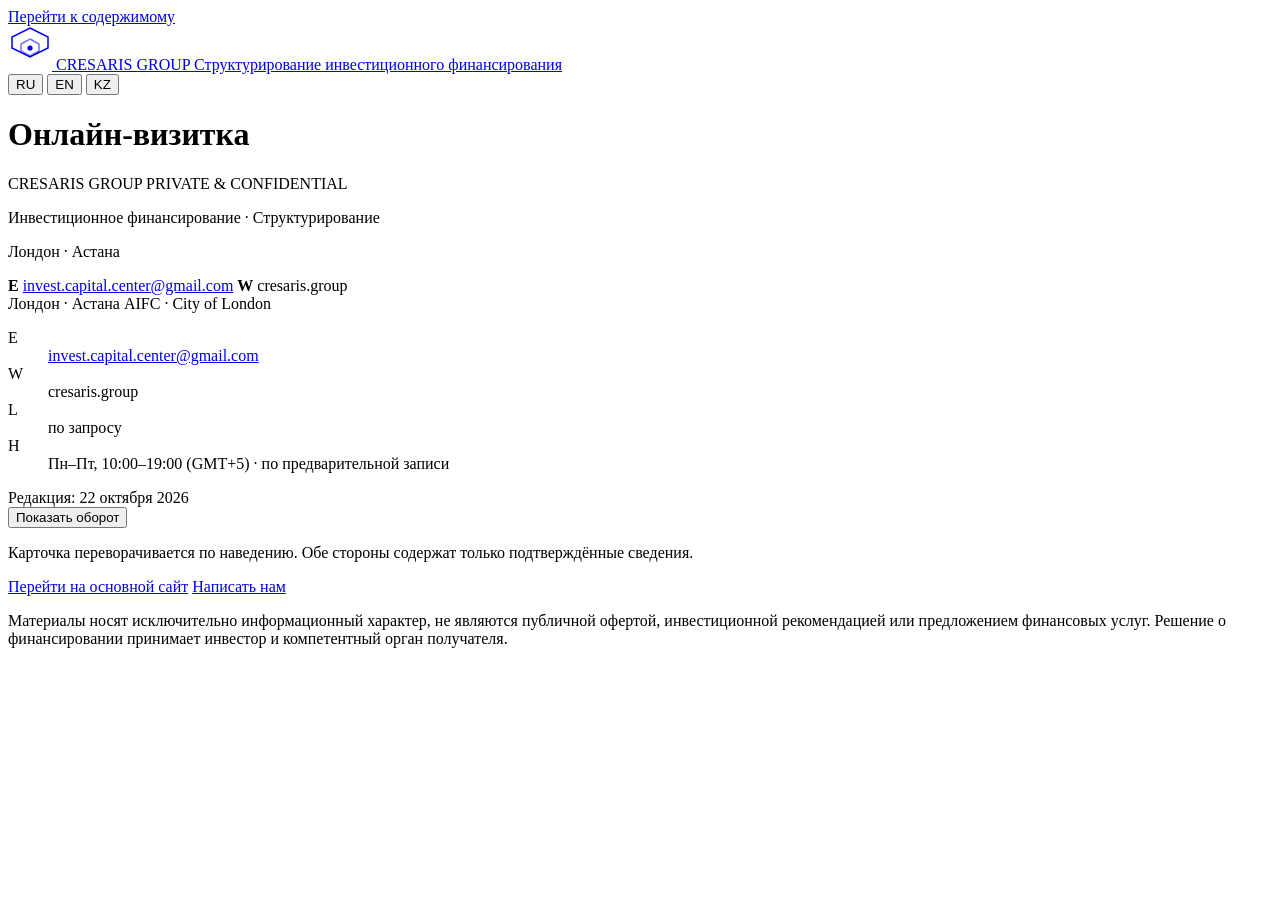
==== commit 3aeb7a09: "Add files via upload" ====
--- a/index.html
+++ b/index.html
@@ -1,823 +1,115 @@
-<!doctype html>
-<html lang="ru">
-<head>
-  <meta charset="utf-8">
-  <meta name="viewport" content="width=device-width, initial-scale=1">
-  <title>Cresaris Group — капитал для проектов от $35 млн | Astana</title>
-  <meta name="description" content="Cresaris Group — брокерский дом в Астане. Помогаем бизнесу привлекать финансирование от иностранных институциональных фондов: от первичного анализа до первого транша.">
-  <meta name="theme-color" content="#0e1f19">
-  <meta property="og:type" content="website">
-  <meta property="og:locale" content="ru_RU">
-  <meta property="og:site_name" content="Cresaris Group">
-  <meta property="og:title" content="Cresaris Group — маршрут капитала">
-  <meta property="og:description" content="Соединяем проекты в Евразии с иностранными институциональными фондами. Целевой размер сделки — от $35 млн до $1,5 млрд.">
-  <meta property="og:url" content="https://cresaris.group/">
-  <meta property="og:image" content="https://cresaris.group/assets/og-image.png">
-  <meta property="og:image:width" content="1200">
-  <meta property="og:image:height" content="630">
-  <meta property="og:image:alt" content="Cresaris Group — маршрут капитала">
-  <meta name="twitter:card" content="summary_large_image">
-  <link rel="icon" href="assets/favicon.svg" type="image/svg+xml">
-  <link rel="preload" href="assets/fonts.css" as="style">
-  <link rel="stylesheet" href="assets/fonts.css">
-  <link rel="stylesheet" href="assets/styles.css">
-  <script>document.documentElement.classList.add('js');</script>
-</head>
-<body id="top" data-page="home">
-  <svg class="svg-sprite" xmlns="http://www.w3.org/2000/svg" aria-hidden="true">
-    <symbol id="icon-arrow" viewBox="0 0 24 24"><path d="M7 17 17 7"/><path d="M7 7h10v10"/></symbol>
-    <symbol id="icon-search" viewBox="0 0 24 24"><circle cx="11" cy="11" r="7.5"/><path d="m20.5 20.5-4.2-4.2"/></symbol>
-    <symbol id="icon-layers" viewBox="0 0 24 24"><path d="m12.8 2.2-9.6 4.5a1 1 0 0 0 0 1.8l9.6 4.5a1 1 0 0 0 .8 0l9.6-4.5a1 1 0 0 0 0-1.8l-9.6-4.5a1 1 0 0 0-.8 0Z"/><path d="m22.4 12.7-9.6 4.5a1 1 0 0 1-.8 0l-9.6-4.5"/><path d="m22.4 17.7-9.6 4.5a1 1 0 0 1-.8 0l-9.6-4.5"/></symbol>
-    <symbol id="icon-network" viewBox="0 0 24 24"><circle cx="12" cy="5" r="2"/><circle cx="5" cy="19" r="2"/><circle cx="19" cy="19" r="2"/><path d="M12 7v4"/><path d="m7.5 17.5 2.5-3.5"/><path d="m16.5 17.5-2.5-3.5"/></symbol>
-    <symbol id="icon-file" viewBox="0 0 24 24"><path d="M14 2H6a2 2 0 0 0-2 2v16a2 2 0 0 0 2 2h12a2 2 0 0 0 2-2V8Z"/><path d="M14 2v6h6"/><path d="m9 15 2 2 4-4"/></symbol>
-    <symbol id="icon-handshake" viewBox="0 0 24 24"><path d="m11 17 2 2a1 1 0 1 0 3-3"/><path d="m14 14 2.5 2.5a1 1 0 1 0 3-3l-3.9-3.9a3 3 0 0 0-4.2 0l-.9.9a1 1 0 1 1-3-3l2.8-2.8a5.8 5.8 0 0 1 7.1-.9l.5.3a2 2 0 0 0 1.4.2L21 4"/><path d="m21 3 1 11h-2"/><path d="M3 3 2 14l6.5 6.5a1 1 0 1 0 3-3"/><path d="M3 4h8"/></symbol>
-    <symbol id="icon-activity" viewBox="0 0 24 24"><path d="M22 12h-4l-3 9L9 3l-3 9H2"/></symbol>
-    <symbol id="icon-zap" viewBox="0 0 24 24"><path d="M4 14a1 1 0 0 1-.8-1.6l9.9-10.2a.5.5 0 0 1 .9.5l-1.9 6a1 1 0 0 0 .9 1.3h7a1 1 0 0 1 .8 1.6l-9.9 10.2a.5.5 0 0 1-.9-.5l1.9-6a1 1 0 0 0-.9-1.3Z"/></symbol>
-    <symbol id="icon-sprout" viewBox="0 0 24 24"><path d="M7 20h10"/><path d="M10 20c5.5-2.5.8-6.4 3-10"/><path d="M9.5 9.4c1.1.8 1.8 2.2 2.3 3.7-2 .4-3.5.4-4.8-.3-1.2-.6-2.3-1.9-3-4.2 2.8-.5 4.4 0 5.5.8Z"/><path d="M14.1 6a7 7 0 0 0-1.1 4c1.9-.1 3.3-.6 4.3-1.4 1-1 1.6-2.3 1.7-4.6-2.7.1-4 1-4.9 2Z"/></symbol>
-    <symbol id="icon-truck" viewBox="0 0 24 24"><path d="M14 18V6a2 2 0 0 0-2-2H4a2 2 0 0 0-2 2v11a1 1 0 0 0 1 1h2"/><path d="M15 18H9"/><path d="M19 18h2a1 1 0 0 0 1-1v-3.7a1 1 0 0 0-.2-.6l-3.5-4.4A1 1 0 0 0 17.5 8H14"/><circle cx="17" cy="18" r="2"/><circle cx="7" cy="18" r="2"/></symbol>
-    <symbol id="icon-factory" viewBox="0 0 24 24"><path d="M2 20a2 2 0 0 0 2 2h16a2 2 0 0 0 2-2V8l-7 5V8l-7 5V4a2 2 0 0 0-2-2H4a2 2 0 0 0-2 2Z"/><path d="M17 18h1"/><path d="M12 18h1"/><path d="M7 18h1"/></symbol>
-    <symbol id="icon-pickaxe" viewBox="0 0 24 24"><path d="m14 13-7.5 7.5a2.1 2.1 0 0 1-3-3L11 10"/><path d="m16 16 6-6"/><path d="m8 8 6-6"/><path d="m9 7 8 8"/><path d="m21 11-8-8"/></symbol>
-    <symbol id="icon-building" viewBox="0 0 24 24"><rect width="16" height="20" x="4" y="2" rx="1.5"/><path d="M9 22v-4h6v4"/><path d="M8 6h.01"/><path d="M16 6h.01"/><path d="M12 6h.01"/><path d="M12 10h.01"/><path d="M12 14h.01"/><path d="M16 10h.01"/><path d="M16 14h.01"/><path d="M8 10h.01"/><path d="M8 14h.01"/></symbol>
-    <symbol id="icon-globe" viewBox="0 0 24 24"><circle cx="12" cy="12" r="9.5"/><path d="M12 2.5a14.5 14.5 0 0 0 0 19 14.5 14.5 0 0 0 0-19"/><path d="M2.5 12h19"/></symbol>
-    <symbol id="icon-mail" viewBox="0 0 24 24"><rect width="20" height="16" x="2" y="4" rx="2"/><path d="m22 7-8.9 5.7a2 2 0 0 1-2.1 0L2 7"/></symbol>
-    <symbol id="icon-phone" viewBox="0 0 24 24"><path d="M22 16.9v3a2 2 0 0 1-2.2 2 19.8 19.8 0 0 1-8.6-3.1 19.5 19.5 0 0 1-6-6A19.8 19.8 0 0 1 2.1 4.2 2 2 0 0 1 4.1 2h3a2 2 0 0 1 2 1.7c.1 1 .4 2 .7 2.9a2 2 0 0 1-.5 2.1L8.1 9.9a16 16 0 0 0 6 6l1.2-1.2a2 2 0 0 1 2.1-.5c.9.3 1.9.6 2.9.7a2 2 0 0 1 1.7 2Z"/></symbol>
-    <symbol id="icon-send" viewBox="0 0 24 24"><path d="m22 2-7 20-4-9-9-4Z"/><path d="M22 2 11 13"/></symbol>
-    <symbol id="icon-check" viewBox="0 0 24 24"><path d="M20 6 9 17l-5-5"/></symbol>
-    <symbol id="icon-lock" viewBox="0 0 24 24"><rect width="18" height="11" x="3" y="11" rx="2"/><path d="M7 11V7a5 5 0 0 1 10 0v4"/></symbol>
-  </svg>
-
-  <a class="skip-link" href="#main">Перейти к содержанию</a>
-
-  <header class="site-header" id="site-header">
-    <div class="container header-inner">
-      <a class="brand" href="#top" aria-label="Cresaris Group — на главную" data-i18n-aria-label="nav.home">
-        <svg class="brand-mark" viewBox="0 0 32 32" aria-hidden="true">
-          <circle cx="16" cy="16" r="14.5" fill="none" stroke="currentColor" stroke-width="1"/>
-          <ellipse cx="16" cy="16" rx="7.2" ry="14.5" fill="none" stroke="currentColor" stroke-width="1" opacity=".45"/>
-          <path d="M1.5 16h29" fill="none" stroke="currentColor" stroke-width="1" opacity=".45"/>
-          <circle cx="23.5" cy="8.5" r="1.8" fill="currentColor"/>
-        </svg>
-        <span class="brand-text">
-          <span class="brand-name">CRESARIS</span>
-          <span class="brand-sub">GROUP</span>
-        </span>
-      </a>
-
-      <nav class="site-nav" aria-label="Основная навигация" data-i18n-aria-label="nav.main">
-        <a href="#practice">Практика</a>
-        <a href="#terms">Условия</a>
-        <a href="#process">Процесс</a>
-        <a href="#sectors">Секторы</a>
-        <a href="#jurisdiction">AIFC</a>
-        <a href="#faq">Вопросы</a>
-      </nav>
-
-      <div class="header-tools">
-        <div class="lang-switch" role="group" aria-label="Язык сайта" data-i18n-skip>
-          <button type="button" class="lang-btn is-active" data-lang="ru" aria-pressed="true" lang="ru">RU</button>
-          <button type="button" class="lang-btn" data-lang="en" aria-pressed="false" lang="en">EN</button>
-          <button type="button" class="lang-btn" data-lang="kk" aria-pressed="false" lang="kk">KZ</button>
-        </div>
-        <a class="btn btn-small header-cta" href="#contact">
-          <span>Обсудить проект</span>
-          <svg class="icon" aria-hidden="true"><use href="#icon-arrow"></use></svg>
-        </a>
-      </div>
-
-      <button class="menu-toggle" type="button" aria-label="Открыть меню" aria-expanded="false" aria-controls="mobile-menu" data-i18n-aria-label="nav.open">
-        <span></span><span></span>
-      </button>
-    </div>
-  </header>
-
-  <div class="mobile-menu" id="mobile-menu" aria-hidden="true">
-    <div class="mobile-menu-inner">
-      <p class="mobile-menu-label">Навигация</p>
-      <nav class="mobile-nav" aria-label="Мобильная навигация" data-i18n-aria-label="nav.mobile">
-        <a href="#practice"><span>01</span>Практика</a>
-        <a href="#terms"><span>02</span>Условия</a>
-        <a href="#process"><span>03</span>Процесс</a>
-        <a href="#sectors"><span>04</span>Секторы</a>
-        <a href="#jurisdiction"><span>05</span>AIFC</a>
-        <a href="#faq"><span>06</span>Вопросы</a>
-      </nav>
-      <div class="mobile-menu-footer">
-        <a class="btn btn-brass" href="#contact">
-          <span>Обсудить проект</span>
-          <svg class="icon" aria-hidden="true"><use href="#icon-arrow"></use></svg>
-        </a>
-        <div class="mobile-contact">
-          <a href="mailto:invest.capital.center@gmail.com">invest.capital.center@gmail.com</a>
-          <a href="mailto:invest.capital.center@gmail.com?subject=Запрос%20звонка">Запросить звонок</a>
-        </div>
-      </div>
-    </div>
-  </div>
-
-  <main id="main">
-    <section class="hero" aria-labelledby="hero-title">
-      <div class="hero-grid-bg" aria-hidden="true"></div>
-      <div class="container hero-grid">
-        <div class="hero-copy">
-          <p class="eyebrow eyebrow-light reveal">Astana · AIFC · Cross-border capital</p>
-          <h1 class="hero-title reveal" id="hero-title" style="--d:.08s" data-i18n-html="home.hero.title">Прокладываем <em>маршрут</em> капитала.</h1>
-          <p class="hero-lede reveal" style="--d:.16s">Cresaris Group — брокерский дом, который соединяет бизнес с иностранными институциональными фондами. От первичного анализа до первого транша.</p>
-          <div class="hero-actions reveal" style="--d:.24s">
-            <a class="btn btn-brass" href="#contact">
-              <span>Обсудить проект</span>
-              <svg class="icon" aria-hidden="true"><use href="#icon-arrow"></use></svg>
-            </a>
-            <a class="btn btn-ghost-light" href="#process">
-              <span>Как мы работаем</span>
-            </a>
-          </div>
-          <p class="hero-meta reveal" style="--d:.32s">
-            <span>NDA before data</span>
-            <span>KYC / AML by design</span>
-            <span>English law structuring</span>
-          </p>
-        </div>
-
-        <figure class="route-card reveal" style="--d:.2s" data-route-card aria-label="Интерактивный глобус маршрутов капитала: Астана, Москва, Лондон, Гонконг, Франкфурт, Дубай и Сингапур" data-i18n-aria-label="home.globe.aria">
-          <div class="route-meta">
-            <span>Capital routes</span>
-            <span class="route-time">Astana <time data-astana-time>--:--</time></span>
-          </div>
-          <div class="route-canvas" data-globe-canvas>
-            <svg class="route-svg" viewBox="0 0 600 600" role="img" aria-hidden="true" data-globe>
-              <defs>
-                <radialGradient id="globe-fill" cx="36%" cy="30%" r="78%">
-                  <stop offset="0" stop-color="#1d342b"/>
-                  <stop offset=".62" stop-color="#11241d"/>
-                  <stop offset="1" stop-color="#08120f"/>
-                </radialGradient>
-                <radialGradient id="globe-glow" cx="50%" cy="50%" r="50%">
-                  <stop offset=".72" stop-color="#b58a4f" stop-opacity="0"/>
-                  <stop offset=".94" stop-color="#b58a4f" stop-opacity=".12"/>
-                  <stop offset="1" stop-color="#b58a4f" stop-opacity="0"/>
-                </radialGradient>
-              </defs>
-              <circle class="globe-aura" cx="300" cy="300" r="284" fill="url(#globe-glow)"/>
-              <circle class="globe-sphere" cx="300" cy="300" r="250" fill="url(#globe-fill)"/>
-              <g class="route-fallback" data-globe-fallback>
-                <g class="route-globe">
-                  <circle cx="300" cy="300" r="250"/>
-                  <circle cx="300" cy="300" r="190"/>
-                  <circle cx="300" cy="300" r="130"/>
-                  <ellipse cx="300" cy="300" rx="90" ry="250"/>
-                  <ellipse cx="300" cy="300" rx="170" ry="250"/>
-                  <ellipse cx="300" cy="300" rx="240" ry="250"/>
-                  <ellipse cx="300" cy="300" rx="250" ry="90"/>
-                  <ellipse cx="300" cy="300" rx="250" ry="170"/>
-                  <ellipse cx="300" cy="300" rx="250" ry="240"/>
-                  <ellipse cx="300" cy="300" rx="250" ry="95" transform="rotate(-24 300 300)"/>
-                </g>
-                <g class="route-path">
-                  <path d="M300 300 C 240 230 180 170 120 120"/>
-                  <path d="M300 300 C 360 240 420 190 470 150"/>
-                  <path d="M300 300 C 370 360 430 420 460 470"/>
-                  <path d="M300 300 C 230 360 180 420 150 460"/>
-                  <path d="M300 300 C 292 240 287 180 285 120"/>
-                  <path d="M300 300 C 372 318 452 354 520 392"/>
-                </g>
-                <g class="route-node">
-                  <circle cx="120" cy="120" r="4"/>
-                  <circle cx="470" cy="150" r="4"/>
-                  <circle cx="460" cy="470" r="4"/>
-                  <circle cx="150" cy="460" r="4"/>
-                  <circle cx="285" cy="120" r="4"/>
-                  <circle cx="520" cy="392" r="4"/>
-                </g>
-                <circle class="route-center-pulse" cx="300" cy="300" r="18"/>
-                <circle class="route-center" cx="300" cy="300" r="5"/>
-                <path class="route-cross" d="M275 300h50M300 275v50"/>
-                <g class="route-labels">
-                  <text x="116" y="100" text-anchor="middle">LONDON</text>
-                  <text x="474" y="132" text-anchor="middle">FRANKFURT</text>
-                  <text x="464" y="495" text-anchor="middle">DUBAI</text>
-                  <text x="148" y="485" text-anchor="middle">SINGAPORE</text>
-                  <text x="520" y="418" text-anchor="middle">HONG KONG</text>
-                  <text x="285" y="100" text-anchor="middle">MOSCOW</text>
-                  <text x="318" y="330" text-anchor="start" class="route-label-astana">ASTANA</text>
-                </g>
-              </g>
-              <g class="globe-scene" data-globe-scene>
-                <g class="globe-grid" data-globe-grid></g>
-                <g class="route-path" data-globe-routes></g>
-                <g class="globe-cities" data-globe-cities></g>
-                <g class="globe-labels" data-globe-labels></g>
-              </g>
-              <rect class="globe-hit" x="0" y="0" width="600" height="600" fill="transparent" pointer-events="all" data-globe-hit/>
-            </svg>
-          </div>
-          <figcaption class="route-caption">
-            <span>51.1694° N / 71.4491° E</span>
-            <span>Source → structure → capital</span>
-          </figcaption>
-        </figure>
-      </div>
-
-      <div class="container">
-        <dl class="hero-stats reveal">
-          <div class="stat">
-            <dt>Целевой размер</dt>
-            <dd>$35M — $1.5B</dd>
-          </div>
-          <div class="stat">
-            <dt>Структура</dt>
-            <dd>6 траншей</dd>
-          </div>
-          <div class="stat">
-            <dt>Стоимость капитала</dt>
-            <dd>5–8%</dd>
-          </div>
-          <div class="stat">
-            <dt>Горизонт</dt>
-            <dd>до 5 лет</dd>
-          </div>
-        </dl>
-      </div>
-    </section>
-
-    <div class="marquee" aria-hidden="true">
-      <div class="marquee-track">
-        <span>Institutional capital</span><i></i>
-        <span>Project finance</span><i></i>
-        <span>Cross-border structuring</span><i></i>
-        <span>Due diligence</span><i></i>
-        <span>Astana</span><i></i>
-        <span>Moscow</span><i></i>
-        <span>London</span><i></i>
-        <span>Hong Kong</span><i></i>
-        <span>Dubai</span><i></i>
-        <span>Singapore</span><i></i>
-        <span>Institutional capital</span><i></i>
-        <span>Project finance</span><i></i>
-        <span>Cross-border structuring</span><i></i>
-        <span>Due diligence</span><i></i>
-        <span>Astana</span><i></i>
-        <span>Moscow</span><i></i>
-        <span>London</span><i></i>
-        <span>Hong Kong</span><i></i>
-        <span>Dubai</span><i></i>
-        <span>Singapore</span><i></i>
-      </div>
-    </div>
-
-    <section class="section section-paper" id="about">
-      <div class="container">
-        <div class="section-head about-head">
-          <p class="eyebrow reveal"><span>01</span> Позиция</p>
-          <h2 class="display reveal" style="--d:.06s" data-i18n-html="home.about.title">Мы не обещаем капитал.<br>Мы делаем проект <em>к нему готовым.</em></h2>
-        </div>
-        <div class="about-grid">
-          <div class="about-copy reveal" style="--d:.1s">
-            <p class="lede">Институциональный инвестор видит тысячи проектов. До инвестиционного комитета доходят единицы. Наша работа — сократить этот путь и снять вопросы, которые обычно остаются без ответа.</p>
-            <p>Cresaris Group работает на стороне проекта: проверяет экономику, собирает структуру, готовит data room и ведёт сделку до закрытия. Мы не заменяем фонд и не принимаем инвестиционное решение — мы делаем так, чтобы это решение стало возможным.</p>
-            <a class="text-link" href="#process">Посмотреть процесс <svg class="icon" aria-hidden="true"><use href="#icon-arrow"></use></svg></a>
-          </div>
-          <aside class="about-facts reveal" style="--d:.16s" aria-label="Ключевые факты" data-i18n-aria-label="home.about.factsAria">
-            <div class="fact">
-              <span class="fact-label">Фокус</span>
-              <span class="fact-value">Сделки от $35 млн</span>
-            </div>
-            <div class="fact">
-              <span class="fact-label">География</span>
-              <span class="fact-value">Центральная Азия · Евразия · международные юрисдикции</span>
-            </div>
-            <div class="fact">
-              <span class="fact-label">Языки</span>
-              <span class="fact-value">Русский · Қазақша · English</span>
-            </div>
-            <div class="fact">
-              <span class="fact-label">Принцип</span>
-              <span class="fact-value">Compliance before capital</span>
-            </div>
-          </aside>
-        </div>
-        <blockquote class="pull-quote reveal">
-          <p>«Капитал приходит туда, где снижена неопределённость».</p>
-          <cite>Cresaris Group · Investment philosophy</cite>
-        </blockquote>
-      </div>
-    </section>
-
-    <section class="section section-paper-2" id="practice">
-      <div class="container">
-        <div class="section-head split">
-          <div>
-            <p class="eyebrow reveal"><span>02</span> Практика</p>
-            <h2 class="display reveal" style="--d:.06s" data-i18n-html="home.practice.title">От идеи до транша — <em>шесть функций.</em></h2>
-          </div>
-          <p class="section-intro reveal" style="--d:.12s">Закрываем разрыв между проектом и требованиями институционального инвестора. Работаем как внешний investment desk — до, во время и после сделки.</p>
-        </div>
-        <div class="service-grid">
-          <article class="service-card reveal">
-            <div class="service-top">
-              <span class="service-num">01</span>
-              <svg class="icon service-icon" aria-hidden="true"><use href="#icon-search"></use></svg>
-            </div>
-            <h3>Pre-screening</h3>
-            <p>Проверяем экономику проекта, модель, обеспеченность и реалистичность сроков. Отсекаем то, что не пройдёт инвестиционный комитет.</p>
-            <span class="service-arrow"><svg class="icon" aria-hidden="true"><use href="#icon-arrow"></use></svg></span>
-          </article>
-          <article class="service-card reveal" style="--d:.06s">
-            <div class="service-top">
-              <span class="service-num">02</span>
-              <svg class="icon service-icon" aria-hidden="true"><use href="#icon-layers"></use></svg>
-            </div>
-            <h3>Structuring</h3>
-            <p>Собираем финансовую и юридическую архитектуру: инструмент, транши, ковенанты, денежный поток и юрисдикцию.</p>
-            <span class="service-arrow"><svg class="icon" aria-hidden="true"><use href="#icon-arrow"></use></svg></span>
-          </article>
-          <article class="service-card reveal" style="--d:.12s">
-            <div class="service-top">
-              <span class="service-num">03</span>
-              <svg class="icon service-icon" aria-hidden="true"><use href="#icon-network"></use></svg>
-            </div>
-            <h3>Fund matching</h3>
-            <p>Подбираем фонды и family offices под сектор, чек и риск-профиль. Работаем с профилем инвестора, а не с массовой рассылкой.</p>
-            <span class="service-arrow"><svg class="icon" aria-hidden="true"><use href="#icon-arrow"></use></svg></span>
-          </article>
-          <article class="service-card reveal">
-            <div class="service-top">
-              <span class="service-num">04</span>
-              <svg class="icon service-icon" aria-hidden="true"><use href="#icon-file"></use></svg>
-            </div>
-            <h3>Due diligence</h3>
-            <p>Координируем финансовый, юридический и технический аудит. Готовим data room и отвечаем на вопросы инвесторов.</p>
-            <span class="service-arrow"><svg class="icon" aria-hidden="true"><use href="#icon-arrow"></use></svg></span>
-          </article>
-          <article class="service-card reveal" style="--d:.06s">
-            <div class="service-top">
-              <span class="service-num">05</span>
-              <svg class="icon service-icon" aria-hidden="true"><use href="#icon-handshake"></use></svg>
-            </div>
-            <h3>Execution</h3>
-            <p>Ведём переговоры, term sheet, документацию и закрытие. Сопровождаем KYC/AML и банковский комплаенс.</p>
-            <span class="service-arrow"><svg class="icon" aria-hidden="true"><use href="#icon-arrow"></use></svg></span>
-          </article>
-          <article class="service-card reveal" style="--d:.12s">
-            <div class="service-top">
-              <span class="service-num">06</span>
-              <svg class="icon service-icon" aria-hidden="true"><use href="#icon-activity"></use></svg>
-            </div>
-            <h3>Monitoring</h3>
-            <p>Помогаем с отчётностью и контролем исполнения после первого транша. Остаёмся рядом до финальной выборки.</p>
-            <span class="service-arrow"><svg class="icon" aria-hidden="true"><use href="#icon-arrow"></use></svg></span>
-          </article>
-        </div>
-      </div>
-    </section>
-
-    <section class="section section-dark" id="terms">
-      <div class="container">
-        <div class="section-head split">
-          <div>
-            <p class="eyebrow eyebrow-light reveal"><span>03</span> Рамка</p>
-            <h2 class="display light reveal" style="--d:.06s" data-i18n-html="home.terms.title">Структура, которую <em>понимает инвестор.</em></h2>
-          </div>
-          <p class="section-intro light reveal" style="--d:.12s">Ориентировочные параметры рамочной сделки. Финальные условия фиксируются в term sheet после due diligence и комплаенса.</p>
-        </div>
-        <div class="terms-layout">
-          <div class="terms-aside reveal">
-            <p class="mono-label">Indicative terms</p>
-            <p>Мы не подгоняем проект под шаблон. Сумма, график и обеспечение собираются вокруг денежного потока и риска конкретного проекта.</p>
-            <a class="btn btn-brass" href="#contact">
-              <span>Запросить условия</span>
-              <svg class="icon" aria-hidden="true"><use href="#icon-arrow"></use></svg>
-            </a>
-          </div>
-          <dl class="terms-list reveal" style="--d:.1s">
-            <div>
-              <dt>Целевой размер проекта</dt>
-              <dd>$35M — $1.5B</dd>
-            </div>
-            <div>
-              <dt>Инструмент</dt>
-              <dd>Unsecured targeted investment</dd>
-            </div>
-            <div>
-              <dt>Срок</dt>
-              <dd>до 5 лет</dd>
-            </div>
-            <div>
-              <dt>Стоимость капитала</dt>
-              <dd>5–8% годовых</dd>
-            </div>
-            <div>
-              <dt>Выборка</dt>
-              <dd>6 равных траншей</dd>
-            </div>
-            <div>
-              <dt>Первый транш</dt>
-              <dd>1–1,5 месяца после закрытия</dd>
-            </div>
-            <div>
-              <dt>Начало выплат</dt>
-              <dd>через 3–6 месяцев</dd>
-            </div>
-            <div>
-              <dt>Комиссия за организацию</dt>
-              <dd>3% (USD)</dd>
-            </div>
-            <div>
-              <dt>Аванс на структурирование</dt>
-              <dd>от $50 000</dd>
-            </div>
-          </dl>
-        </div>
-        <p class="disclaimer reveal">Параметры носят ориентировочный характер и не являются офертой. Сумма аванса, график, комиссии и обеспечительные условия зависят от масштаба и сложности сделки и раскрываются до подписания. Финансирование не гарантируется и предоставляется исключительно по решению инвестора.</p>
-        <span class="terms-watermark" aria-hidden="true">CG</span>
-      </div>
-    </section>
-
-    <section class="section section-paper" id="process">
-      <div class="container">
-        <div class="section-head split">
-          <div>
-            <p class="eyebrow reveal"><span>04</span> Процесс</p>
-            <h2 class="display reveal" style="--d:.06s" data-i18n-html="home.process.title">Пять шагов. <em>Один маршрут.</em></h2>
-          </div>
-          <p class="section-intro reveal" style="--d:.12s">Прозрачный процесс с понятными точками контроля. На каждом этапе вы знаете, что происходит, кто принимает решение и что нужно сделать дальше.</p>
-        </div>
-        <ol class="process-list">
-          <li class="process-step reveal">
-            <span class="step-num">01</span>
-            <div class="step-body">
-              <div class="step-top">
-                <h3>Знакомство и NDA</h3>
-                <span class="step-time">1–2 недели</span>
-              </div>
-              <p>Обсуждаем проект, цели и параметры. Подписываем NDA до передачи чувствительных данных.</p>
-            </div>
-          </li>
-          <li class="process-step reveal">
-            <span class="step-num">02</span>
-            <div class="step-body">
-              <div class="step-top">
-                <h3>Pre-screening</h3>
-                <span class="step-time">1–2 недели</span>
-              </div>
-              <p>Анализируем модель, рынок, команду и структуру. Даём заключение: идём дальше или нет.</p>
-            </div>
-          </li>
-          <li class="process-step reveal">
-            <span class="step-num">03</span>
-            <div class="step-body">
-              <div class="step-top">
-                <h3>Структурирование</h3>
-                <span class="step-time">2–4 недели</span>
-              </div>
-              <p>Формируем term sheet, финансовую модель, схему траншей и пакет документов для инвестора.</p>
-            </div>
-          </li>
-          <li class="process-step reveal">
-            <span class="step-num">04</span>
-            <div class="step-body">
-              <div class="step-top">
-                <h3>Due diligence и compliance</h3>
-                <span class="step-time">4–8 недель</span>
-              </div>
-              <p>Проходим аудит, KYC/AML, санкционный скрининг и инвестиционный комитет фонда.</p>
-            </div>
-          </li>
-          <li class="process-step reveal">
-            <span class="step-num">05</span>
-            <div class="step-body">
-              <div class="step-top">
-                <h3>Закрытие и первый транш</h3>
-                <span class="step-time">1–1,5 месяца</span>
-              </div>
-              <p>Подписываем документы, открываем счёт и сопровождаем перевод. После закрытия — отчётность и мониторинг.</p>
-            </div>
-          </li>
-        </ol>
-        <p class="note reveal">Сроки ориентировочные и зависят от готовности проекта, скорости комплаенса и решения инвестиционного комитета.</p>
-      </div>
-    </section>
-
-    <section class="section section-paper-2" id="sectors">
-      <div class="container">
-        <div class="section-head split">
-          <div>
-            <p class="eyebrow reveal"><span>05</span> Секторы</p>
-            <h2 class="display reveal" style="--d:.06s" data-i18n-html="home.sectors.title">Говорим на языке <em>инвестора.</em></h2>
-          </div>
-          <p class="section-intro reveal" style="--d:.12s">Фокусируемся на капиталоёмких проектах с понятной экономикой и спросом на международном рынке.</p>
-        </div>
-        <div class="sector-grid">
-          <article class="sector-card reveal">
-            <svg class="icon sector-icon" aria-hidden="true"><use href="#icon-zap"></use></svg>
-            <h3>Энергетика и инфраструктура</h3>
-            <p>Генерация, сети, промышленная инфраструктура и проекты устойчивого развития.</p>
-            <span class="sector-index">01</span>
-          </article>
-          <article class="sector-card reveal" style="--d:.04s">
-            <svg class="icon sector-icon" aria-hidden="true"><use href="#icon-sprout"></use></svg>
-            <h3>Агропромышленный комплекс</h3>
-            <p>Переработка, хранение, ирригация и экспортные цепочки с добавленной стоимостью.</p>
-            <span class="sector-index">02</span>
-          </article>
-          <article class="sector-card reveal" style="--d:.08s">
-            <svg class="icon sector-icon" aria-hidden="true"><use href="#icon-truck"></use></svg>
-            <h3>Логистика и транспорт</h3>
-            <p>Транспортные коридоры, терминалы, склады и сервисы на маршрутах Евразии.</p>
-            <span class="sector-index">03</span>
-          </article>
-          <article class="sector-card reveal">
-            <svg class="icon sector-icon" aria-hidden="true"><use href="#icon-factory"></use></svg>
-            <h3>Промышленность</h3>
-            <p>Производство, локализация, импортозамещение и промышленная кооперация.</p>
-            <span class="sector-index">04</span>
-          </article>
-          <article class="sector-card reveal" style="--d:.04s">
-            <svg class="icon sector-icon" aria-hidden="true"><use href="#icon-pickaxe"></use></svg>
-            <h3>Горнодобывающий сектор</h3>
-            <p>Добыча, переработка и сервисная инфраструктура для сырьевых проектов.</p>
-            <span class="sector-index">05</span>
-          </article>
-          <article class="sector-card reveal" style="--d:.08s">
-            <svg class="icon sector-icon" aria-hidden="true"><use href="#icon-building"></use></svg>
-            <h3>Недвижимость и девелопмент</h3>
-            <p>Коммерческие объекты, индустриальные парки и проекты с арендным потоком.</p>
-            <span class="sector-index">06</span>
-          </article>
-        </div>
-      </div>
-    </section>
-
-    <section class="section section-dark jurisdiction" id="jurisdiction">
-      <div class="container">
-        <div class="jurisdiction-grid">
-          <div class="jurisdiction-copy">
-            <p class="eyebrow eyebrow-light reveal"><span>06</span> Юрисдикция</p>
-            <h2 class="display light reveal" style="--d:.06s" data-i18n-html="home.jurisdiction.title">Астана — не периферия.<br><em>Это перекрёсток.</em></h2>
-            <p class="lede light reveal" style="--d:.12s">Международный финансовый центр «Астана» работает по принципам английского права, с собственным судом и регулятором AFSA. Здесь встречаются капитал из Европы, Ближнего Востока и Азии и проекты Центральной Азии.</p>
-            <p class="reveal" style="--d:.16s">Для инвестора это означает привычную правовую среду и понятную структуру сделки. Для проекта — доступ к международному капиталу без потери локальной экспертизы.</p>
-            <div class="jurisdiction-links reveal" style="--d:.2s">
-              <a class="text-link light" href="https://aifc.kz/" target="_blank" rel="noopener">AIFC <svg class="icon" aria-hidden="true"><use href="#icon-arrow"></use></svg></a>
-              <a class="text-link light" href="https://afsa.aifc.kz/" target="_blank" rel="noopener">Публичный реестр AFSA <svg class="icon" aria-hidden="true"><use href="#icon-arrow"></use></svg></a>
-            </div>
-          </div>
-          <div class="jurisdiction-stats">
-            <div class="jstat reveal">
-              <span class="jstat-value">68</span>
-              <span class="jstat-label">управляющих фондами и активами в AIFC</span>
-            </div>
-            <div class="jstat reveal" style="--d:.06s">
-              <span class="jstat-value">$3B+</span>
-              <span class="jstat-label">объём активов под управлением</span>
-            </div>
-            <div class="jstat reveal" style="--d:.12s">
-              <span class="jstat-value">EN</span>
-              <span class="jstat-label">английское право и собственный суд</span>
-            </div>
-          </div>
-        </div>
-        <p class="source reveal">Источник: данные AIFC, конец 2025 года. Проверка лицензий и разрешённых видов деятельности контрагентов — в публичном реестре AFSA. Cresaris Group не является органом AIFC.</p>
-      </div>
-    </section>
-
-    <section class="section section-paper" id="who">
-      <div class="container">
-        <div class="section-head who-head">
-          <p class="eyebrow reveal"><span>07</span> Стороны сделки</p>
-          <h2 class="display reveal" style="--d:.06s" data-i18n-html="home.who.title">Две стороны. <em>Один интерес.</em></h2>
-        </div>
-        <div class="who-grid">
-          <article class="who-card reveal">
-            <p class="mono-label">Для проектов</p>
-            <h3>Если у вас есть экономика, а не только идея.</h3>
-            <ul class="dash-list">
-              <li>Проект от $35 млн с понятным денежным потоком</li>
-              <li>Готовность к аудиту, KYC/AML и раскрытию бенефициаров</li>
-              <li>Собственник или sponsor с mandate на переговоры</li>
-              <li>Горизонт финансирования до 5 лет</li>
-            </ul>
-            <a class="text-link" href="#contact">Обсудить проект <svg class="icon" aria-hidden="true"><use href="#icon-arrow"></use></svg></a>
-          </article>
-          <article class="who-card who-card-dark reveal" style="--d:.08s">
-            <p class="mono-label light">Для фондов</p>
-            <h3>Если вы ищете сделки в Центральной Азии.</h3>
-            <ul class="dash-list light">
-              <li>Локальный sourcing и первичный отбор</li>
-              <li>Секторная экспертиза и доступ к sponsor'ам</li>
-              <li>Сопровождение до closing и после</li>
-              <li>Прозрачный data room и compliance-файл</li>
-            </ul>
-            <a class="text-link light" href="mailto:invest.capital.center@gmail.com?subject=Запрос%20pipeline">Запросить pipeline <svg class="icon" aria-hidden="true"><use href="#icon-arrow"></use></svg></a>
-          </article>
-        </div>
-        <div class="fund-pool reveal" aria-labelledby="fund-pool-title">
-          <div class="fund-pool-head">
-            <div>
-              <p class="mono-label">Финансирование</p>
-              <h3 id="fund-pool-title" data-i18n-html="home.funds.title">Международные фонды</h3>
-              <p>Работаем с международными фондами и институциональными инвесторами. Состав пула формируется под каждую сделку.</p>
-            </div>
-          </div>
-        </div>
-      </div>
-    </section>
-
-    <section class="section section-paper-2" id="faq">
-      <div class="container faq-layout">
-        <div class="faq-intro">
-          <p class="eyebrow reveal"><span>08</span> Вопросы</p>
-          <h2 class="display reveal" style="--d:.06s" data-i18n-html="home.faq.title">Коротко <em>о главном.</em></h2>
-          <p class="section-intro reveal" style="--d:.12s">Если вашего вопроса нет в списке, напишите нам. Ответим честно — даже если ответ «не подходит».</p>
-        </div>
-        <div class="faq-list">
-          <details class="faq-item reveal">
-            <summary>Какие проекты вы рассматриваете?<span class="faq-icon" aria-hidden="true"></span></summary>
-            <div class="faq-answer"><p>Проекты от $35 млн с понятной бизнес-моделью и горизонтом до 5 лет. Приоритет — энергетика, инфраструктура, АПК, логистика, промышленность, горнодобыча и недвижимость. Решение по каждому проекту индивидуально.</p></div>
-          </details>
-          <details class="faq-item reveal">
-            <summary>Гарантируете ли вы финансирование?<span class="faq-icon" aria-hidden="true"></span></summary>
-            <div class="faq-answer"><p>Нет. Решение принимает инвестор после due diligence, KYC/AML и инвестиционного комитета. Мы отвечаем за качество подготовки и процесс, но не за решение фонда. Любые обещания гарантированного капитала — повод насторожиться.</p></div>
-          </details>
-          <details class="faq-item reveal">
-            <summary>Работаете ли вы с проектами из России?<span class="faq-icon" aria-hidden="true"></span></summary>
-            <div class="faq-answer"><p>Каждая юрисдикция и структура проверяются на соответствие применимому праву, санкционным режимам и политикам фондов. Решение принимается индивидуально; гарантий нет. Мы не обходим ограничения и не структурируем сделки, направленные на их нарушение.</p></div>
-          </details>
-          <details class="faq-item reveal">
-            <summary>Какие документы нужны на старте?<span class="faq-icon" aria-hidden="true"></span></summary>
-            <div class="faq-answer"><p>Краткий teaser, финансовая модель или бюджет, юридические документы по проекту и информация о бенефициарах. Полный список раскрывается после NDA и зависит от стадии проекта.</p></div>
-          </details>
-          <details class="faq-item reveal">
-            <summary>Сколько стоит сопровождение?<span class="faq-icon" aria-hidden="true"></span></summary>
-            <div class="faq-answer"><p>Комиссия за организацию — 3% от суммы сделки (USD). Аванс на анализ и структурирование — от $50 000. Точные условия фиксируются в договоре; расходы на аудит и юридическое сопровождение обсуждаются отдельно.</p></div>
-          </details>
-          <details class="faq-item reveal">
-            <summary>Сколько занимает сделка?<span class="faq-icon" aria-hidden="true"></span></summary>
-            <div class="faq-answer"><p>Ориентировочно от 3 до 6 месяцев — в зависимости от готовности проекта, скорости due diligence и комплаенса. Первый транш обычно поступает через 1–1,5 месяца после закрытия.</p></div>
-          </details>
-          <details class="faq-item reveal">
-            <summary>Кто ваши инвесторы?<span class="faq-icon" aria-hidden="true"></span></summary>
-            <div class="faq-answer"><p>Международные фонды и институциональные инвесторы. Конкретный пул формируется под сделку; имена и мандаты раскрываются в процессе, в рамках NDA.</p></div>
-          </details>
-          <details class="faq-item reveal">
-            <summary>Как обеспечивается конфиденциальность?<span class="faq-icon" aria-hidden="true"></span></summary>
-            <div class="faq-answer"><p>NDA до передачи чувствительных данных, ограниченный data room и доступ по принципу need-to-know. Мы не публикуем проекты и не передаём материалы третьим лицам без письменного согласия.</p></div>
-          </details>
-        </div>
-      </div>
-    </section>
-
-    <section class="section section-dark contact" id="contact">
-      <div class="container contact-grid">
-        <div class="contact-intro">
-          <p class="eyebrow eyebrow-light reveal"><span>09</span> Контакт</p>
-          <h2 class="display light reveal" style="--d:.06s" data-i18n-html="home.contact.title">Расскажите о проекте.<br><em>Начнём с главного.</em></h2>
-          <p class="lede light reveal" style="--d:.12s">Коротко опишите проект и ожидаемую сумму. Мы вернёмся в течение двух рабочих дней и предложим следующий шаг.</p>
-          <div class="contact-channels reveal" style="--d:.16s">
-            <a href="mailto:invest.capital.center@gmail.com">
-              <svg class="icon" aria-hidden="true"><use href="#icon-mail"></use></svg>
-              <span>invest.capital.center@gmail.com</span>
-            </a>
-            <a href="mailto:invest.capital.center@gmail.com?subject=Запрос%20звонка">
-              <svg class="icon" aria-hidden="true"><use href="#icon-phone"></use></svg>
-              <span>Запросить звонок</span>
-            </a>
-            <a href="mailto:invest.capital.center@gmail.com?subject=Запрос%20Telegram">
-              <svg class="icon" aria-hidden="true"><use href="#icon-send"></use></svg>
-              <span>Telegram — по запросу</span>
-            </a>
-            <p class="contact-address">Астана, Международный финансовый центр «Астана»</p>
-          </div>
-          <div class="contact-note reveal" style="--d:.2s">
-            <svg class="icon" aria-hidden="true"><use href="#icon-lock"></use></svg>
-            <p>Материалы передаются только после NDA. Мы не запрашиваем предоплату через мессенджеры и не ведём переговоры вне официальных каналов.</p>
-          </div>
-        </div>
-
-        <form class="contact-form reveal" id="contact-form" novalidate style="--d:.1s">
-          <div class="field-row">
-            <div class="field">
-              <label for="name">Имя <span aria-hidden="true">*</span></label>
-              <input id="name" name="name" type="text" autocomplete="name" required placeholder="Как к вам обращаться" data-i18n-placeholder="form.name.placeholder">
-              <p class="field-error" id="name-error" aria-live="polite"></p>
-            </div>
-            <div class="field">
-              <label for="company">Компания <span aria-hidden="true">*</span></label>
-              <input id="company" name="company" type="text" autocomplete="organization" required placeholder="Название компании" data-i18n-placeholder="form.company.placeholder">
-              <p class="field-error" id="company-error" aria-live="polite"></p>
-            </div>
-          </div>
-          <div class="field-row">
-            <div class="field">
-              <label for="email">Email <span aria-hidden="true">*</span></label>
-              <input id="email" name="email" type="email" autocomplete="email" required placeholder="name@company.com">
-              <p class="field-error" id="email-error" aria-live="polite"></p>
-            </div>
-            <div class="field">
-              <label for="phone">Телефон или Telegram</label>
-              <input id="phone" name="phone" type="tel" autocomplete="tel" placeholder="+7 ___ ___ __ __">
-              <p class="field-error" id="phone-error" aria-live="polite"></p>
-            </div>
-          </div>
-          <div class="field-row">
-            <div class="field">
-              <label for="amount">Сумма проекта <span aria-hidden="true">*</span></label>
-              <select id="amount" name="amount" required>
-                <option value="">Выберите диапазон</option>
-                <option value="до $35 млн">до $35 млн</option>
-                <option value="$35–100 млн">$35–100 млн</option>
-                <option value="$100–500 млн">$100–500 млн</option>
-                <option value="$500 млн — $1,5 млрд">$500 млн — $1,5 млрд</option>
-                <option value="более $1,5 млрд">более $1,5 млрд</option>
-                <option value="пока не определена">пока не определена</option>
-              </select>
-              <p class="field-error" id="amount-error" aria-live="polite"></p>
-            </div>
-            <div class="field">
-              <label for="sector">Сектор <span aria-hidden="true">*</span></label>
-              <select id="sector" name="sector" required>
-                <option value="">Выберите сектор</option>
-                <option value="Энергетика и инфраструктура">Энергетика и инфраструктура</option>
-                <option value="Агропромышленный комплекс">Агропромышленный комплекс</option>
-                <option value="Логистика и транспорт">Логистика и транспорт</option>
-                <option value="Промышленность">Промышленность</option>
-                <option value="Горнодобывающий сектор">Горнодобывающий сектор</option>
-                <option value="Недвижимость и девелопмент">Недвижимость и девелопмент</option>
-                <option value="Другое">Другое</option>
-              </select>
-              <p class="field-error" id="sector-error" aria-live="polite"></p>
-            </div>
-          </div>
-          <div class="field">
-            <label for="message">О проекте</label>
-            <textarea id="message" name="message" rows="3" placeholder="Стадия, география, цель финансирования" data-i18n-placeholder="form.message.placeholder"></textarea>
-          </div>
-          <div class="consent">
-            <input id="consent" name="consent" type="checkbox" required>
-            <label for="consent" data-i18n-html="form.consent">Я согласен с <a href="privacy.html">политикой конфиденциальности</a> и обработкой данных для ответа на запрос.</label>
-          </div>
-          <p class="field-error consent-error" id="consent-error" aria-live="polite"></p>
-          <button class="btn btn-brass btn-submit" type="submit">
-            <span>Отправить заявку</span>
-            <svg class="icon" aria-hidden="true"><use href="#icon-arrow"></use></svg>
-          </button>
-          <p class="form-status" id="form-status" role="status" aria-live="polite"></p>
-          <p class="form-note">Отправка не является офертой или гарантией финансирования. Все сделки проходят due diligence и комплаенс.</p>
-        </form>
-      </div>
-    </section>
-  </main>
-
-  <footer class="site-footer">
-    <div class="container footer-top">
-      <div class="footer-brand">
-        <a class="brand brand-footer" href="#top" aria-label="Cresaris Group — на главную" data-i18n-aria-label="nav.home">
-          <svg class="brand-mark" viewBox="0 0 32 32" aria-hidden="true">
-            <circle cx="16" cy="16" r="14.5" fill="none" stroke="currentColor" stroke-width="1"/>
-            <ellipse cx="16" cy="16" rx="7.2" ry="14.5" fill="none" stroke="currentColor" stroke-width="1" opacity=".45"/>
-            <path d="M1.5 16h29" fill="none" stroke="currentColor" stroke-width="1" opacity=".45"/>
-            <circle cx="23.5" cy="8.5" r="1.8" fill="currentColor"/>
-          </svg>
-          <span class="brand-text">
-            <span class="brand-name">CRESARIS</span>
-            <span class="brand-sub">GROUP</span>
-          </span>
-        </a>
-        <p class="footer-tagline" data-i18n-html="common.tagline">Cross-border capital.<br>Institutional discipline.</p>
-      </div>
-      <nav class="footer-nav" aria-label="Навигация в подвале" data-i18n-aria-label="nav.footer">
-        <div>
-          <p class="footer-nav-title">Практика</p>
-          <a href="#practice">Услуги</a>
-          <a href="#terms">Параметры</a>
-          <a href="#process">Процесс</a>
-        </div>
-        <div>
-          <p class="footer-nav-title">Компания</p>
-          <a href="#about">О нас</a>
-          <a href="#jurisdiction">AIFC</a>
-          <a href="#who">Фондам</a>
-        </div>
-        <div>
-          <p class="footer-nav-title">Связь</p>
-          <a href="mailto:invest.capital.center@gmail.com">invest.capital.center@gmail.com</a>
-          <a href="mailto:invest.capital.center@gmail.com?subject=Запрос%20звонка">Запросить звонок</a>
-          <a href="mailto:invest.capital.center@gmail.com?subject=Запрос%20Telegram">Telegram — по запросу</a>
-        </div>
-      </nav>
-    </div>
-    <div class="container footer-bottom">
-      <p>© 2026 Cresaris Group. Astana, Kazakhstan.</p>
-      <div class="footer-legal-links">
-        <a href="privacy.html">Политика конфиденциальности</a>
-        <a href="terms.html">Правовая информация</a>
-      </div>
-    </div>
-    <div class="container footer-disclaimer">
-      <p>Cresaris Group не является инвестиционным фондом, банком или биржей. Информация на сайте не является офертой, инвестиционной рекомендацией или гарантией финансирования. Все сделки подлежат due diligence, KYC/AML и одобрению инвестора. Регуляторный статус компании и лицензии контрагентов раскрываются по запросу.</p>
-    </div>
-    <div class="footer-wordmark" aria-hidden="true">CRESARIS</div>
-  </footer>
-
-  <script src="assets/i18n.js"></script>
-  <script src="assets/script.js"></script>
-</body>
-</html>
+<!DOCTYPE html>
+<html lang="ru" data-lang="ru">
+<head>
+<meta charset="utf-8">
+<meta name="viewport" content="width=device-width, initial-scale=1">
+<title data-i18n-title="title_card">Онлайн-визитка — Cresaris Group</title>
+<meta name="description" content="Компактная визитка Cresaris Group: инвестиционное финансирование проектов от $5 млн / €5 млн и выше через пул международных фондов. Контакты и переход на полный вариант сайта." data-i18n-desc="desc_card">
+<link rel="canonical" href="https://cresaris.group/">
+<meta property="og:title" content="Онлайн-визитка — Cresaris Group" data-i18n-content="title_card">
+<meta property="og:description" content="Компактная визитка Cresaris Group: инвестиционное финансирование проектов от $5 млн / €5 млн и выше через пул международных фондов. Контакты и переход на полный вариант сайта." data-i18n-content="desc_card">
+<meta property="og:type" content="website">
+<meta property="og:url" content="https://cresaris.group/">
+<meta property="og:site_name" content="CRESARIS GROUP">
+<meta property="og:locale" content="ru_RU">
+<meta property="og:locale:alternate" content="en_GB">
+<meta property="og:locale:alternate" content="kk_KZ">
+<meta property="og:image" content="https://cresaris.group/assets/og-image.png">
+<meta property="og:image:width" content="1200">
+<meta property="og:image:height" content="630">
+<meta property="og:image:alt" content="CRESARIS GROUP: финансирование проектов от $5 млн / €5 млн и выше через международные фонды">
+<meta name="twitter:card" content="summary_large_image">
+<meta name="twitter:image" content="https://cresaris.group/assets/og-image.png">
+<meta name="theme-color" content="#090e13">
+<link rel="alternate" hreflang="ru" href="https://cresaris.group/">
+<link rel="alternate" hreflang="en" href="https://cresaris.group/?lang=en">
+<link rel="alternate" hreflang="kk" href="https://cresaris.group/?lang=kz">
+<link rel="alternate" hreflang="x-default" href="https://cresaris.group/">
+<link rel="icon" href="assets/favicon.svg" type="image/svg+xml">
+<script>document.documentElement.classList.add("js");</script>
+<link rel="preload" as="font" type="font/woff2" href="assets/fonts/ibm-plex-serif-400-cyrillic.woff2" crossorigin>
+<link rel="preload" as="font" type="font/woff2" href="assets/fonts/ibm-plex-serif-400-latin.woff2" crossorigin>
+<link rel="preload" as="font" type="font/woff2" href="assets/fonts/ibm-plex-sans-400-cyrillic.woff2" crossorigin>
+<link rel="preload" as="font" type="font/woff2" href="assets/fonts/ibm-plex-sans-400-latin.woff2" crossorigin>
+<link rel="stylesheet" href="assets/fonts.css">
+<link rel="stylesheet" href="assets/app.css">
+<script src="assets/i18n-dict.js" defer></script>
+<script src="assets/i18n.js" defer></script>
+</head><body>
+<a class="skip-link" href="#main" data-i18n="skip">Перейти к содержимому</a>
+<div class="grain" aria-hidden="true"></div>
+<header class="cardpage__bar">
+  <a class="wordmark" href="mechanics.html" aria-label="Cresaris Group — полная версия сайта" data-i18n-aria="full_aria">
+    <span class="wordmark__mark" aria-hidden="true">
+      <svg viewBox="0 0 44 44" width="44" height="44" focusable="false">
+        <path d="M22 2 L40 11 L40 22 L22 31 L4 22 L4 11 Z" fill="none" stroke="currentColor" stroke-width="1.5"/>
+        <path d="M22 13 L31 18 L31 25 L22 30 L13 25 L13 18 Z" fill="none" stroke="currentColor" stroke-width="1.5" opacity=".55"/>
+        <circle cx="22" cy="22" r="2.6" fill="currentColor"/>
+      </svg>
+    </span>
+    <span class="wordmark__text">
+      <span class="wordmark__name">CRESARIS GROUP</span>
+      <span class="wordmark__sub mono" data-i18n="tagline">Структурирование инвестиционного финансирования</span>
+    </span>
+  </a>
+  <!-- "kz" is the country code and reads better for the visitor, but the
+       attribute carries the ISO 639-1 code "kk" (see the i18n module). -->
+  <div class="lang" role="group" aria-label="Язык" data-i18n-aria="lang_aria">
+    <button type="button" class="lang__btn is-active" data-set-lang="ru" aria-pressed="true">RU</button>
+    <button type="button" class="lang__btn" data-set-lang="en" aria-pressed="false">EN</button>
+    <button type="button" class="lang__btn" data-set-lang="kk" aria-pressed="false">KZ</button>
+  </div>
+</header>
+<main id="main" class="cardpage">
+  <h1 class="cardpage__eyebrow mono" data-i18n="card_h1">Онлайн-визитка</h1>
+
+  <div class="cardpage__stage">
+    <div class="cardwrap">
+      <div class="card">
+        <div class="card__face card__face--front">
+          <div class="card__top">
+            <span class="card__brand">CRESARIS GROUP</span>
+            <span class="mono card__conf">PRIVATE &amp; CONFIDENTIAL</span>
+          </div>
+          <div class="card__mid">
+            <p class="card__role" data-ru="Инвестиционное финансирование · Структурирование" data-en="Investment financing · Structuring" data-kk="Инвестициялық қаржыландыру · Құрылымдау">Инвестиционное финансирование · Структурирование</p>
+            <p class="card__cities mono" data-ru="Лондон · Астана" data-en="London · Astana" data-kk="Лондон · Астана">Лондон · Астана</p>
+          </div>
+          <div class="card__contacts mono">
+            <span><b>E</b> <a href="mailto:invest.capital.center@gmail.com">invest.capital.center@gmail.com</a></span>
+            <span><b>W</b> cresaris.group</span>
+          </div>
+        </div>
+        <div class="card__face card__face--back">
+          <div class="card__top">
+            <span class="mono" data-ru="Лондон · Астана" data-en="London · Astana" data-kk="Лондон · Астана">Лондон · Астана</span>
+            <span class="mono" data-ru="AIFC · City of London" data-en="AIFC · City of London" data-kk="AIFC · Лондон Сити">AIFC · City of London</span>
+          </div>
+          <dl class="card__kv">
+            <div><dt class="mono">E</dt><dd><a href="mailto:invest.capital.center@gmail.com">invest.capital.center@gmail.com</a></dd></div>
+            <div><dt class="mono">W</dt><dd>cresaris.group</dd></div>
+            <div><dt class="mono">L</dt><dd><span data-ru="по запросу" data-en="on request" data-kk="сұрау бойынша">по запросу</span></dd></div>
+            <div><dt class="mono">H</dt><dd><span data-ru="Пн–Пт, 10:00–19:00 (GMT+5) · по предварительной записи" data-en="Mon–Fri, 10:00–19:00 (GMT+5) · by appointment" data-kk="Дс–Жм, 10:00–19:00 (GMT+5) · алдын ала жазылумен">Пн–Пт, 10:00–19:00 (GMT+5) · по предварительной записи</span></dd></div>
+          </dl>
+          <div class="card__bottom mono">
+            <span data-ru="Редакция: 22 октября 2026" data-en="Revision: 22 October 2026" data-kk="Редакциясы: 2026 жылғы 22 қазан">Редакция: 22 октября 2026</span>
+          </div>
+        </div>
+      </div>
+      <div class="cardwrap__bar">
+        <button type="button" class="card__toggle" data-card-toggle aria-pressed="false" data-ru="Показать оборот" data-en="Show reverse" data-kk="Артқы жағын көрсету">Показать оборот</button>
+        <p class="cardwrap__note" data-i18n="card_flip_note">Карточка переворачивается по наведению. Обе стороны содержат только подтверждённые сведения.</p>
+      </div>
+    </div>
+
+    <div class="cardpage__actions">
+      <a class="btn btn--solid btn--lg" href="mechanics.html"><span data-i18n="card_to_site">Перейти на основной сайт</span></a>
+      <a class="btn btn--ghost" href="mailto:invest.capital.center@gmail.com"><span data-i18n="card_write">Написать нам</span></a>
+    </div>
+  </div>
+
+  <p class="cardpage__legal" data-i18n="foot_legal_text">Материалы носят исключительно информационный характер, не являются публичной офертой, инвестиционной рекомендацией или предложением финансовых услуг. Решение о финансировании принимает инвестор и компетентный орган получателя.</p>
+</main>
+
+</body>
+</html>
